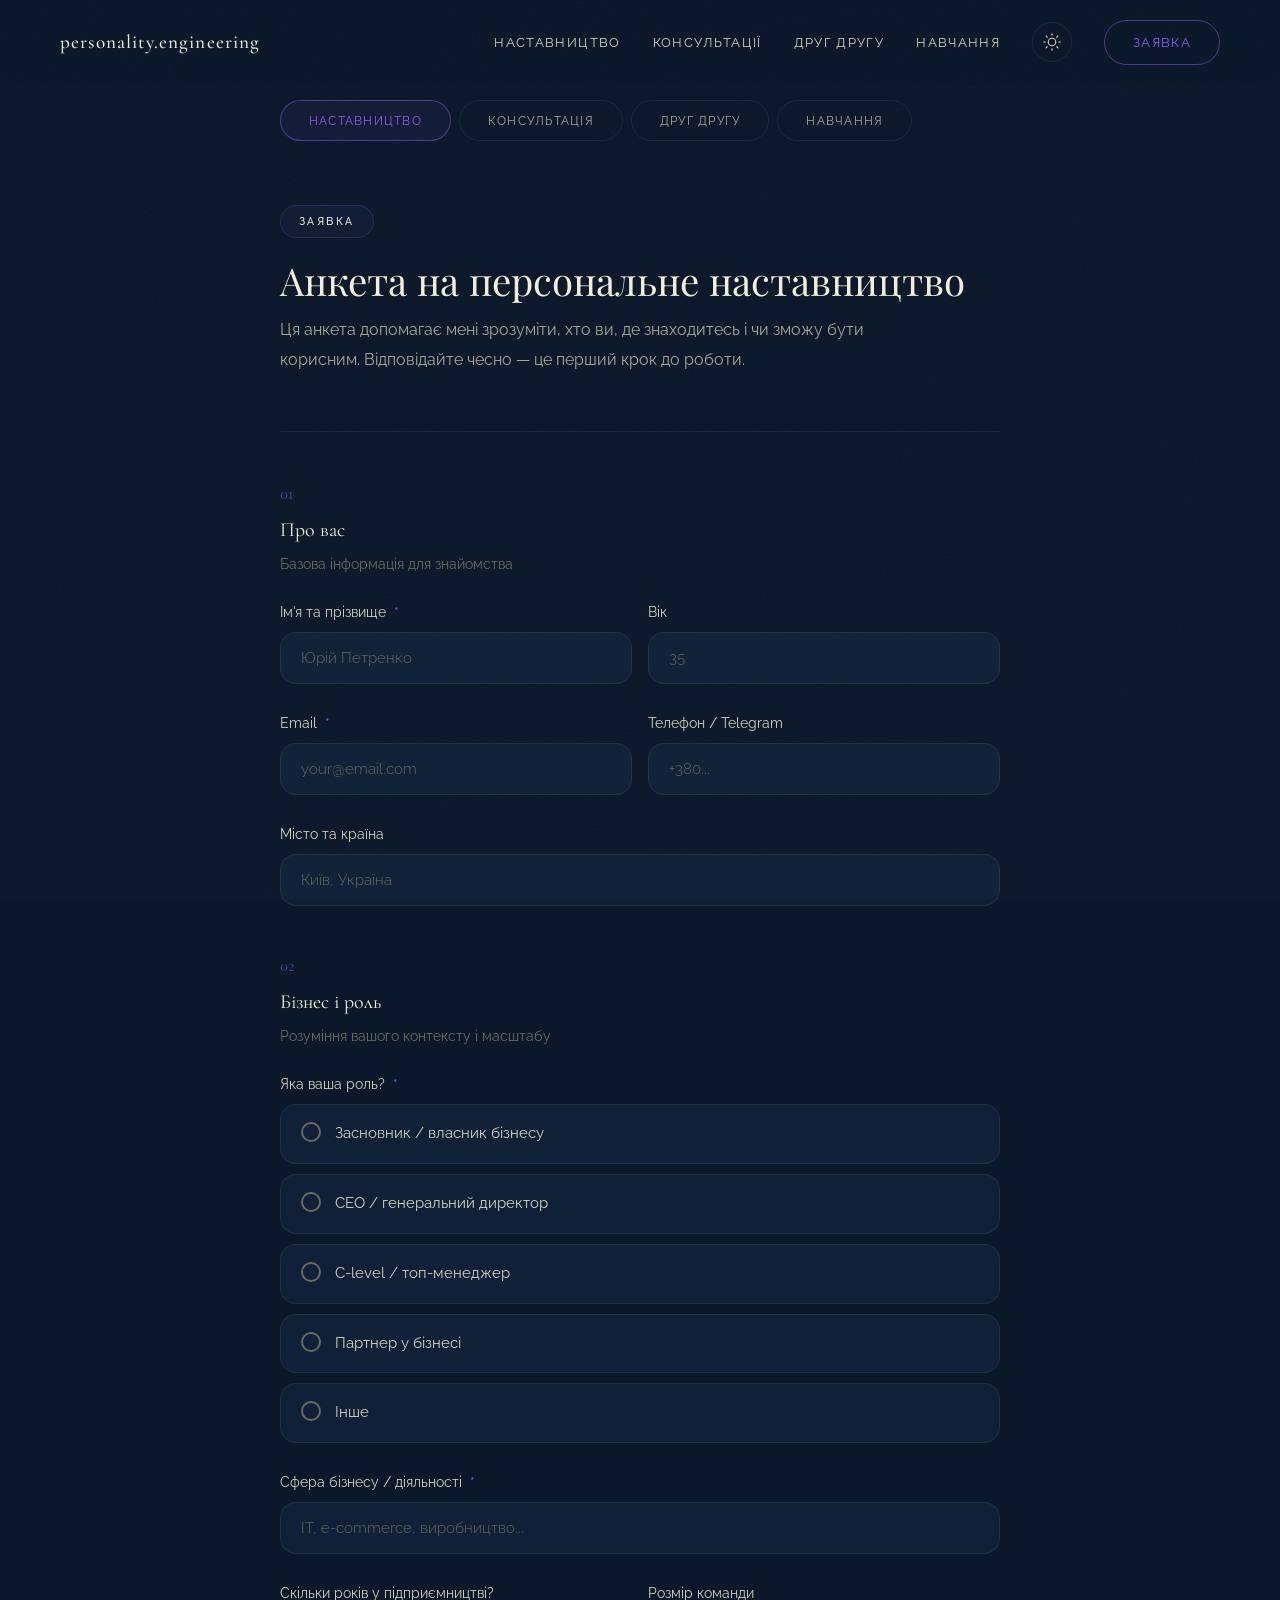
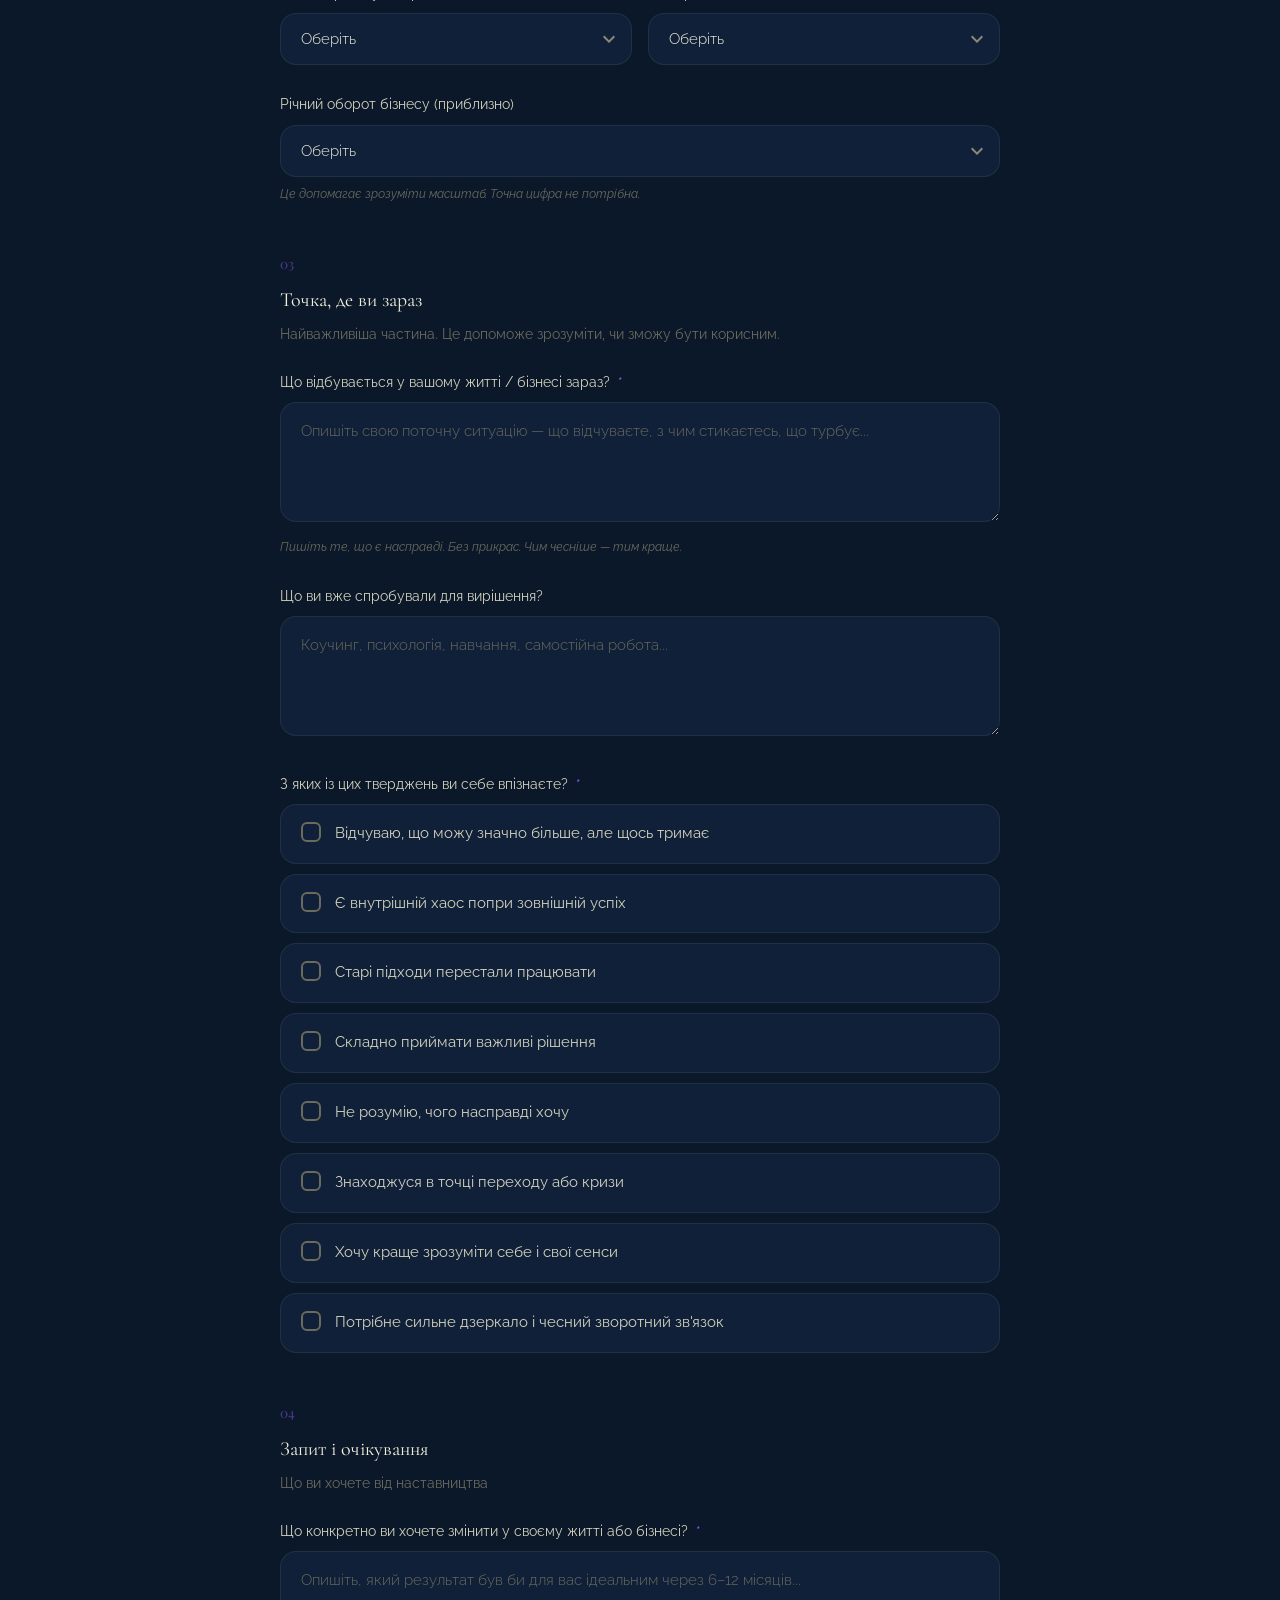
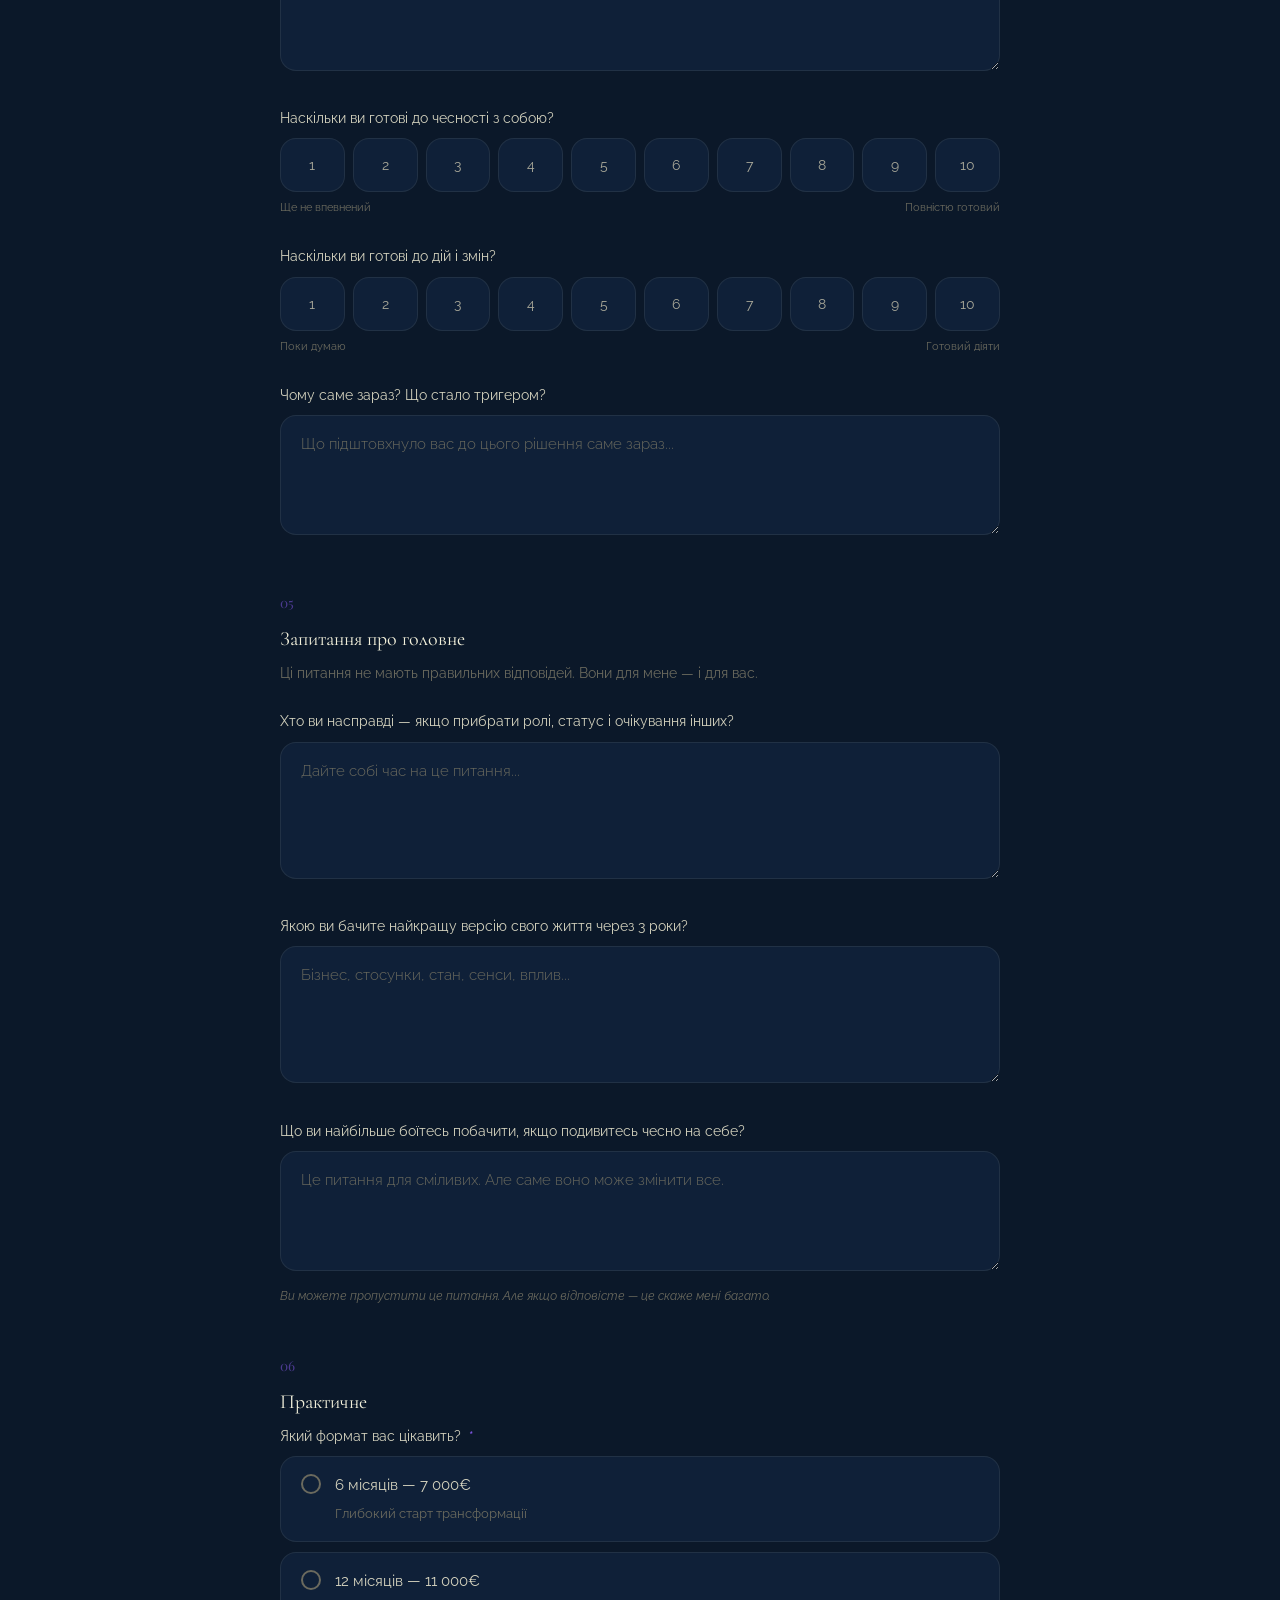
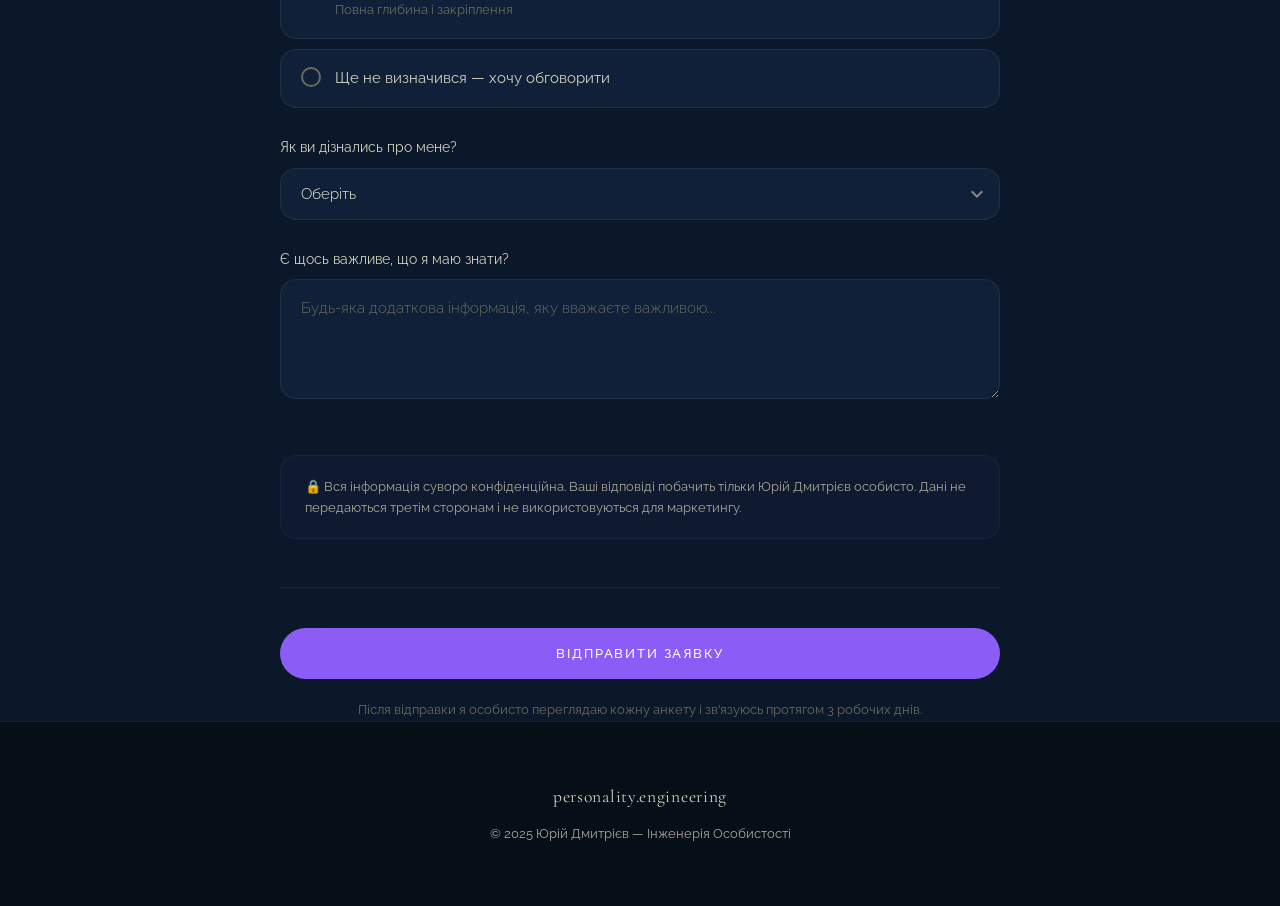
==== ankety.html @ 6b0eade9 "fix: native theme-aware particles (remove CSS invert hack) All 5 particle files now detect light/dar" ====
<!DOCTYPE html>
<html lang="uk">
<head>
<meta charset="UTF-8">
<meta name="viewport" content="width=device-width, initial-scale=1.0">
<title>Анкети — personality.engineering</title>
<link href="https://fonts.googleapis.com/css2?family=Cormorant+Garamond:ital,wght@0,300;0,400;0,500;0,600;0,700;1,300;1,400&family=Raleway:wght@300;400;500;600;700&family=Playfair+Display:ital,wght@0,400;0,500;0,600;0,700;1,400;1,500&display=swap" rel="stylesheet">
<link rel="stylesheet" href="/assets/global.css?v=6">
<style>
/* ====== ANKETY PAGE-SPECIFIC ====== */
/* Override nav for ankety - always scrolled-style */
nav{background:rgba(11,24,41,.95);backdrop-filter:blur(24px);padding:20px 60px;border-radius:0 0 var(--radius-lg) var(--radius-lg)}
nav.scrolled{padding:20px 60px}

.container{max-width:800px;margin:0 auto;padding:0 40px}

/* TABS */
.tabs-wrap{padding:100px 0 0;position:relative}
.tabs{display:flex;gap:8px;margin-bottom:60px;overflow-x:auto;-ms-overflow-style:none;scrollbar-width:none;padding-bottom:4px}
.tabs::-webkit-scrollbar{display:none}
.tab{padding:12px 28px;border:1px solid var(--border);border-radius:var(--radius-pill);font-size:.78rem;font-weight:400;letter-spacing:.1em;text-transform:uppercase;color:var(--light-muted);cursor:pointer;transition:all .4s;white-space:nowrap;background:none;font-family:var(--sans)}
.tab:hover{border-color:var(--border-hover);color:var(--light)}
.tab.active{border-color:var(--accent-dim);color:var(--accent);background:rgba(139,92,246,.06)}

/* FORM PANELS */
.form-panel{display:none;animation:panelIn .5s ease}
.form-panel.active{display:block}
@keyframes panelIn{from{opacity:0;transform:translateY(20px)}to{opacity:1;transform:translateY(0)}}

/* FORM HEADER */
.form-header{margin-bottom:50px;position:relative;padding-bottom:40px;border-bottom:1px solid var(--border)}
.form-header .label{font-family:var(--sans);font-size:.7rem;font-weight:500;letter-spacing:.22em;text-transform:uppercase;display:inline-block;padding:6px 18px;border:1px solid;border-radius:var(--radius-pill);margin-bottom:20px}
.form-header h1{font-family:var(--display);font-size:clamp(1.8rem,3vw,2.6rem);font-weight:400;margin-bottom:12px}
.form-header p{color:var(--light-muted);font-size:1rem;max-width:600px}

/* PROGRESS */
.progress-bar{display:flex;gap:4px;margin-bottom:40px}
.progress-step{flex:1;height:3px;border-radius:3px;background:var(--border);transition:background .4s}
.progress-step.done{background:var(--accent)}
.progress-step.current{background:var(--accent-dim)}
.progress-label{font-size:.72rem;color:var(--light-faint);letter-spacing:.1em;margin-bottom:12px}

/* FORM SECTIONS */
.form-section{margin-bottom:48px}
.form-section-title{font-family:var(--serif);font-size:1.25rem;color:var(--light);margin-bottom:6px}
.form-section-desc{font-size:.88rem;color:var(--light-faint);margin-bottom:24px}
.form-section-num{font-family:var(--display);font-size:.85rem;color:var(--accent-dim);margin-bottom:8px}

/* FIELDS */
.field{margin-bottom:28px}
.field-label{display:block;font-size:.85rem;color:var(--light-dim);margin-bottom:8px;font-weight:400}
.field-label .req{color:var(--accent);margin-left:4px}
.field-hint{font-size:.78rem;color:var(--light-faint);font-style:italic;margin-top:6px}
input[type="text"],input[type="email"],input[type="tel"],input[type="url"],input[type="number"],select{width:100%;padding:16px 20px;background:var(--space-light);border:1px solid var(--border);border-radius:var(--radius);color:var(--light);font-family:var(--sans);font-size:.95rem;font-weight:300;transition:all .3s;outline:none;-webkit-appearance:none}
input:focus,select:focus,textarea:focus{border-color:var(--accent-dim);box-shadow:0 0 0 3px var(--accent-glow)}
input::placeholder,textarea::placeholder{color:var(--light-faint)}
select{cursor:pointer;background-image:url("data:image/svg+xml,%3Csvg xmlns='http://www.w3.org/2000/svg' width='12' height='8' viewBox='0 0 12 8'%3E%3Cpath fill='%238a897a' d='M1.41.59L6 5.17 10.59.59 12 2 6 8 0 2z'/%3E%3C/svg%3E");background-repeat:no-repeat;background-position:right 16px center;padding-right:40px}
select option{background:var(--space-light);color:var(--light)}
textarea{width:100%;padding:16px 20px;background:var(--space-light);border:1px solid var(--border);border-radius:var(--radius);color:var(--light);font-family:var(--sans);font-size:.95rem;font-weight:300;transition:all .3s;outline:none;resize:vertical;min-height:120px;line-height:1.7}

/* RADIO / CHECKBOX */
.option-group{display:grid;gap:10px}
.option-item{display:flex;align-items:flex-start;gap:14px;padding:16px 20px;background:var(--space-light);border:1px solid var(--border);border-radius:var(--radius);cursor:pointer;transition:all .3s}
.option-item:hover{border-color:var(--border-hover);background:var(--space-mid)}
.option-item.selected{border-color:var(--accent-dim);background:rgba(139,92,246,.06)}
.option-item input{display:none}
.option-dot{width:20px;height:20px;border-radius:50%;border:2px solid var(--light-faint);flex-shrink:0;margin-top:1px;transition:all .3s;position:relative}
.option-item.selected .option-dot{border-color:var(--accent);background:var(--accent)}
.option-item.selected .option-dot::after{content:'';position:absolute;inset:4px;border-radius:50%;background:#fff}
.option-check{width:20px;height:20px;border-radius:6px;border:2px solid var(--light-faint);flex-shrink:0;margin-top:1px;transition:all .3s;position:relative;display:flex;align-items:center;justify-content:center}
.option-item.selected .option-check{border-color:var(--accent);background:var(--accent)}
.option-item.selected .option-check::after{content:'¹3';color:#fff;font-size:.7rem}
.option-text{font-size:.95rem;color:var(--light-dim)}
.option-text small{display:block;font-size:.82rem;color:var(--light-faint);margin-top:4px}

/* SCALE */
.scale-row{display:flex;gap:8px;margin-top:8px}
.scale-btn{flex:1;padding:14px 8px;text-align:center;background:var(--space-light);border:1px solid var(--border);border-radius:var(--radius);cursor:pointer;transition:all .3s;font-family:var(--sans);font-size:.9rem;color:var(--light-muted)}
.scale-btn:hover{border-color:var(--border-hover);color:var(--light)}
.scale-btn.selected{border-color:var(--accent-dim);background:rgba(139,92,246,.08);color:var(--accent)}
.scale-labels{display:flex;justify-content:space-between;margin-top:6px}
.scale-labels span{font-size:.7rem;color:var(--light-faint)}

/* ROW */
.field-row{display:grid;grid-template-columns:1fr 1fr;gap:16px}
.form-divider{height:1px;background:linear-gradient(90deg,transparent,var(--border),transparent);margin:48px 0}

/* SUBMIT */
.form-submit{margin-top:48px;padding-top:40px;border-top:1px solid var(--border)}
.form-submit .btn{width:100%;text-align:center;padding:18px 48px;font-size:.82rem}
.btn-violet{background:#8B5CF6;color:#fff}.btn-violet:hover{background:#A78BFA;box-shadow:0 12px 50px rgba(139,92,246,.15)}
.btn-indigo{background:#6366F1;color:#fff}.btn-indigo:hover{background:#818CF8}
.btn-pink{background:#E879F9;color:var(--space)}.btn-pink:hover{background:#F0ABFC}
.btn-emerald{background:#34D399;color:var(--space)}.btn-emerald:hover{background:#6EE7B7}
.submit-note{text-align:center;margin-top:20px;font-size:.82rem;color:var(--light-faint)}

/* PRIVACY */
.privacy-note{margin-top:24px;padding:20px 24px;background:rgba(139,92,246,.04);border:1px solid rgba(139,92,246,.1);border-radius:var(--radius);font-size:.82rem;color:var(--light-muted);line-height:1.6}

/* CONFIRMATION */
.confirmation{text-align:center;padding:80px 40px;display:none}
.confirmation.show{display:block}
.conf-icon{font-size:3rem;margin-bottom:20px}
.conf-title{font-family:var(--display);font-size:1.8rem;color:var(--light);margin-bottom:12px}
.conf-text{font-family:var(--serif);font-size:1.1rem;font-style:italic;color:var(--light-muted);max-width:460px;margin:0 auto}

@media(max-width:768px){.container{padding:0 20px}nav{padding:16px 24px}.tabs{gap:6px}.tab{padding:10px 20px;font-size:.72rem}.field-row{grid-template-columns:1fr}.scale-row{flex-wrap:wrap}.scale-btn{min-width:calc(20% - 8px)}}
</style>
</head>
<body>

<nav id="mainNav">
<a href="/" class="nav-logo">personality.engineering</a>
<div class="nav-links" id="navLinks"><canvas id="menuParticles" style="position:absolute;inset:0;z-index:0;pointer-events:none"></canvas>
<a href="/nastavnytstvo.html">Наставництво</a>
<a href="/konsultatsii.html">Консультації</a>
<a href="/druh-druhu.html">Друг Другу</a>
<a href="/navchannya.html">Навчання</a>
<button class="theme-toggle" id="themeToggle" aria-label="Toggle theme"><svg class="theme-icon-sun" viewBox="0 0 24 24"><circle cx="12" cy="12" r="5"/><path d="M12 1v2M12 21v2M4.22 4.22l1.42 1.42M18.36 18.36l1.42 1.42M1 12h2M21 12h2M4.22 19.78l1.42-1.42M18.36 5.64l1.42-1.42" stroke-linecap="round"/></svg><svg class="theme-icon-moon" viewBox="0 0 24 24"><path d="M21 12.79A9 9 0 1 1 11.21 3 7 7 0 0 0 21 12.79z" stroke-linejoin="round"/></svg></button><a href="/ankety.html" class="nav-cta">Заявка</a>
</div>
<div class="nav-overlay" id="navOverlay"></div>
<button class="menu-toggle" id="menuToggle" aria-label="Menu"><span></span><span></span><span></span></button>
</nav>

<div class="container">
<div class="tabs-wrap">

<!-- TABS -->
<div class="tabs">
<button class="tab active" onclick="showPanel('mentorship')">Наставництво</button>
<button class="tab" onclick="showPanel('consultation')">Консультація</button>
<button class="tab" onclick="showPanel('druh')">Друг Другу</button>
<button class="tab" onclick="showPanel('course')">Навчання</button>
</div>

<!-- ================================================================ -->
<!-- PANEL 1: НАСТАВНИЦТВО (найдетальніша анкета)                     -->
<!-- ================================================================ -->
<div class="form-panel active" id="panel-mentorship">

<div class="form-header">
<div class="label" style="color:var(--violet);border-color:rgba(139,92,246,.2);background:rgba(139,92,246,.05)">Заявка</div>
<h1>Анкета на персональне наставництво</h1>
<p>Ця анкета допомагає мені зрозуміти, хто ви, де знаходитесь і чи зможу бути корисним. Відповідайте чесно — це перший крок до роботи.</p>
</div>

<!-- Section 1: Про вас -->
<div class="form-section">
<div class="form-section-num">01</div>
<div class="form-section-title">Про вас</div>
<div class="form-section-desc">Базова інформація для знайомства</div>

<div class="field-row">
<div class="field">
<label class="field-label">Ім'я та прізвище <span class="req">*</span></label>
<input type="text" placeholder="Юрій Петренко">
</div>
<div class="field">
<label class="field-label">Вік</label>
<input type="number" placeholder="35">
</div>
</div>

<div class="field-row">
<div class="field">
<label class="field-label">Email <span class="req">*</span></label>
<input type="email" placeholder="your@email.com">
</div>
<div class="field">
<label class="field-label">Телефон / Telegram</label>
<input type="tel" placeholder="+380...">
</div>
</div>

<div class="field">
<label class="field-label">Місто та країна</label>
<input type="text" placeholder="Київ, Україна">
</div>
</div>

<!-- Section 2: Бізнес і роль -->
<div class="form-section">
<div class="form-section-num">02</div>
<div class="form-section-title">Бізнес і роль</div>
<div class="form-section-desc">Розуміння вашого контексту і масштабу</div>

<div class="field">
<label class="field-label">Яка ваша роль? <span class="req">*</span></label>
<div class="option-group">
<label class="option-item" onclick="selectRadio(this)"><input type="radio" name="role"><div class="option-dot"></div><div class="option-text">Засновник / власник бізнесу</div></label>
<label class="option-item" onclick="selectRadio(this)"><input type="radio" name="role"><div class="option-dot"></div><div class="option-text">CEO / генеральний директор</div></label>
<label class="option-item" onclick="selectRadio(this)"><input type="radio" name="role"><div class="option-dot"></div><div class="option-text">C-level / топ-менеджер</div></label>
<label class="option-item" onclick="selectRadio(this)"><input type="radio" name="role"><div class="option-dot"></div><div class="option-text">Партнер у бізнесі</div></label>
<label class="option-item" onclick="selectRadio(this)"><input type="radio" name="role"><div class="option-dot"></div><div class="option-text">Інше</div></label>
</div>
</div>

<div class="field">
<label class="field-label">Сфера бізнесу / діяльності <span class="req">*</span></label>
<input type="text" placeholder="IT, e-commerce, виробництво...">
</div>

<div class="field-row">
<div class="field">
<label class="field-label">Скільки років у підприємництві?</label>
<select>
<option value="">Оберіть</option>
<option>Менше 3 років</option>
<option>3–5 років</option>
<option>5–10 років</option>
<option>10–20 років</option>
<option>20+ років</option>
</select>
</div>
<div class="field">
<label class="field-label">Розмір команди</label>
<select>
<option value="">Оберіть</option>
<option>Solo</option>
<option>2–10 людей</option>
<option>10–50 людей</option>
<option>50–200 людей</option>
<option>200+ людей</option>
</select>
</div>
</div>

<div class="field">
<label class="field-label">Річний оборот бізнесу (приблизно)</label>
<select>
<option value="">Оберіть</option>
<option>До 100K €</option>
<option>100K – 500K €</option>
<option>500K – 1M €</option>
<option>1M – 5M €</option>
<option>5M+ €</option>
<option>Не хочу вказувати</option>
</select>
<div class="field-hint">Це допомагає зрозуміти масштаб. Точна цифра не потрібна.</div>
</div>
</div>

<!-- Section 3: Точка, де ви зараз -->
<div class="form-section">
<div class="form-section-num">03</div>
<div class="form-section-title">Точка, де ви зараз</div>
<div class="form-section-desc">Найважливіша частина. Це допоможе зрозуміти, чи зможу бути корисним.</div>

<div class="field">
<label class="field-label">Що відбувається у вашому житті / бізнесі зараз? <span class="req">*</span></label>
<textarea placeholder="Опишіть свою поточну ситуацію — що відчуваєте, з чим стикаєтесь, що турбує..."></textarea>
<div class="field-hint">Пишіть те, що є насправді. Без прикрас. Чим чесніше — тим краще.</div>
</div>

<div class="field">
<label class="field-label">Що ви вже спробували для вирішення?</label>
<textarea placeholder="Коучинг, психологія, навчання, самостійна робота..." rows="3"></textarea>
</div>

<div class="field">
<label class="field-label">З яких із цих тверджень ви себе впізнаєте? <span class="req">*</span></label>
<div class="option-group">
<label class="option-item" onclick="toggleCheck(this)"><input type="checkbox"><div class="option-check"></div><div class="option-text">Відчуваю, що можу значно більше, але щось тримає</div></label>
<label class="option-item" onclick="toggleCheck(this)"><input type="checkbox"><div class="option-check"></div><div class="option-text">Є внутрішній хаос попри зовнішній успіх</div></label>
<label class="option-item" onclick="toggleCheck(this)"><input type="checkbox"><div class="option-check"></div><div class="option-text">Старі підходи перестали працювати</div></label>
<label class="option-item" onclick="toggleCheck(this)"><input type="checkbox"><div class="option-check"></div><div class="option-text">Складно приймати важливі рішення</div></label>
<label class="option-item" onclick="toggleCheck(this)"><input type="checkbox"><div class="option-check"></div><div class="option-text">Не розумію, чого насправді хочу</div></label>
<label class="option-item" onclick="toggleCheck(this)"><input type="checkbox"><div class="option-check"></div><div class="option-text">Знаходжуся в точці переходу або кризи</div></label>
<label class="option-item" onclick="toggleCheck(this)"><input type="checkbox"><div class="option-check"></div><div class="option-text">Хочу краще зрозуміти себе і свої сенси</div></label>
<label class="option-item" onclick="toggleCheck(this)"><input type="checkbox"><div class="option-check"></div><div class="option-text">Потрібне сильне дзеркало і чесний зворотний зв'язок</div></label>
</div>
</div>
</div>

<!-- Section 4: Запит і очікування -->
<div class="form-section">
<div class="form-section-num">04</div>
<div class="form-section-title">Запит і очікування</div>
<div class="form-section-desc">Що ви хочете від наставництва</div>

<div class="field">
<label class="field-label">Що конкретно ви хочете змінити у своєму житті або бізнесі? <span class="req">*</span></label>
<textarea placeholder="Опишіть, який результат був би для вас ідеальним через 6–12 місяців..."></textarea>
</div>

<div class="field">
<label class="field-label">Наскільки ви готові до чесності з собою?</label>
<div class="scale-row">
<div class="scale-btn" onclick="selectScale(this)">1</div>
<div class="scale-btn" onclick="selectScale(this)">2</div>
<div class="scale-btn" onclick="selectScale(this)">3</div>
<div class="scale-btn" onclick="selectScale(this)">4</div>
<div class="scale-btn" onclick="selectScale(this)">5</div>
<div class="scale-btn" onclick="selectScale(this)">6</div>
<div class="scale-btn" onclick="selectScale(this)">7</div>
<div class="scale-btn" onclick="selectScale(this)">8</div>
<div class="scale-btn" onclick="selectScale(this)">9</div>
<div class="scale-btn" onclick="selectScale(this)">10</div>
</div>
<div class="scale-labels"><span>Ще не впевнений</span><span>Повністю готовий</span></div>
</div>

<div class="field">
<label class="field-label">Наскільки ви готові до дій і змін?</label>
<div class="scale-row">
<div class="scale-btn" onclick="selectScale(this)">1</div>
<div class="scale-btn" onclick="selectScale(this)">2</div>
<div class="scale-btn" onclick="selectScale(this)">3</div>
<div class="scale-btn" onclick="selectScale(this)">4</div>
<div class="scale-btn" onclick="selectScale(this)">5</div>
<div class="scale-btn" onclick="selectScale(this)">6</div>
<div class="scale-btn" onclick="selectScale(this)">7</div>
<div class="scale-btn" onclick="selectScale(this)">8</div>
<div class="scale-btn" onclick="selectScale(this)">9</div>
<div class="scale-btn" onclick="selectScale(this)">10</div>
</div>
<div class="scale-labels"><span>Поки думаю</span><span>Готовий діяти</span></div>
</div>

<div class="field">
<label class="field-label">Чому саме зараз? Що стало тригером?</label>
<textarea placeholder="Що підштовхнуло вас до цього рішення саме зараз..." rows="3"></textarea>
</div>
</div>

<!-- Section 5: Глибокі питання -->
<div class="form-section">
<div class="form-section-num">05</div>
<div class="form-section-title">Запитання про головне</div>
<div class="form-section-desc">Ці питання не мають правильних відповідей. Вони для мене — і для вас.</div>

<div class="field">
<label class="field-label">Хто ви насправді — якщо прибрати ролі, статус і очікування інших?</label>
<textarea placeholder="Дайте собі час на це питання..." rows="4"></textarea>
</div>

<div class="field">
<label class="field-label">Якою ви бачите найкращу версію свого життя через 3 роки?</label>
<textarea placeholder="Бізнес, стосунки, стан, сенси, вплив..." rows="4"></textarea>
</div>

<div class="field">
<label class="field-label">Що ви найбільше боїтесь побачити, якщо подивитесь чесно на себе?</label>
<textarea placeholder="Це питання для сміливих. Але саме воно може змінити все." rows="3"></textarea>
<div class="field-hint">Ви можете пропустити це питання. Але якщо відповісте — це скаже мені багато.</div>
</div>
</div>

<!-- Section 6: Практичне -->
<div class="form-section">
<div class="form-section-num">06</div>
<div class="form-section-title">Практичне</div>

<div class="field">
<label class="field-label">Який формат вас цікавить? <span class="req">*</span></label>
<div class="option-group">
<label class="option-item" onclick="selectRadio(this)"><input type="radio" name="format"><div class="option-dot"></div><div class="option-text">6 місяців — 7 000€<small>Глибокий старт трансформації</small></div></label>
<label class="option-item" onclick="selectRadio(this)"><input type="radio" name="format"><div class="option-dot"></div><div class="option-text">12 місяців — 11 000€<small>Повна глибина і закріплення</small></div></label>
<label class="option-item" onclick="selectRadio(this)"><input type="radio" name="format"><div class="option-dot"></div><div class="option-text">Ще не визначився — хочу обговорити</div></label>
</div>
</div>

<div class="field">
<label class="field-label">Як ви дізнались про мене?</label>
<select>
<option value="">Оберіть</option>
<option>Рекомендація знайомого</option>
<option>Instagram / соцмережі</option>
<option>Сайт / пошук</option>
<option>YBC / Board</option>
<option>Подкаст / інтерв'ю</option>
<option>Інше</option>
</select>
</div>

<div class="field">
<label class="field-label">Є щось важливе, що я маю знати?</label>
<textarea placeholder="Будь-яка додаткова інформація, яку вважаєте важливою..." rows="3"></textarea>
</div>
</div>

<div class="privacy-note">
🔒 Вся інформація суворо конфіденційна. Ваші відповіді побачить тільки Юрій Дмитрієв особисто. Дані не передаються третім сторонам і не використовуються для маркетингу.
</div>

<div class="form-submit">
<button class="btn btn-violet" onclick="showConfirmation('mentorship')">Відправити заявку</button>
<div class="submit-note">Після відправки я особисто переглядаю кожну анкету і зв'язуюсь протягом 3 робочих днів.</div>
</div>
</div>

<!-- ================================================================ -->
<!-- PANEL 2: КОНСУЛЬТАЦІЯ                                            -->
<!-- ================================================================ -->
<div class="form-panel" id="panel-consultation">

<div class="form-header">
<div class="label" style="color:var(--indigo-bright);border-color:rgba(99,102,241,.2);background:rgba(99,102,241,.05)">Запис</div>
<h1>Запис на разову консультацію</h1>
<p>Коротка анкета, щоб я міг підготуватися до нашої зустрічі і використати час максимально ефективно.</p>
</div>

<div class="field-row">
<div class="field"><label class="field-label">Ім'я <span class="req">*</span></label><input type="text" placeholder="Ваше ім'я"></div>
<div class="field"><label class="field-label">Email <span class="req">*</span></label><input type="email" placeholder="your@email.com"></div>
</div>

<div class="field-row">
<div class="field"><label class="field-label">Телефон / Telegram</label><input type="tel" placeholder="+380..."></div>
<div class="field"><label class="field-label">Роль</label><input type="text" placeholder="CEO, засновник..."></div>
</div>

<div class="field">
<label class="field-label">Сфера бізнесу</label>
<input type="text" placeholder="IT, retail, послуги...">
</div>

<div class="form-divider"></div>

<div class="field">
<label class="field-label">Що відбувається зараз? З яким запитом хочете прийти? <span class="req">*</span></label>
<textarea placeholder="Опишіть ситуацію і що хочете отримати від нашої розмови..." rows="5"></textarea>
<div class="field-hint">Чим конкретніше — тим ефективніше буде наша зустріч.</div>
</div>

<div class="field">
<label class="field-label">Який результат був би для вас ідеальним після консультації?</label>
<textarea placeholder="Ясність у конкретному питанні, рішення, новий погляд..." rows="3"></textarea>
</div>

<div class="field">
<label class="field-label">Чи є терміновість? <span class="req">*</span></label>
<div class="option-group">
<label class="option-item" onclick="selectRadio(this)"><input type="radio" name="urgency"><div class="option-dot"></div><div class="option-text">Так, потрібно найближчим часом<small>Протягом 1–3 днів</small></div></label>
<label class="option-item" onclick="selectRadio(this)"><input type="radio" name="urgency"><div class="option-dot"></div><div class="option-text">Цей тиждень</div></label>
<label class="option-item" onclick="selectRadio(this)"><input type="radio" name="urgency"><div class="option-dot"></div><div class="option-text">Не терміново — готовий чекати зручний час</div></label>
</div>
</div>

<div class="field">
<label class="field-label">Зручний час для зустрічі</label>
<div class="option-group">
<label class="option-item" onclick="toggleCheck(this)"><input type="checkbox"><div class="option-check"></div><div class="option-text">Ранок (9:00–12:00)</div></label>
<label class="option-item" onclick="toggleCheck(this)"><input type="checkbox"><div class="option-check"></div><div class="option-text">День (12:00–17:00)</div></label>
<label class="option-item" onclick="toggleCheck(this)"><input type="checkbox"><div class="option-check"></div><div class="option-text">Вечір (17:00–20:00)</div></label>
</div>
</div>

<div class="privacy-note">🔒 Конфіденційність гарантована. Вартість: 800€. Оплата після підтвердження дати.</div>

<div class="form-submit">
<button class="btn btn-indigo" onclick="showConfirmation('consultation')">Записатися</button>
<div class="submit-note">Зв'яжусь протягом 24 годин для узгодження дати і часу.</div>
</div>
</div>

<!-- ================================================================ -->
<!-- PANEL 3: ДРУГ ДРУГУ                                              -->
<!-- ================================================================ -->
<div class="form-panel" id="panel-druh">

<div class="form-header">
<div class="label" style="color:var(--pink);border-color:rgba(232,121,249,.2);background:rgba(232,121,249,.05)">Заявка</div>
<h1>Заявка на «Друг Другу»</h1>
<p>Я формую кожну групу особисто. Ця анкета допоможе зрозуміти, чи є match між вами і середовищем.</p>
</div>

<div class="field-row">
<div class="field"><label class="field-label">Ім'я та прізвище <span class="req">*</span></label><input type="text" placeholder="Юрій Петренко"></div>
<div class="field"><label class="field-label">Email <span class="req">*</span></label><input type="email" placeholder="your@email.com"></div>
</div>

<div class="field-row">
<div class="field"><label class="field-label">Телефон / Telegram</label><input type="tel" placeholder="+380..."></div>
<div class="field"><label class="field-label">Місто</label><input type="text" placeholder="Київ, Україна"></div>
</div>

<div class="field-row">
<div class="field"><label class="field-label">Роль <span class="req">*</span></label><input type="text" placeholder="Засновник, CEO..."></div>
<div class="field"><label class="field-label">Сфера бізнесу <span class="req">*</span></label><input type="text" placeholder="IT, виробництво..."></div>
</div>

<div class="field-row">
<div class="field"><label class="field-label">Років у підприємництві</label><select><option value="">Оберіть</option><option>3–5</option><option>5–10</option><option>10–20</option><option>20+</option></select></div>
<div class="field"><label class="field-label">Розмір команди</label><select><option value="">Оберіть</option><option>2–10</option><option>10–50</option><option>50–200</option><option>200+</option></select></div>
</div>

<div class="form-divider"></div>

<div class="field">
<label class="field-label">Чому вам цікавий цей формат? <span class="req">*</span></label>
<textarea placeholder="Що привернуло увагу і чого очікуєте від групи..." rows="4"></textarea>
</div>

<div class="field">
<label class="field-label">Що ви можете дати іншим учасникам?</label>
<textarea placeholder="Ваш досвід, експертиза, погляд, які можуть бути цінними для кола..." rows="3"></textarea>
<div class="field-hint">Це не тест. Це допомагає мені формувати збалансовану групу.</div>
</div>

<div class="field">
<label class="field-label">Які ваші цінності в роботі і житті?</label>
<textarea placeholder="Що для вас важливо? Чим ви керуєтесь у прийнятті рішень?" rows="3"></textarea>
</div>

<div class="field">
<label class="field-label">Що для вас означає чесність у колі? <span class="req">*</span></label>
<div class="option-group">
<label class="option-item" onclick="selectRadio(this)"><input type="radio" name="honesty"><div class="option-dot"></div><div class="option-text">Готовий говорити і чути правду, навіть якщо вона некомфортна</div></label>
<label class="option-item" onclick="selectRadio(this)"><input type="radio" name="honesty"><div class="option-dot"></div><div class="option-text">Готовий, але це для мене нове — потрібен час</div></label>
<label class="option-item" onclick="selectRadio(this)"><input type="radio" name="honesty"><div class="option-dot"></div><div class="option-text">Чесність важлива, але маю межі</div></label>
</div>
</div>

<div class="field">
<label class="field-label">Чи є у вас досвід участі в групах, mastermind або подібних форматах?</label>
<textarea placeholder="Якщо так — що працювало, що ні?" rows="3"></textarea>
</div>

<div class="privacy-note">🔒 Конфіденційність. Інвестиція: 2 400€ за 6 місяців (400€/міс, оплата наперед).</div>

<div class="form-submit">
<button class="btn btn-pink" onclick="showConfirmation('druh')">Подати заявку</button>
<div class="submit-note">Після перегляду анкети я запрошу вас на коротку знайомчу зустріч.</div>
</div>
</div>

<!-- ================================================================ -->
<!-- PANEL 4: НАВЧАННЯ                                                -->
<!-- ================================================================ -->
<div class="form-panel" id="panel-course">

<div class="form-header">
<div class="label" style="color:var(--emerald);border-color:rgba(52,211,153,.2);background:rgba(52,211,153,.05)">Інтерес</div>
<h1>Дізнатися більше про навчання</h1>
<p>Залиште контакт і я повідомлю про старт курсів та ранній доступ.</p>
</div>

<div class="field-row">
<div class="field"><label class="field-label">Ім'я <span class="req">*</span></label><input type="text" placeholder="Ваше ім'я"></div>
<div class="field"><label class="field-label">Email <span class="req">*</span></label><input type="email" placeholder="your@email.com"></div>
</div>

<div class="field">
<label class="field-label">Який курс вас цікавить? <span class="req">*</span></label>
<div class="option-group">
<label class="option-item" onclick="toggleCheck(this)"><input type="checkbox"><div class="option-check"></div><div class="option-text">«Стан» — повернення до себе через стан<small>Для тих, хто втомився триматися і хоче відчути життя</small></div></label>
<label class="option-item" onclick="toggleCheck(this)"><input type="checkbox"><div class="option-check"></div><div class="option-text">«Життя Мрії» — створення карти свого життя<small>Для тих, хто хоче зрозуміти, чого насправді хоче</small></div></label>
<label class="option-item" onclick="toggleCheck(this)"><input type="checkbox"><div class="option-check"></div><div class="option-text">«365 днів щастя» — система щоденного розвитку<small>Для тих, хто хоче зробити щастя звичкою</small></div></label>
<label class="option-item" onclick="toggleCheck(this)"><input type="checkbox"><div class="option-check"></div><div class="option-text">Цікавлять всі — хочу дізнатися більше</div></label>
</div>
</div>

<div class="field">
<label class="field-label">Що зараз для вас найактуальніше?</label>
<div class="option-group">
<label class="option-item" onclick="selectRadio(this)"><input type="radio" name="need"><div class="option-dot"></div><div class="option-text">Багато напруги і втоми — хочу спокою</div></label>
<label class="option-item" onclick="selectRadio(this)"><input type="radio" name="need"><div class="option-dot"></div><div class="option-text">Не розумію, чого хочу — потрібна ясність</div></label>
<label class="option-item" onclick="selectRadio(this)"><input type="radio" name="need"><div class="option-dot"></div><div class="option-text">Хочу більше радості і легкості</div></label>
<label class="option-item" onclick="selectRadio(this)"><input type="radio" name="need"><div class="option-dot"></div><div class="option-text">Хочу почати працювати з собою системно</div></label>
</div>
</div>

<div class="privacy-note">🔒 Email використовується тільки для повідомлень про курси. Без спаму.</div>

<div class="form-submit">
<button class="btn btn-emerald" onclick="showConfirmation('course')">Залишити заявку</button>
<div class="submit-note">Повідомлю про старт і дам ранній доступ.</div>
</div>
</div>

<!-- CONFIRMATION -->
<div class="confirmation" id="confirmation">
<div class="conf-icon">✨</div>
<div class="conf-title">Заявку відправлено</div>
<div class="conf-text">Дякую за вашу чесність і довіру. Я особисто переглядаю кожну анкету і зв'яжусь з вами найближчим часом.</div>
<div style="margin-top:32px"><a href="/" class="btn btn-violet" style="width:auto;padding:14px 36px">На головну</a></div>
</div>

</div></div>

<footer>
<div class="footer-brand">personality.engineering</div>
<p class="footer-copy">&copy; 2025 Юрій Дмитрієв — Інженерія Особистості</p>
</footer>

<script>
function showPanel(id) {
  document.querySelectorAll('.form-panel').forEach(p => p.classList.remove('active'));
  document.querySelectorAll('.tab').forEach(t => t.classList.remove('active'));
  const panel = document.getElementById('panel-' + id);
  if (panel) panel.classList.add('active');
  event.target.classList.add('active');
  document.getElementById('confirmation').style.display = 'none';
  window.scrollTo({ top: 0, behavior: 'smooth' });
}

function selectRadio(el) {
  const group = el.closest('.option-group');
  group.querySelectorAll('.option-item').forEach(i => i.classList.remove('selected'));
  el.classList.add('selected');
}

function toggleCheck(el) {
  el.classList.toggle('selected');
}

function selectScale(el) {
  el.parentElement.querySelectorAll('.scale-btn').forEach(b => b.classList.remove('selected'));
  el.classList.add('selected');
}

function showConfirmation(type) {
  document.querySelectorAll('.form-panel').forEach(p => p.classList.remove('active'));
  const conf = document.getElementById('confirmation');
  conf.style.display = 'block';
  conf.classList.add('show');
  window.scrollTo({ top: 0, behavior: 'smooth' });
}

// ====== THEME TOGGLE ======
var themeToggle=document.getElementById("themeToggle");
var savedTheme=localStorage.getItem("theme");
if(savedTheme)document.documentElement.setAttribute("data-theme",savedTheme);
themeToggle.addEventListener("click",function(){themeToggle.classList.add("switching");setTimeout(function(){themeToggle.classList.remove("switching")},500);var cur=document.documentElement.getAttribute("data-theme");var next=cur==="light"?"":"light";if(next)document.documentElement.setAttribute("data-theme",next);else document.documentElement.removeAttribute("data-theme");localStorage.setItem("theme",next)});

// NAV
const nav = document.getElementById('mainNav');
const menuToggle = document.getElementById('menuToggle');
const navLinks = document.getElementById('navLinks');
const navOverlay = document.getElementById('navOverlay');
window.addEventListener('scroll', () => { nav.classList.toggle('scrolled', scrollY > 60); }, { passive: true });
function toggleNav() { menuToggle.classList.toggle('active'); navLinks.classList.toggle('show');if(navLinks.classList.contains('show'))startMenuParticles();else stopMenuParticles(); navOverlay.classList.toggle('show'); }
function closeNav() { menuToggle.classList.remove('active'); navLinks.classList.remove('show');stopMenuParticles(); navOverlay.classList.remove('show'); }
menuToggle.addEventListener('click', toggleNav);
navOverlay.addEventListener('click', closeNav);
navLinks.querySelectorAll('a').forEach(a => a.addEventListener('click', closeNav));
</script>
<script src="/assets/menu-particles.js"></script>
</body>
</html>
---- assets/global.css ----
/* ========================================
   personality.engineering — Global Styles
   ======================================== */

/* ====== RESET ====== */
*,*::before,*::after{margin:0;padding:0;box-sizing:border-box}

/* ====== ROOT TOKENS ====== */
:root{
  --space:#0B1829;--space-light:#0f2038;--space-mid:#142a47;--space-surface:#1a3355;
  --light:#F2F0DB;--light-dim:#d4d2be;--light-muted:#a8a798;--light-faint:#6b6a5e;
  --accent:#8B5CF6;--accent-dim:rgba(139,92,246,.5);--accent-glow:rgba(139,92,246,.15);--accent-bright:#A78BFA;
  --accent2:#6366F1;--accent2-glow:rgba(99,102,241,.12);
  --pink:#E879F9;--pink-dim:rgba(232,121,249,.4);--pink-glow:rgba(232,121,249,.12);
  --anahata:#00CC44;--anahata-dim:rgba(0,204,68,.5);--anahata-glow:rgba(0,204,68,.12);
  --amber:#FBBF24;--amber-dim:rgba(251,191,36,.4);--amber-glow:rgba(251,191,36,.12);
  --border:rgba(242,240,219,.08);--border-hover:rgba(242,240,219,.18);
  --serif:'Cormorant Garamond','Georgia',serif;--sans:'Raleway',sans-serif;--display:'Playfair Display',serif;--mono:'JetBrains Mono',monospace;
  --radius:16px;--radius-lg:24px;--radius-pill:50px;
}

/* ====== PAGE ACCENT OVERRIDES ====== */
[data-accent="pink"]{--accent:#E879F9;--accent-dim:rgba(232,121,249,.45);--accent-glow:rgba(232,121,249,.12);--accent-bright:#F0ABFC}
[data-accent="indigo"]{--accent:#6366F1;--accent-dim:rgba(99,102,241,.5);--accent-glow:rgba(99,102,241,.15);--accent-bright:#818CF8}
[data-accent="emerald"]{--accent:#34D399;--accent-dim:rgba(52,211,153,.45);--accent-glow:rgba(52,211,153,.12);--accent-bright:#6EE7B7}

/* ====== BASE ====== */
html{scroll-behavior:smooth}
body{background:var(--space);color:var(--light);font-family:var(--sans);font-weight:400;line-height:1.7;overflow-x:hidden;font-size:16px;-webkit-font-smoothing:antialiased}
body.loading{overflow:hidden}
body::after{content:'';position:fixed;inset:0;background-image:url("data:image/svg+xml,%3Csvg viewBox='0 0 512 512' xmlns='http://www.w3.org/2000/svg'%3E%3Cfilter id='n'%3E%3CfeTurbulence type='fractalNoise' baseFrequency='0.75' numOctaves='4' stitchTiles='stitch'/%3E%3C/filter%3E%3Crect width='100%25' height='100%25' filter='url(%23n)' opacity='0.025'/%3E%3C/svg%3E");pointer-events:none;z-index:9999}

/* ====== SCROLLBAR ====== */
::-webkit-scrollbar{width:5px}
::-webkit-scrollbar-track{background:var(--space)}
::-webkit-scrollbar-thumb{background:var(--space-surface);border-radius:3px}

/* ====== THREE.JS CANVAS ====== */
#three-bg{position:fixed;inset:0;z-index:0;pointer-events:none}

/* ====== PRELOADER ====== */
#preloader{position:fixed;inset:0;z-index:10000;background:var(--space);display:flex;flex-direction:column;align-items:center;justify-content:center;transition:opacity .8s ease,visibility .8s ease}
#preloader.hidden{opacity:0;visibility:hidden;pointer-events:none}
#preloader svg{width:min(300px,60vw);height:auto;margin-bottom:40px}
#preloader svg path{fill:none;stroke:var(--accent);stroke-width:2}
#preloader svg .dot-path{stroke:var(--accent-bright);stroke-width:3}
.preloader-text{font-family:var(--sans);font-size:clamp(.8rem,2vw,1rem);font-weight:500;letter-spacing:.35em;text-transform:uppercase;color:var(--accent);overflow:hidden}
.preloader-text span{display:inline-block;opacity:0;transform:translateY(20px);animation:letterIn .4s forwards}
.preloader-skip{margin-top:50px;background:none;border:1px solid var(--accent-dim);color:var(--accent);font-family:var(--sans);font-size:.72rem;letter-spacing:.15em;text-transform:uppercase;padding:10px 32px;border-radius:var(--radius-pill);cursor:pointer;transition:all .3s;opacity:0;animation:fadeIn .5s .5s forwards}
.preloader-skip:hover{background:var(--accent);color:var(--space)}

/* ====== SCROLL PROGRESS ====== */
.scroll-progress{position:fixed;top:0;left:0;height:2px;background:linear-gradient(90deg,var(--accent),var(--accent-bright));z-index:1001;width:0%;transition:none;pointer-events:none}

/* ====== NAV ====== */
nav{position:fixed;top:0;left:0;right:0;z-index:1000;padding:24px 60px;display:flex;justify-content:space-between;align-items:center;transition:all .6s cubic-bezier(.22,1,.36,1)}
nav.scrolled{background:rgba(11,24,41,.92);backdrop-filter:blur(24px);-webkit-backdrop-filter:blur(24px);padding:16px 60px;border-bottom:1px solid var(--border);border-radius:0 0 var(--radius-lg) var(--radius-lg)}
.nav-logo{font-family:var(--serif);font-size:1.2rem;font-weight:500;color:var(--light);letter-spacing:.06em;text-decoration:none}
.nav-links{display:flex;gap:32px;align-items:center}
.nav-links a{color:var(--light-dim);text-decoration:none;font-size:.84rem;font-weight:400;letter-spacing:.1em;text-transform:uppercase;transition:color .3s;position:relative}
.nav-links a::after{content:'';position:absolute;bottom:-4px;left:0;width:0;height:1px;background:var(--accent);transition:width .4s cubic-bezier(.22,1,.36,1)}
.nav-links a:hover{color:var(--light)}
.nav-links a:hover::after{width:100%}
.nav-cta{padding:10px 28px!important;border:1px solid var(--accent-dim)!important;color:var(--accent)!important;transition:all .4s!important;border-radius:var(--radius-pill)!important}
.nav-cta::after{display:none!important}
.nav-cta:hover{background:var(--accent)!important;color:var(--space)!important}
.menu-toggle{display:none;flex-direction:column;gap:6px;cursor:pointer;background:none;border:none;padding:10px;z-index:1002;position:relative}
.menu-toggle span{display:block;width:24px;height:2px;background:var(--light);transition:all .4s cubic-bezier(.22,1,.36,1);transform-origin:center}
.menu-toggle.active span:nth-child(1){transform:rotate(45deg) translate(5px,5px);background:var(--accent-bright)}
.menu-toggle.active span:nth-child(2){opacity:0;transform:scaleX(0)}
.menu-toggle.active span:nth-child(3){transform:rotate(-45deg) translate(5px,-5px);background:var(--accent-bright)}
.nav-overlay{position:fixed;inset:0;background:rgba(0,0,0,.6);z-index:999;opacity:0;visibility:hidden;transition:all .5s cubic-bezier(.22,1,.36,1);backdrop-filter:blur(4px);-webkit-backdrop-filter:blur(4px)}
.nav-overlay.show{opacity:1;visibility:visible}

/* ====== REVEAL ====== */
.reveal{opacity:0;transform:translateY(40px);transition:opacity 1s cubic-bezier(.22,1,.36,1),transform 1s cubic-bezier(.22,1,.36,1)}
.reveal.visible{opacity:1;transform:translateY(0)}
.rd1{transition-delay:.15s}.rd2{transition-delay:.3s}.rd3{transition-delay:.45s}.rd4{transition-delay:.6s}

/* ====== LAYOUT ====== */
.section-pad{padding:130px 60px;position:relative;z-index:1}
.section-narrow{max-width:860px;margin:0 auto}
.section-wide{max-width:1200px;margin:0 auto}
.sep{width:60px;height:2px;background:linear-gradient(90deg,transparent,var(--accent-dim),transparent);margin:40px 0;border-radius:2px}
.sep-center{margin:40px auto}
.label{font-family:var(--sans);font-size:.76rem;font-weight:500;letter-spacing:.22em;text-transform:uppercase;color:var(--accent);margin-bottom:20px;display:inline-block;padding:6px 18px;border:1px solid rgba(139,92,246,.2);border-radius:var(--radius-pill);background:rgba(139,92,246,.05)}

/* ====== TYPOGRAPHY ====== */
h1{font-family:var(--display);font-size:clamp(2.4rem,5vw,3.8rem);font-weight:400;line-height:1.18;color:var(--light);margin-bottom:28px}
h2{font-family:var(--display);font-size:clamp(1.9rem,3.5vw,2.8rem);font-weight:400;line-height:1.22;color:var(--light);margin-bottom:24px}
h3{font-family:var(--serif);font-size:1.5rem;font-weight:500;color:var(--light);margin-bottom:16px}
p{color:var(--light-dim);font-size:1.05rem;line-height:1.85;margin-bottom:16px}

/* ====== BUTTONS ====== */
.btn{display:inline-block;padding:16px 44px;will-change:transform;font-family:var(--sans);font-size:.8rem;font-weight:500;letter-spacing:.14em;text-transform:uppercase;text-decoration:none;cursor:pointer;border:none;transition:all .5s cubic-bezier(.22,1,.36,1);border-radius:var(--radius-pill)}
.btn-primary{background:var(--accent);color:#fff}
.btn-primary:hover{background:var(--accent-bright);transform:translateY(-2px);box-shadow:0 12px 50px var(--accent-glow)}
.btn-outline{background:transparent;color:var(--light);border:1px solid rgba(242,240,219,.3);border-radius:var(--radius-pill)}
.btn-outline:hover{border-color:var(--light-dim);background:rgba(242,240,219,.05);transform:translateY(-2px)}
.btn-text-link{background:none;border:none;color:var(--accent-bright);font-size:.82rem;padding:12px 20px;text-decoration:underline;text-underline-offset:4px;text-decoration-color:rgba(167,139,250,.3)}
.btn-text-link:hover{text-decoration-color:var(--accent-bright);transform:translateY(-1px)}
.btn-group{display:flex;gap:20px;flex-wrap:wrap;margin-top:36px;justify-content:center}

/* ====== HERO ====== */
.hero{min-height:100vh;display:flex;align-items:center;justify-content:center;position:relative;overflow:hidden;padding:140px 60px 100px}
.orb{position:absolute;border-radius:50%;filter:blur(120px);pointer-events:none}
.orb-1{width:550px;height:550px;background:var(--accent-glow);top:8%;right:5%;animation:orbFloat 10s ease-in-out infinite alternate}
.orb-2{width:350px;height:350px;background:var(--accent2-glow);bottom:15%;left:8%;animation:orbFloat 12s 2s ease-in-out infinite alternate}
.hero-content{max-width:720px;position:relative;z-index:2}
.hero-name{font-size:.82rem;font-weight:500;letter-spacing:.25em;text-transform:uppercase;color:var(--accent);margin-bottom:8px;opacity:0;animation:fadeUp 1s .3s forwards}
.hero-role{font-family:var(--serif);font-size:1.05rem;font-weight:400;color:var(--light-dim);margin-bottom:40px;opacity:0;animation:fadeUp 1s .5s forwards}
.hero h1{opacity:0;animation:fadeUp 1s .5s forwards}
.hero h1 em{font-style:italic;color:var(--accent-bright)}
.hero-sub{font-family:var(--serif);font-size:1.2rem;font-style:italic;color:var(--light-dim);line-height:1.8;max-width:620px;opacity:0;animation:fadeUp 1s .6s forwards}
.hero-text{font-size:1.12rem;line-height:1.9;color:var(--light-dim);max-width:640px;margin:0 auto;opacity:0;animation:fadeUp 1s .9s forwards}
.hero-quote{font-family:var(--serif);font-size:1.2rem;font-style:italic;color:var(--light);margin:40px auto;padding:28px 32px;border:1px solid var(--border);line-height:1.7;opacity:0;animation:fadeUp 1s .9s forwards;background:rgba(15,32,56,.4);backdrop-filter:blur(12px);-webkit-backdrop-filter:blur(12px);border-radius:var(--radius-lg);max-width:600px}
.hero .btn-group{opacity:0;animation:fadeUp 1s 1s forwards}
.hero-badge{opacity:0;animation:fadeUp 1s .2s forwards}
.hero-killer{font-family:var(--display);font-size:clamp(1.2rem,2vw,1.6rem);font-style:italic;color:var(--accent-bright);margin-top:32px;opacity:0;animation:fadeUp 1s .8s forwards}
.trust-bar{margin-top:52px;display:flex;flex-wrap:wrap;justify-content:center;gap:14px;opacity:0;animation:fadeUp 1s 1.3s forwards}
.trust-item{display:flex;align-items:center;gap:8px;padding:10px 20px;background:rgba(15,32,56,.4);backdrop-filter:blur(8px);-webkit-backdrop-filter:blur(8px);border:1px solid rgba(139,92,246,.15);border-radius:var(--radius-pill);font-size:.78rem;color:var(--light-dim);letter-spacing:.02em;transition:all .4s cubic-bezier(.22,1,.36,1);white-space:nowrap}
.trust-item:hover{background:rgba(15,32,56,.6);border-color:rgba(139,92,246,.3);transform:translateY(-2px)}
.trust-item svg{width:16px;height:16px;stroke:var(--accent);stroke-width:1.5;fill:none;flex-shrink:0}
.trust-item:nth-child(1) svg{stroke:var(--accent-bright)}
.trust-item:nth-child(2) svg{stroke:var(--anahata)}
.trust-item:nth-child(3) svg{stroke:var(--pink)}
.trust-item:nth-child(4) svg{stroke:var(--accent2)}

/* ====== VISUAL DIVIDER ====== */
.visual-divider{position:relative;width:100%;height:clamp(200px,30vw,400px);overflow:hidden}
.visual-divider img{width:100%;height:100%;object-fit:cover;object-position:center 40%}
.visual-divider::before{content:'';position:absolute;inset:0;background:linear-gradient(180deg,var(--space) 0%,transparent 25%,transparent 75%,var(--space) 100%);z-index:1}
.visual-divider::after{content:'';position:absolute;inset:0;background:rgba(11,24,41,.35);z-index:0}

/* ====== FORMAT CARDS ====== */
.formats-grid{display:grid;grid-template-columns:repeat(3,1fr);gap:28px;margin-top:60px}
.format-card{background:rgba(15,32,56,.5);backdrop-filter:blur(12px);-webkit-backdrop-filter:blur(12px);border:1px solid var(--border);padding:48px 34px;position:relative;overflow:hidden;transition:all .6s cubic-bezier(.22,1,.36,1);border-radius:var(--radius-lg)}
.format-card::before{content:'';position:absolute;top:0;left:0;right:0;height:3px;transform:scaleX(0);transition:transform .6s cubic-bezier(.22,1,.36,1);border-radius:var(--radius-lg) var(--radius-lg) 0 0}
.format-card:nth-child(1)::before{background:var(--accent)}.format-card:nth-child(2)::before{background:var(--accent2)}.format-card:nth-child(3)::before{background:var(--pink)}
.format-card:hover{border-color:var(--border-hover);transform:translateY(-8px);box-shadow:0 30px 80px rgba(0,0,0,.5)}
.format-card:hover::before{transform:scaleX(1)}
.format-number{font-family:var(--display);font-size:4rem;font-weight:400;position:absolute;top:16px;right:20px;line-height:1}
.format-card:nth-child(1) .format-number{color:rgba(139,92,246,.12)}.format-card:nth-child(2) .format-number{color:rgba(99,102,241,.12)}.format-card:nth-child(3) .format-number{color:rgba(232,121,249,.12)}
.format-title{font-family:var(--display);font-size:1.45rem;margin-bottom:18px}
.format-card:nth-child(1) .format-title{color:var(--accent-bright)}.format-card:nth-child(2) .format-title{color:var(--accent2)}.format-card:nth-child(3) .format-title{color:var(--pink)}
.format-price{font-family:var(--display);font-size:1.6rem;color:var(--light);margin-bottom:28px;line-height:1}
.format-price span{font-family:var(--sans);font-size:.78rem;color:var(--light-muted);font-weight:300;margin-left:4px}
.format-desc{color:var(--light-dim);font-size:.96rem;line-height:1.8;margin-bottom:24px}
.format-features{list-style:none;margin-bottom:32px}
.format-features li{position:relative;padding-left:18px;color:var(--light-muted);font-size:1rem;margin-bottom:8px}
.format-features li::before{content:'\2014';position:absolute;left:0;color:var(--light-faint)}
.format-card .btn{width:100%;text-align:center;padding:14px 20px;font-size:.82rem;border-radius:var(--radius-pill)}
.format-card:nth-child(1) .btn-primary{background:var(--accent)}.format-card:nth-child(1) .btn-primary:hover{box-shadow:0 12px 40px var(--accent-glow)}
.format-card:nth-child(2) .btn{border-color:var(--accent2);color:var(--accent2)}.format-card:nth-child(2) .btn:hover{background:var(--accent2);color:#fff}
.format-card:nth-child(3) .btn{border-color:var(--pink-dim);color:var(--pink)}.format-card:nth-child(3) .btn:hover{background:var(--pink);color:var(--space)}

/* ====== COURSE CARDS ====== */
.courses-grid{display:grid;grid-template-columns:repeat(3,1fr);gap:28px;margin-top:50px}
.course-card{padding:40px 30px;border:1px solid var(--border);background:rgba(11,24,41,.6);backdrop-filter:blur(10px);-webkit-backdrop-filter:blur(10px);transition:all .4s;border-radius:var(--radius-lg)}
.course-card:hover{border-color:var(--border-hover);transform:translateY(-4px)}
.course-tag{font-size:.74rem;letter-spacing:.15em;text-transform:uppercase;margin-bottom:16px;display:inline-block;padding:4px 14px;border:1px solid;border-radius:var(--radius-pill)}
.course-card:nth-child(1) .course-tag{color:var(--anahata);border-color:var(--anahata-dim)}
.course-card:nth-child(2) .course-tag{color:var(--accent);border-color:var(--accent-dim)}
.course-card:nth-child(3) .course-tag{color:var(--pink);border-color:var(--pink-dim)}
.course-title{font-family:var(--display);font-size:1.35rem;color:var(--light);margin-bottom:16px}
.course-desc{color:var(--light-muted);font-size:1rem;line-height:1.7;margin:0}

/* ====== FAQ ====== */
.faq-list{max-width:800px;margin:50px auto 0}
.faq-item{border-bottom:1px solid var(--border);overflow:hidden;border-radius:var(--radius);margin-bottom:4px}
.faq-question{width:100%;background:none;border:none;color:var(--light);font-family:var(--serif);font-size:1.15rem;font-weight:400;text-align:left;padding:26px 40px 26px 20px;cursor:pointer;position:relative;transition:color .3s,background .3s;border-radius:var(--radius)}
.faq-question:hover{color:var(--accent);background:rgba(139,92,246,.06)}
.faq-question::after{content:'+';position:absolute;right:16px;top:50%;transform:translateY(-50%);font-family:var(--sans);font-size:1.3rem;font-weight:300;color:var(--light-faint);transition:all .3s}
.faq-item.active .faq-answer-inner{opacity:1;transform:translateY(0)}
.faq-item.active .faq-question::after{content:'\2212';color:var(--accent)}
.faq-answer{max-height:0;overflow:hidden;transition:max-height .6s cubic-bezier(.16,1,.3,1)}
.faq-answer-inner{padding:0 20px 26px;color:var(--light-dim);font-size:.96rem;line-height:1.85;opacity:0;transform:translateY(-8px);transition:opacity .4s .1s,transform .4s .1s}

/* ====== FINAL SECTION ====== */
.final-section{text-align:center;position:relative;overflow:hidden;background:linear-gradient(180deg,transparent 0%,#060e18 60%)}
.final-bg{position:absolute;inset:0;z-index:0}
.final-bg img{width:100%;height:100%;object-fit:cover;opacity:.2;filter:saturate(1.2)}
.final-bg::after{content:'';position:absolute;inset:0;background:radial-gradient(ellipse at 50% 50%,transparent 20%,#060e18 75%)}
.final-section .orb-3{position:absolute;width:600px;height:600px;top:50%;left:50%;transform:translate(-50%,-50%);background:radial-gradient(circle,var(--accent-glow),transparent 60%);filter:blur(80px);animation:finalPulse 5s ease-in-out infinite alternate;z-index:1}
.final-content{position:relative;z-index:2;max-width:680px;margin:0 auto}
.final-content h2{font-size:clamp(1.9rem,3.5vw,2.8rem);margin-bottom:28px}
.final-content p{font-family:var(--serif);font-size:1.1rem;line-height:1.9}

/* ====== FOOTER ====== */
footer{padding:60px;border-top:1px solid var(--border);text-align:center;background:#060e18;position:relative;z-index:10}
.footer-brand{font-family:var(--serif);font-size:1.1rem;color:var(--light-dim);margin-bottom:10px;letter-spacing:.04em}
.footer-copy{font-size:.8rem;color:var(--light-muted);margin:0}

/* ====== FOR-WHO ICON STYLES ====== */
.for-who-list{display:grid;gap:16px;margin-top:40px}
.for-who-item{display:flex;align-items:center;gap:18px;padding:22px 26px;background:rgba(15,32,56,.4);backdrop-filter:blur(8px);-webkit-backdrop-filter:blur(8px);border:1px solid var(--border);transition:all .5s;border-radius:var(--radius)}
.for-who-item:hover{border-color:var(--border-hover);transform:translateX(8px);background:rgba(20,42,71,.55)}
.for-who-text{font-size:1.02rem;color:var(--light-dim);margin:0}
.for-who-icon-wrap{width:44px;height:44px;flex-shrink:0;position:relative;display:flex;align-items:center;justify-content:center}
.for-who-icon-wrap svg{width:24px;height:24px;stroke-width:1.5;fill:none;transition:all .5s cubic-bezier(.22,1,.36,1)}
.for-who-icon-wrap::before{content:'';position:absolute;inset:0;border-radius:12px;background:rgba(139,92,246,.06);border:1px solid rgba(139,92,246,.1);transition:all .5s cubic-bezier(.22,1,.36,1)}
.for-who-item:hover .for-who-icon-wrap::before{background:rgba(139,92,246,.12);border-color:rgba(139,92,246,.25);transform:rotate(6deg) scale(1.08)}
.for-who-item:hover .for-who-icon-wrap svg{transform:scale(1.12)}
.for-who-icon-wrap::after{content:'';position:absolute;inset:-3px;border-radius:15px;border:1px solid var(--accent-dim);opacity:0;transition:all .6s}
.for-who-item:hover .for-who-icon-wrap::after{opacity:.6;inset:-7px;border-radius:17px}
.for-who-item:nth-child(1) .for-who-icon-wrap svg{stroke:var(--accent-bright)}
.for-who-item:nth-child(2) .for-who-icon-wrap svg{stroke:var(--anahata)}
.for-who-item:nth-child(3) .for-who-icon-wrap svg{stroke:var(--pink)}
.for-who-item:nth-child(4) .for-who-icon-wrap svg{stroke:var(--accent2)}
.for-who-item:nth-child(5) .for-who-icon-wrap svg{stroke:var(--accent-bright)}
.for-who-item:nth-child(6) .for-who-icon-wrap svg{stroke:var(--anahata)}
.for-who-item:nth-child(1) .for-who-icon-wrap::before{border-color:rgba(167,139,250,.15);background:rgba(167,139,250,.05)}
.for-who-item:nth-child(2) .for-who-icon-wrap::before{border-color:rgba(0,204,68,.15);background:rgba(0,204,68,.05)}
.for-who-item:nth-child(3) .for-who-icon-wrap::before{border-color:rgba(232,121,249,.15);background:rgba(232,121,249,.05)}
.for-who-item:nth-child(4) .for-who-icon-wrap::before{border-color:rgba(99,102,241,.15);background:rgba(99,102,241,.05)}
.for-who-item:nth-child(5) .for-who-icon-wrap::before{border-color:rgba(167,139,250,.15);background:rgba(167,139,250,.05)}
.for-who-item:nth-child(6) .for-who-icon-wrap::before{border-color:rgba(0,204,68,.15);background:rgba(0,204,68,.05)}
.for-who-icon-wrap svg path,.for-who-icon-wrap svg circle,.for-who-icon-wrap svg polyline,.for-who-icon-wrap svg line{stroke-dasharray:80;stroke-dashoffset:80;transition:stroke-dashoffset .8s cubic-bezier(.22,1,.36,1)}
.for-who-item.visible .for-who-icon-wrap svg path,.for-who-item.visible .for-who-icon-wrap svg circle,.for-who-item.visible .for-who-icon-wrap svg polyline,.for-who-item.visible .for-who-icon-wrap svg line{stroke-dashoffset:0}
.for-who-item:nth-child(2).visible .for-who-icon-wrap svg *{transition-delay:.12s}
.for-who-item:nth-child(3).visible .for-who-icon-wrap svg *{transition-delay:.24s}
.for-who-item:nth-child(4).visible .for-who-icon-wrap svg *{transition-delay:.36s}
.for-who-item:nth-child(5).visible .for-who-icon-wrap svg *{transition-delay:.48s}
.for-who-item:nth-child(6).visible .for-who-icon-wrap svg *{transition-delay:.6s}

/* ====== SECTION IMAGE ====== */
.section-image{position:relative;width:100%;height:clamp(250px,35vw,420px);overflow:hidden;border-radius:var(--radius-lg);margin-top:50px;border:1px solid var(--border)}
.section-image img{width:100%;height:100%;object-fit:cover;filter:brightness(.7) saturate(1.1);transition:all .6s}
.section-image:hover img{filter:brightness(.8) saturate(1.2);transform:scale(1.03)}
.section-image::after{content:'';position:absolute;inset:0;background:linear-gradient(180deg,transparent 40%,rgba(11,24,41,.7) 100%);pointer-events:none}
.section-image-caption{position:absolute;bottom:24px;left:28px;z-index:1;font-family:var(--serif);font-size:1.1rem;font-style:italic;color:var(--light-dim);max-width:400px;line-height:1.5}

/* Inline image (beside text) */
.section-image-inline{border-radius:var(--radius-lg);overflow:hidden;border:1px solid var(--border);height:100%;min-height:300px}
.section-image-inline img{width:100%;height:100%;object-fit:cover;filter:brightness(.75) saturate(1.1)}

/* ====== TEXT ACCENTS ====== */
.text-shimmer{background:linear-gradient(120deg,var(--accent-dim),var(--accent-bright),var(--accent-dim));background-size:200% auto;-webkit-background-clip:text;-webkit-text-fill-color:transparent;background-clip:text;animation:shimmer 3s linear forwards}
.text-accent{color:var(--accent-bright)}
.highlight-text{font-family:var(--display);font-size:1.5rem;font-style:italic;color:var(--accent-bright);margin:30px 0;line-height:1.5}

/* ====== FOCUS STATES ====== */
*:focus-visible{outline:2px solid var(--accent);outline-offset:3px;border-radius:4px}
.btn:focus-visible{outline-offset:4px}
.faq-question:focus-visible{outline-offset:-2px}

/* ====== SECTION FLOW GRADIENTS ====== */
.section-flow-top{position:relative}
.section-flow-top::before{content:'';position:absolute;top:-60px;left:0;right:0;height:120px;pointer-events:none;z-index:1}

/* ====== KEYFRAME ANIMATIONS ====== */
@keyframes fadeUp{from{opacity:0;transform:translateY(30px)}to{opacity:1;transform:translateY(0)}}
@keyframes fadeIn{to{opacity:1}}
@keyframes orbFloat{from{transform:translate(0,0)}to{transform:translate(40px,-40px)}}
@keyframes drawSvg{to{stroke-dashoffset:0}}
@keyframes letterIn{to{opacity:1;transform:translateY(0)}}
@keyframes shimmer{to{background-position:200% center}}
@keyframes finalPulse{from{transform:translate(-50%,-50%) scale(1);opacity:.5}to{transform:translate(-50%,-50%) scale(1.3);opacity:1}}

/* ====== LIGHT THEME ====== */
[data-theme="light"]{
  --space:#F8F7F4;--space-light:#EFEDE8;--space-mid:#E5E2DB;--space-surface:#DDD9D0;
  --light:#1C1C1E;--light-dim:#3A3A3C;--light-muted:#6B6B6E;--light-faint:#9A9A9D;
  --accent:#7C3AED;--accent-dim:rgba(124,58,237,.4);--accent-glow:rgba(124,58,237,.1);--accent-bright:#6D28D9;
  --accent2:#4F46E5;--accent2-glow:rgba(79,70,229,.1);
  --pink:#D946EF;--pink-dim:rgba(217,70,239,.35);--pink-glow:rgba(217,70,239,.08);
  --anahata:#059669;--anahata-dim:rgba(5,150,105,.4);--anahata-glow:rgba(5,150,105,.08);
  --amber:#D97706;--amber-dim:rgba(217,119,6,.35);--amber-glow:rgba(217,119,6,.08);
  --border:rgba(28,28,30,.1);--border-hover:rgba(28,28,30,.2);
}
/* Light: base overrides */
[data-theme="light"] body::after{opacity:.01}
[data-theme="light"] #three-bg{opacity:1}
[data-theme="light"] .orb-1{background:rgba(124,58,237,.06);filter:blur(140px)}
[data-theme="light"] .orb-2{background:rgba(79,70,229,.05);filter:blur(140px)}
/* Light: nav */
[data-theme="light"] nav.scrolled{background:rgba(248,247,244,.9);border-color:rgba(28,28,30,.06)}
[data-theme="light"] .nav-links a{color:var(--light-muted)}
[data-theme="light"] .nav-links a:hover{color:var(--light)}
[data-theme="light"] .nav-cta{color:var(--accent)!important;border-color:rgba(124,58,237,.3)!important}
[data-theme="light"] .nav-cta:hover{background:var(--accent)!important;color:#fff!important}
/* Light: hero */
[data-theme="light"] .hero-quote{background:rgba(255,255,255,.6);border-color:rgba(28,28,30,.08)}
[data-theme="light"] .hero h1 em{color:var(--accent)}
/* Light: trust badges */
[data-theme="light"] .trust-item{background:rgba(255,255,255,.6);border-color:rgba(124,58,237,.1)}
[data-theme="light"] .trust-item:hover{background:rgba(255,255,255,.8);border-color:rgba(124,58,237,.2)}
/* Light: glass cards */
[data-theme="light"] .format-card{background:rgba(255,255,255,.6);border-color:rgba(28,28,30,.06)}
[data-theme="light"] .format-card:hover{box-shadow:0 24px 60px rgba(0,0,0,.08);border-color:rgba(28,28,30,.12)}
[data-theme="light"] .format-number{opacity:.06}
[data-theme="light"] .course-card{background:rgba(255,255,255,.55);border-color:rgba(28,28,30,.06)}
[data-theme="light"] .for-who-item{background:rgba(255,255,255,.5);border-color:rgba(28,28,30,.06)}
[data-theme="light"] .for-who-item:hover{background:rgba(255,255,255,.7);border-color:rgba(28,28,30,.12)}
[data-theme="light"] .for-who-icon-wrap::before{border-color:rgba(124,58,237,.1);background:rgba(124,58,237,.04)}
/* Light: FAQ */
[data-theme="light"] .faq-question{color:var(--light)}
[data-theme="light"] .faq-question:hover{background:rgba(124,58,237,.04)}
[data-theme="light"] .faq-question::after{color:var(--light-faint)}
/* Light: labels & separators */
[data-theme="light"] .label{background:rgba(124,58,237,.06);border-color:rgba(124,58,237,.15)}
[data-theme="light"] .sep{background:linear-gradient(90deg,transparent,rgba(124,58,237,.3),transparent)}
[data-theme="light"] .highlight-text{color:var(--accent)}
[data-theme="light"] .text-accent{color:var(--accent)}
/* Light: btn outline */
[data-theme="light"] .btn-outline{border-color:rgba(28,28,30,.2);color:var(--light)}
[data-theme="light"] .btn-outline:hover{border-color:rgba(28,28,30,.35);background:rgba(28,28,30,.04)}
[data-theme="light"] .btn-primary{background:var(--accent);color:#fff}
[data-theme="light"] .btn-primary:hover{background:var(--accent-bright)}
[data-theme="light"] .btn-text-link{color:var(--accent)}
/* Light: sections */
[data-theme="light"] .glass-section{background:rgba(255,255,255,.3);border-color:rgba(28,28,30,.06)}
[data-theme="light"] .final-section{background:linear-gradient(180deg,transparent 0%,var(--space-light) 60%)}
[data-theme="light"] footer{background:var(--space-light)}
[data-theme="light"] .footer-brand{color:var(--light-muted)}
/* Light: preloader */
[data-theme="light"] #preloader{background:var(--space)}
[data-theme="light"] .preloader-skip{border-color:rgba(124,58,237,.3)}
/* Light: overlay */
[data-theme="light"] .nav-overlay{background:rgba(0,0,0,.2)}
/* Light: scrollbar */
[data-theme="light"] ::-webkit-scrollbar-track{background:var(--space)}
[data-theme="light"] ::-webkit-scrollbar-thumb{background:var(--space-mid)}
/* Light accent overrides per page */
[data-theme="light"][data-accent="pink"]{--accent:#C026D3;--accent-dim:rgba(192,38,211,.35);--accent-glow:rgba(192,38,211,.08);--accent-bright:#A21CAF}
[data-theme="light"][data-accent="indigo"]{--accent:#4F46E5;--accent-dim:rgba(79,70,229,.4);--accent-glow:rgba(79,70,229,.1);--accent-bright:#4338CA}
[data-theme="light"][data-accent="emerald"]{--accent:#059669;--accent-dim:rgba(5,150,105,.35);--accent-glow:rgba(5,150,105,.08);--accent-bright:#047857}

/* ====== THEME TOGGLE ====== */
.theme-toggle{background:none;border:1px solid var(--border);width:40px;height:40px;border-radius:50%;cursor:pointer;display:flex;align-items:center;justify-content:center;padding:0;transition:all .4s cubic-bezier(.22,1,.36,1);position:relative;overflow:hidden;flex-shrink:0}
.theme-toggle:hover{border-color:var(--accent-dim);background:var(--accent-glow);transform:rotate(15deg)}
.theme-toggle svg{width:18px;height:18px;stroke:var(--light-dim);stroke-width:1.5;fill:none;position:absolute;transition:all .5s cubic-bezier(.22,1,.36,1)}
.theme-icon-sun{opacity:1;transform:rotate(0deg) scale(1)}
.theme-icon-moon{opacity:0;transform:rotate(-90deg) scale(.5)}
[data-theme="light"] .theme-icon-sun{opacity:0;transform:rotate(90deg) scale(.5)}
[data-theme="light"] .theme-icon-moon{opacity:1;transform:rotate(0deg) scale(1)}
@keyframes themeSwitch{0%{transform:scale(1)}50%{transform:scale(.8) rotate(180deg)}100%{transform:scale(1) rotate(360deg)}}
.theme-toggle.switching{animation:themeSwitch .5s cubic-bezier(.22,1,.36,1)}

/* ====== RESPONSIVE: TABLET ====== */
@media(max-width:1024px){
  .section-pad{padding:100px 40px}
  nav{padding:16px 30px}
  .hero{padding:120px 40px 80px}
  .formats-grid,.courses-grid{grid-template-columns:1fr;max-width:560px;margin-left:auto;margin-right:auto}
  .for-who-list{grid-template-columns:1fr}
}

/* ====== RESPONSIVE: MOBILE ====== */
@media(max-width:768px){
  .nav-links{position:fixed;top:0;right:0;width:100%;height:100vh;background:rgba(11,24,41,.96);backdrop-filter:blur(40px);-webkit-backdrop-filter:blur(40px);flex-direction:column;justify-content:center;align-items:center;gap:0;padding:40px;z-index:1001;opacity:0;visibility:hidden;transition:all .5s cubic-bezier(.22,1,.36,1)}
  .nav-links.show{opacity:1;visibility:visible}
  .nav-links a{font-size:1.1rem;font-family:var(--serif);font-weight:400;letter-spacing:.06em;text-transform:none;padding:18px 0;border-bottom:1px solid var(--border);width:80%;text-align:center;opacity:0;transform:translateY(20px);transition:all .4s cubic-bezier(.22,1,.36,1);position:relative;z-index:2}
  .nav-links.show a{opacity:1;transform:translateY(0)}
  .nav-links.show a:nth-child(1){transition-delay:.1s}
  .nav-links.show a:nth-child(2){transition-delay:.18s}
  .nav-links.show a:nth-child(3){transition-delay:.26s}
  .nav-links.show a:nth-child(4){transition-delay:.34s}
  .nav-links.show a:nth-child(5){transition-delay:.42s}
  .nav-links a:hover{color:var(--accent-bright);border-color:var(--accent-dim)}
  .nav-links a::after{display:none}
  .nav-links .nav-cta{border:1px solid var(--accent-dim)!important;border-bottom:1px solid var(--accent-dim)!important;width:auto!important;padding:14px 40px!important;margin-top:20px;border-radius:var(--radius-pill)!important;z-index:2!important}
  .menu-toggle{display:flex}
  .theme-toggle{width:36px;height:36px}
  .theme-toggle svg{width:16px;height:16px}
  [data-theme="light"] .nav-links{background:rgba(248,247,244,.97)}
  /* Mobile menu particle canvas */
  .nav-links::before{content:'';position:absolute;inset:0;background:radial-gradient(ellipse at 50% 30%,var(--accent-glow),transparent 60%);opacity:0;transition:opacity .8s .2s;pointer-events:none}
  .nav-links.show::before{opacity:1}
  .nav-links::after{content:'';position:absolute;inset:0;background:radial-gradient(ellipse at 30% 70%,rgba(99,102,241,.08),transparent 50%);opacity:0;transition:opacity .8s .4s;pointer-events:none}
  .nav-links.show::after{opacity:1}
  .section-pad{padding:60px 24px}
  nav{padding:14px 24px}
  .hero{padding:100px 24px 60px}
  .trust-bar{gap:8px}.trust-item{padding:8px 14px;font-size:.76rem}
  .btn-group{flex-direction:column}
  .btn{width:100%;text-align:center}
  footer{padding:40px 24px}
  .visual-divider{height:180px}
  .for-who-list{grid-template-columns:1fr}
}
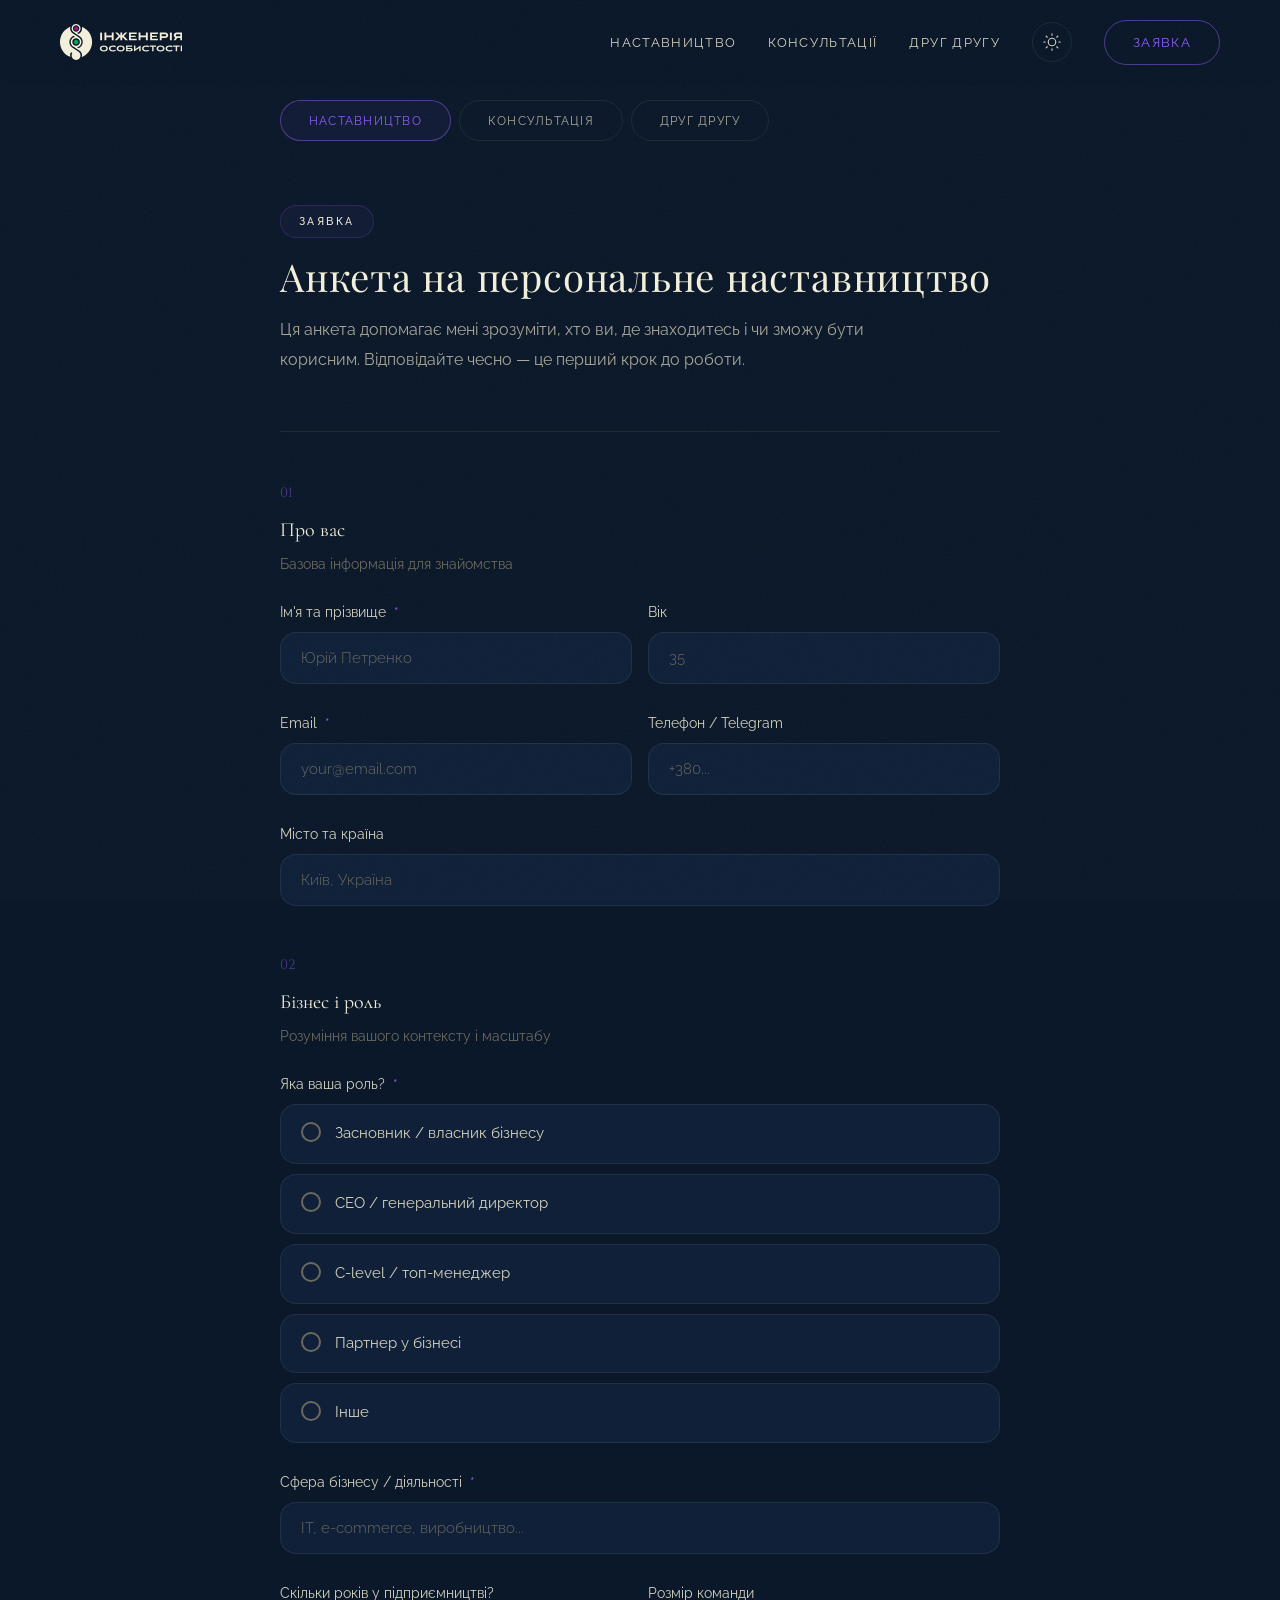
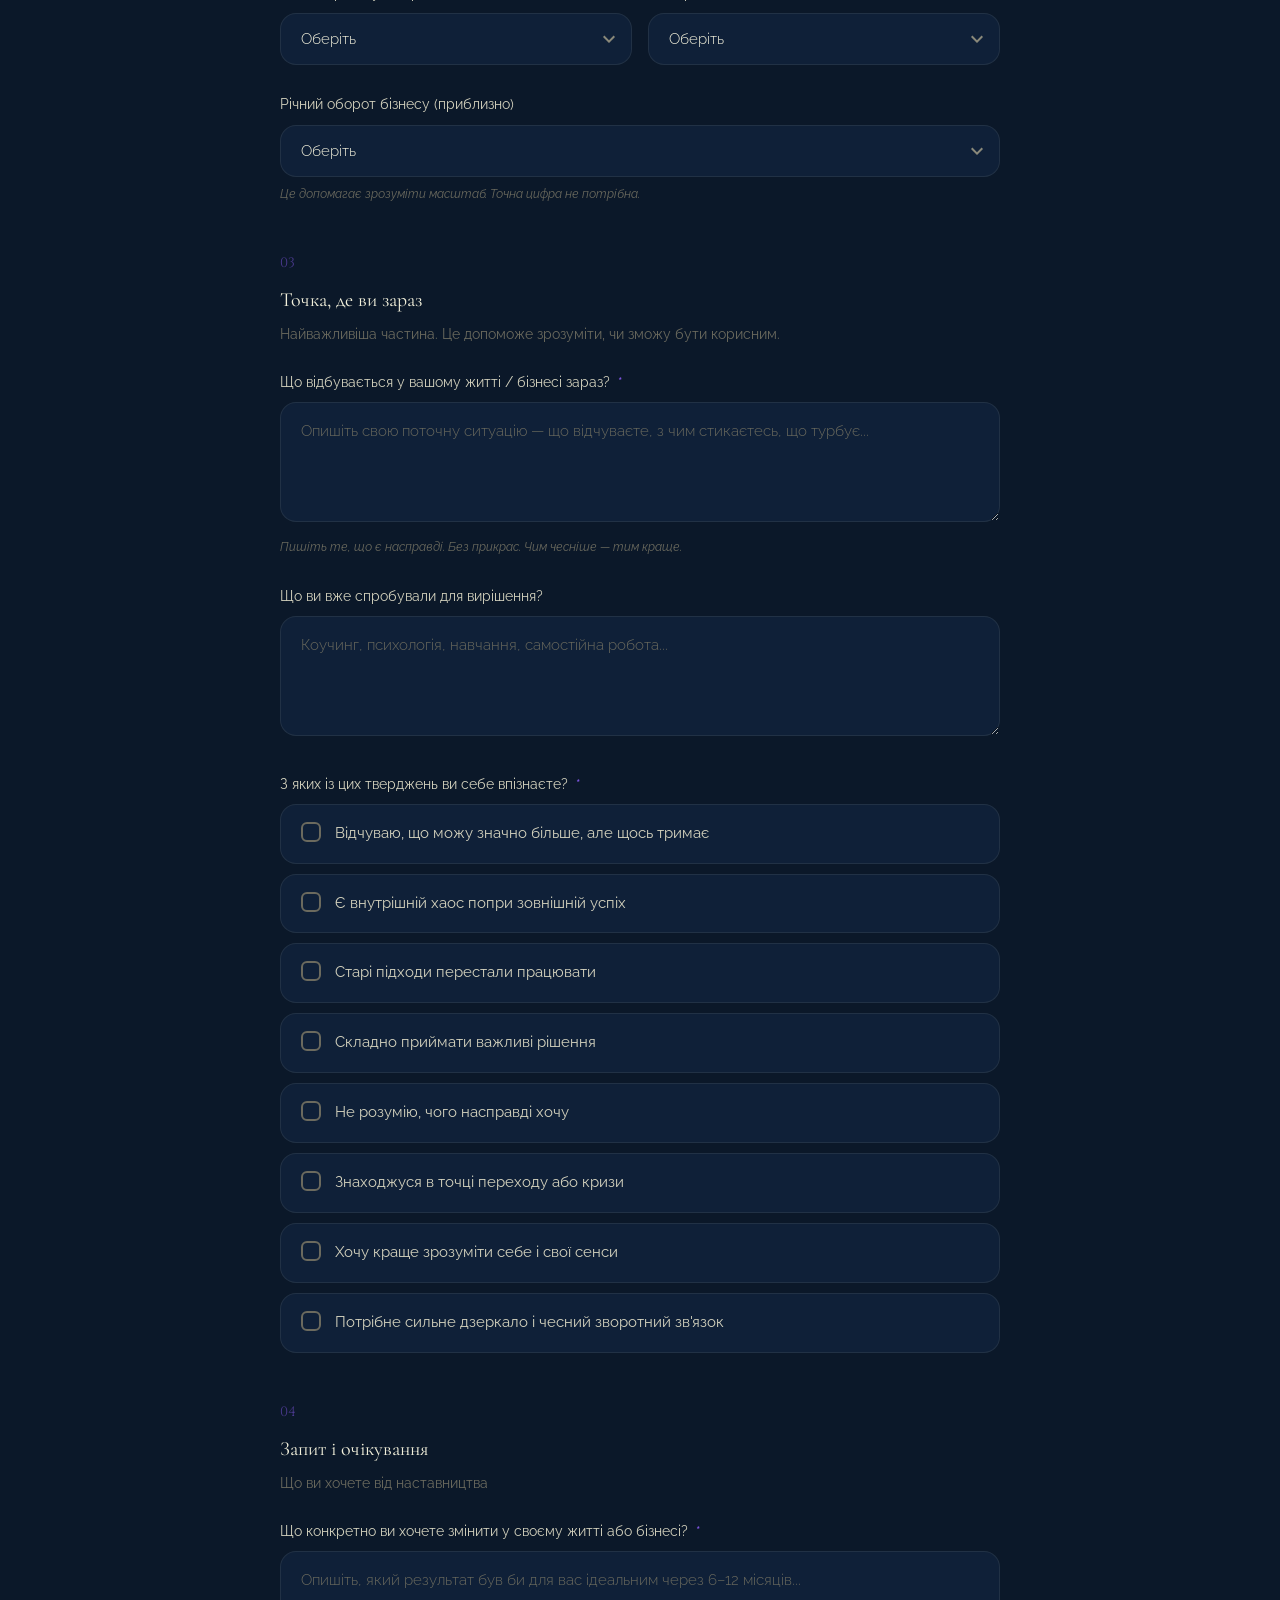
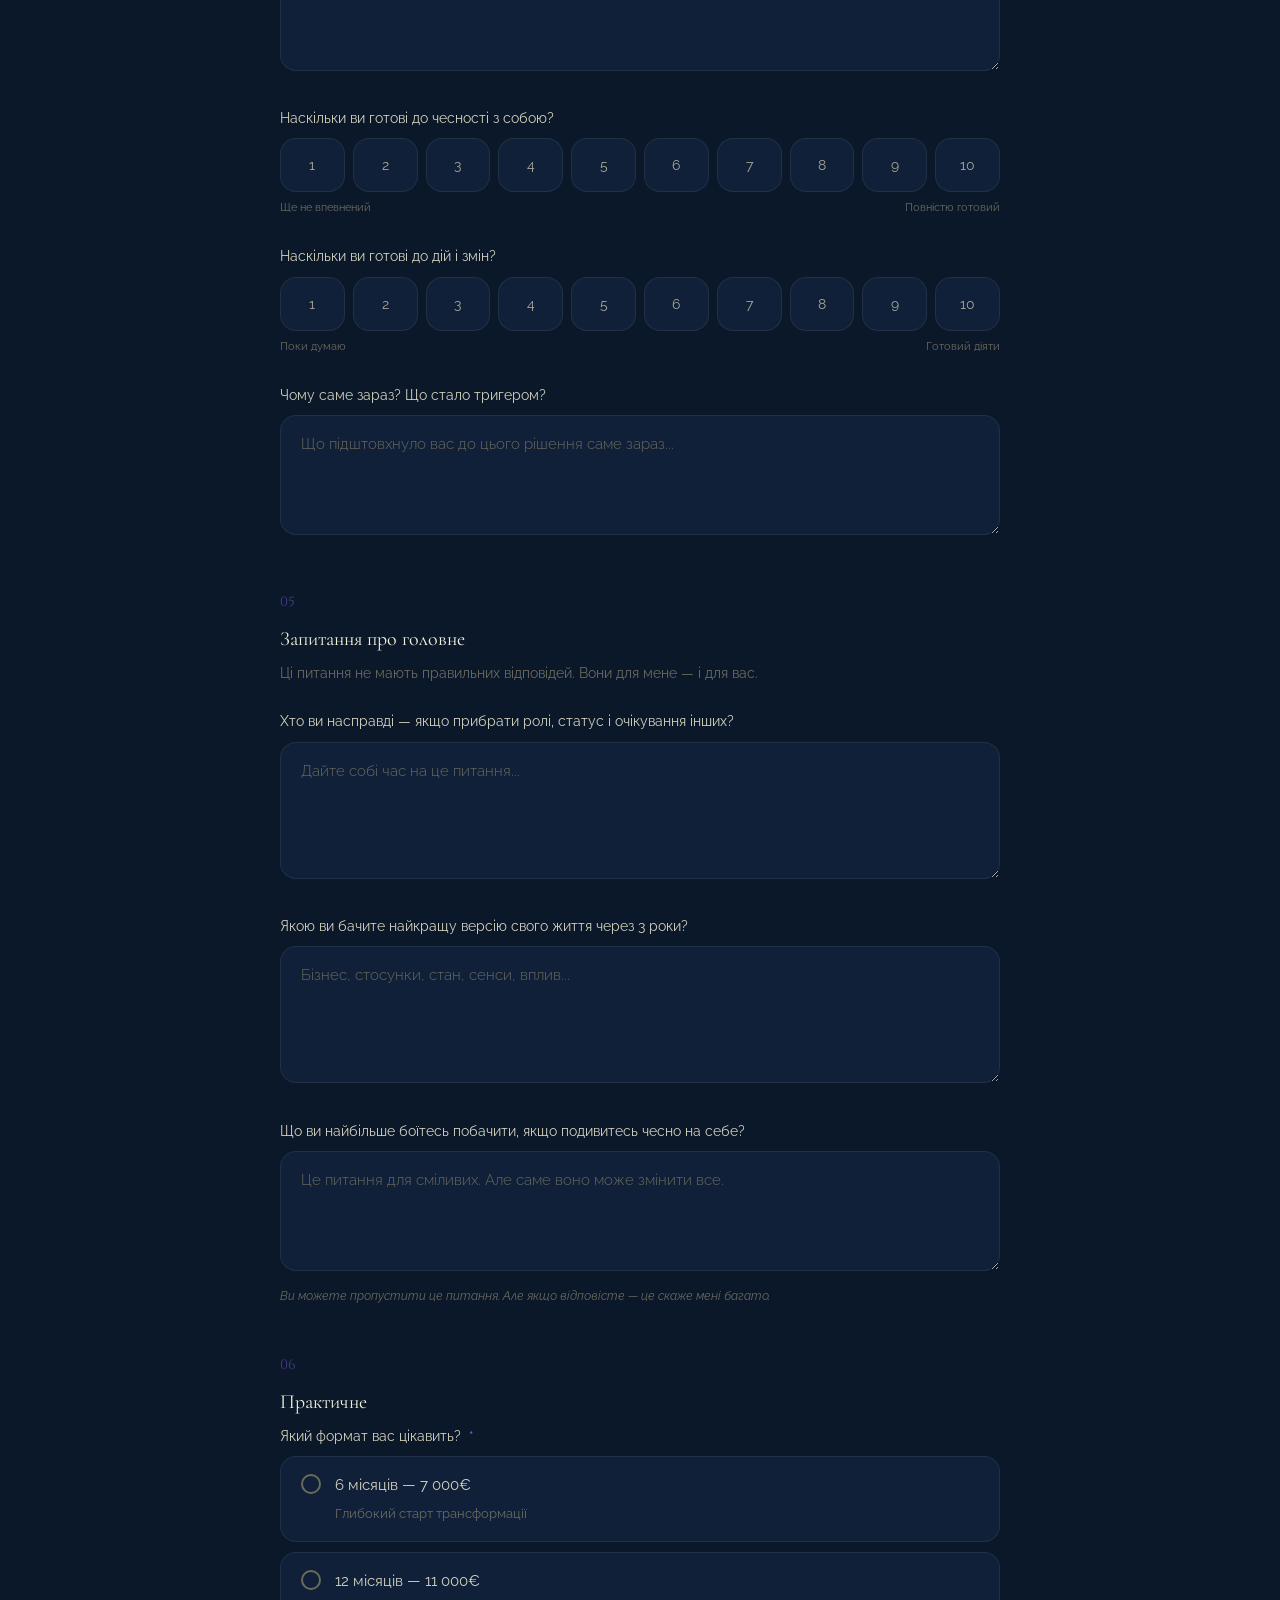
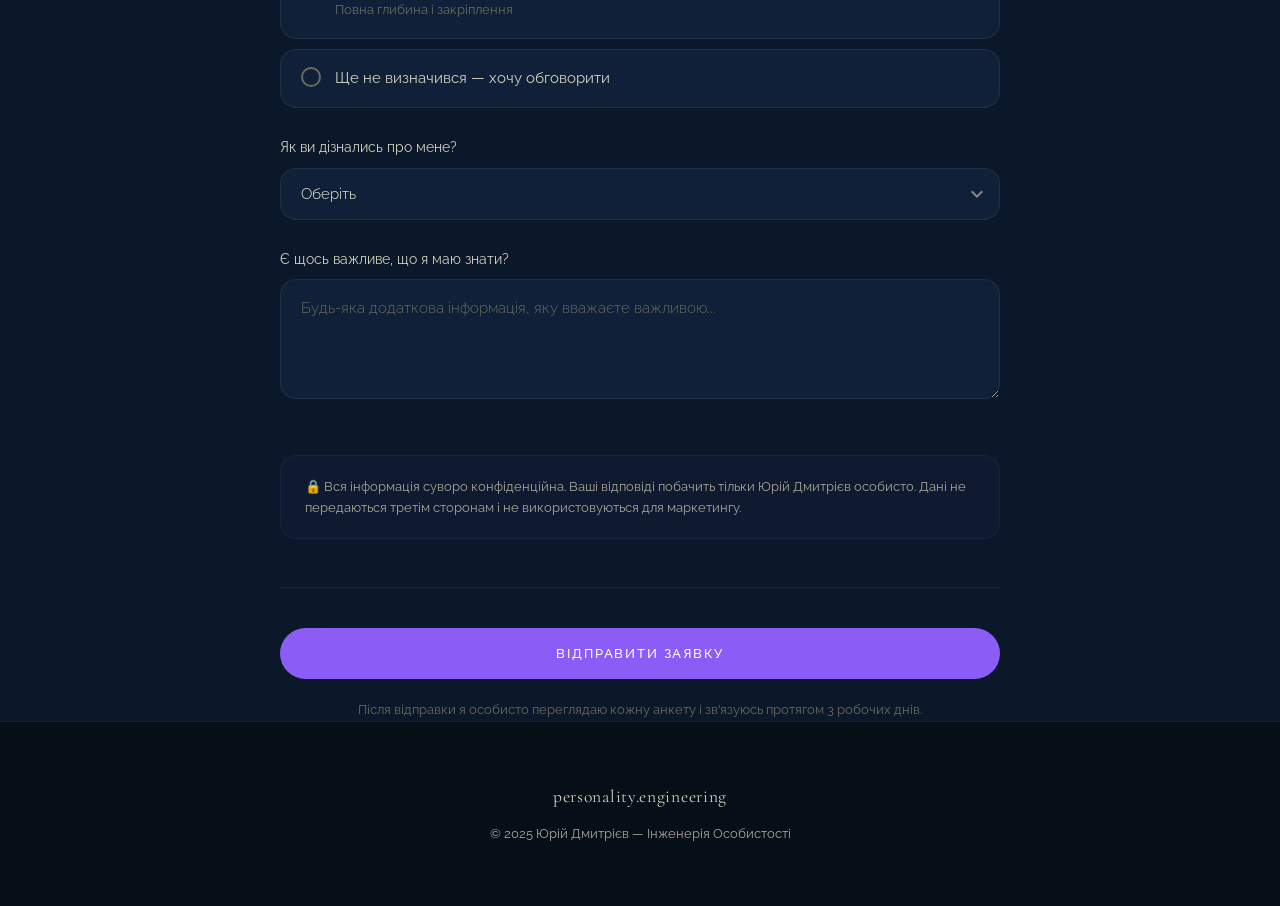
==== commit 32a4ce8f: "fix forms + replace logo with SVG + Cinzel font for headings Forms (ankety.html): - Fix checkbox opt" ====
--- a/ankety.html
+++ b/ankety.html
@@ -4,8 +4,8 @@
 <meta charset="UTF-8">
 <meta name="viewport" content="width=device-width, initial-scale=1.0">
 <title>Анкети — personality.engineering</title>
-<link href="https://fonts.googleapis.com/css2?family=Cormorant+Garamond:ital,wght@0,300;0,400;0,500;0,600;0,700;1,300;1,400&family=Raleway:wght@300;400;500;600;700&family=Playfair+Display:ital,wght@0,400;0,500;0,600;0,700;1,400;1,500&display=swap" rel="stylesheet">
-<link rel="stylesheet" href="/assets/global.css?v=6">
+<link href="https://fonts.googleapis.com/css2?family=Cinzel:wght@400;500;600;700&family=Cormorant+Garamond:ital,wght@0,300;0,400;0,500;0,600;0,700;1,300;1,400&family=Raleway:wght@300;400;500;600;700&family=Playfair+Display:ital,wght@0,400;0,500;0,600;0,700;1,400;1,500&display=swap" rel="stylesheet">
+<link rel="stylesheet" href="/assets/global.css?v=8">
 <style>
 /* ====== ANKETY PAGE-SPECIFIC ====== */
 /* Override nav for ankety - always scrolled-style */
@@ -110,12 +110,12 @@
 <body>
 
 <nav id="mainNav">
-<a href="/" class="nav-logo">personality.engineering</a>
+<a href="/" class="nav-logo" aria-label="personality.engineering"><svg xmlns="http://www.w3.org/2000/svg" viewBox="0 0 900 265" fill="none" aria-label="personality.engineering"><path d="M309.746 119.705H295.587V63.2729H309.746V119.705Z" fill="currentColor"/><path d="M394.844 119.705H381.191V97.3548H341.041V119.705H327.388V63.2729H341.041V85.4211H381.191V63.2729H394.844V119.705Z" fill="currentColor"/><path d="M458.034 119.705H444.381V101.501L440.943 98.0627L419.705 119.705H402.917L431.942 88.9607L406.76 63.2729H423.548L444.381 84.2075V63.2729H458.034V84.2075L478.867 63.2729H495.757L470.372 88.9607L499.6 119.705H482.711L461.371 98.1638L458.034 101.501V119.705Z" fill="currentColor"/><path d="M564.768 119.705H507.729V63.2729H564.768V74.0942H521.382V86.3313H556.88V96.3434H521.382V108.884H564.768V119.705Z" fill="currentColor"/><path d="M646.195 119.705H632.542V97.3548H592.392V119.705H578.739V63.2729H592.392V85.4211H632.542V63.2729H646.195V119.705Z" fill="currentColor"/><path d="M720.813 119.705H663.774V63.2729H720.813V74.0942H677.427V86.3313H712.925V96.3434H677.427V108.884H720.813V119.705Z" fill="currentColor"/><path d="M773.923 102.715H748.437V119.705H734.784V63.2729H773.923C790.913 63.2729 796.475 74.5998 796.475 82.8927C796.475 91.2868 790.913 102.715 773.923 102.715ZM770.889 75.2066H748.437V90.7811H770.889C780.395 90.7811 781.912 86.3313 781.912 82.8927C781.912 79.6565 780.395 75.2066 770.889 75.2066Z" fill="currentColor"/><path d="M823.311 119.705H809.153V63.2729H823.311V119.705Z" fill="currentColor"/><path d="M851.674 119.705H836.504L849.045 100.793C840.853 97.0514 837.819 89.2641 837.819 82.9939C837.819 74.701 843.483 63.2729 860.372 63.2729H899.409V119.705H885.756V102.917H862.799L851.674 119.705ZM885.756 75.4089H862.495C853.798 75.4089 852.382 79.7576 852.382 82.9939C852.382 86.5335 853.798 90.7811 862.495 90.7811H885.756V75.4089Z" fill="currentColor"/><path d="M352.462 180.119C352.462 193.784 339.253 202.135 322.854 202.135C306.608 202.135 293.246 193.784 293.246 180.119C293.246 166.454 306.608 158.255 322.854 158.255C339.253 158.255 352.462 166.454 352.462 180.119ZM341.454 180.119C341.454 172.148 333.71 167.365 322.854 167.365C311.998 167.365 304.254 172.148 304.254 180.119C304.254 188.09 311.998 193.101 322.854 193.101C333.71 193.101 341.454 188.09 341.454 180.119Z" fill="currentColor"/><path d="M409.777 189.457V198.567C404.159 200.997 398.161 202.135 390.721 202.135C371.59 202.135 359.975 194.24 359.975 180.119C359.975 165.998 371.59 158.255 390.721 158.255C398.086 158.255 404.159 159.469 409.777 161.975V171.616C405.905 169.491 399.452 167.289 390.873 167.289C378.195 167.289 370.983 172.072 370.983 180.119C370.983 188.166 378.043 193.177 391.177 193.177C399.3 193.177 406.285 191.279 409.777 189.457Z" fill="currentColor"/><path d="M476.274 180.119C476.274 193.784 463.064 202.135 446.666 202.135C430.42 202.135 417.058 193.784 417.058 180.119C417.058 166.454 430.42 158.255 446.666 158.255C463.064 158.255 476.274 166.454 476.274 180.119ZM465.266 180.119C465.266 172.148 457.522 167.365 446.666 167.365C435.81 167.365 428.066 172.148 428.066 180.119C428.066 188.09 435.81 193.101 446.666 193.101C457.522 193.101 465.266 188.09 465.266 180.119Z" fill="currentColor"/><path d="M517.115 183.459H496.844V193.177H517.115C521.138 193.177 524.023 192.114 524.023 188.318C524.023 184.522 521.138 183.459 517.115 183.459ZM531.159 158.938V167.061H496.844V175.944H517.266C524.555 175.944 535.031 177.993 535.031 188.318C535.031 199.099 525.238 201.3 517.266 201.3H486.595V158.938H531.159Z" fill="currentColor"/><path d="M583.439 176.855L544.72 202.135V158.938H554.969V183.459L593.688 158.255V201.3H583.439V176.855Z" fill="currentColor"/><path d="M653.916 189.457V198.567C648.298 200.997 642.301 202.135 634.861 202.135C615.729 202.135 604.114 194.24 604.114 180.119C604.114 165.998 615.729 158.255 634.861 158.255C642.225 158.255 648.298 159.469 653.916 161.975V171.616C650.044 169.491 643.591 167.289 635.013 167.289C622.334 167.289 615.122 172.072 615.122 180.119C615.122 188.166 622.182 193.177 635.316 193.177C643.44 193.177 650.424 191.279 653.916 189.457Z" fill="currentColor"/><path d="M688.669 201.3H678.42V167.82H659.668V158.938H707.345V167.82H688.669V201.3Z" fill="currentColor"/><path d="M769.864 180.119C769.864 193.784 756.654 202.135 740.256 202.135C724.009 202.135 710.648 193.784 710.648 180.119C710.648 166.454 724.009 158.255 740.256 158.255C756.654 158.255 769.864 166.454 769.864 180.119ZM758.856 180.119C758.856 172.148 751.112 167.365 740.256 167.365C729.4 167.365 721.656 172.148 721.656 180.119C721.656 188.09 729.4 193.101 740.256 193.101C751.112 193.101 758.856 188.09 758.856 180.119Z" fill="currentColor"/><path d="M827.179 189.457V198.567C821.561 200.997 815.563 202.135 808.123 202.135C788.992 202.135 777.376 194.24 777.376 180.119C777.376 165.998 788.992 158.255 808.123 158.255C815.487 158.255 821.561 159.469 827.179 161.975V171.616C823.307 169.491 816.854 167.289 808.275 167.289C795.597 167.289 788.384 172.072 788.384 180.119C788.384 188.166 795.445 193.177 808.579 193.177C816.702 193.177 823.686 191.279 827.179 189.457Z" fill="currentColor"/><path d="M861.931 201.3H851.682V167.82H832.931V158.938H880.607V167.82H861.931V201.3Z" fill="currentColor"/><path d="M899.501 201.3H888.873V158.938H899.501V201.3Z" fill="currentColor"/><path d="M129.069 242.578C134.944 236.659 134.944 227.063 129.069 221.145C123.194 215.227 113.669 215.227 107.794 221.145C101.919 227.063 101.919 236.659 107.794 242.578C113.669 248.496 123.194 248.496 129.069 242.578Z" fill="#EB2020"/><path d="M122.276 148.657C131.284 146.516 136.862 137.424 134.736 128.35C132.61 119.276 123.585 113.656 114.578 115.797C105.57 117.939 99.9919 127.031 102.118 136.105C104.244 145.179 113.269 150.799 122.276 148.657Z" fill="#00A652"/><path d="M129.069 43.447C134.944 37.5286 134.944 27.9329 129.069 22.0144C123.194 16.096 113.669 16.096 107.794 22.0144C101.919 27.9329 101.919 37.5286 107.794 43.447C113.669 49.3654 123.194 49.3654 129.069 43.447Z" fill="#A4108C"/><path d="M172.426 26.4961C168.648 24.5236 164.75 22.7499 160.75 21.1911C161.736 24.8704 162.263 28.7377 162.263 32.7313C162.263 33.0402 162.26 33.349 162.254 33.6561C162.192 36.7394 161.815 39.745 161.155 42.6405C160.508 45.4853 159.588 48.2254 158.424 50.8301C157.282 53.3895 155.904 55.819 154.319 58.0894C152.619 60.5279 150.679 62.7839 148.536 64.825C144.932 68.2569 140.753 71.0783 136.156 73.1266L124.148 64.9532C128.406 64.191 132.38 62.5943 135.892 60.3346C138.737 58.5049 141.282 56.2416 143.432 53.6352C145.242 51.4406 146.774 49.0021 147.971 46.3758C149.144 43.8073 149.994 41.0582 150.473 38.1826C150.767 36.4071 150.921 34.5863 150.921 32.7277C150.921 31.5374 150.858 30.3597 150.734 29.2019C150.257 24.7115 148.879 20.4939 146.784 16.7332C141.219 6.75001 130.606 0 118.43 0C106.254 0 95.7615 6.67234 90.1727 16.5652C88.0552 20.3132 86.6513 24.5254 86.1475 29.0104C86.0094 30.2314 85.9395 31.4741 85.9395 32.7313C85.9395 34.5231 86.0829 36.2788 86.3573 37.993C86.8181 40.8703 87.6536 43.6231 88.8101 46.1988C89.9898 48.8323 91.5085 51.2798 93.3069 53.4871C95.4423 56.1062 97.9722 58.3857 100.805 60.2317L101.669 60.7772L119.294 72.7726L124.684 76.4411L136.398 84.4139L144.47 89.9068C145.302 90.436 146.101 90.9815 146.883 91.5505C159.33 100.571 167.425 115.279 167.425 131.892C167.425 152.806 154.591 170.699 136.425 178.018L126.04 171.165C144.154 167.594 157.82 151.515 157.82 132.22C157.82 117.974 150.37 105.484 139.18 98.4829L122.05 87.3581L114.374 82.3747C114.374 82.3747 92.6309 68.9848 88.1287 64.6444C85.9987 62.5925 84.073 60.3238 82.3858 57.8763C80.8134 55.595 79.4525 53.1583 78.3247 50.5916C77.1754 47.978 76.2717 45.2343 75.6406 42.384C74.9987 39.4849 74.6401 36.4775 74.5953 33.3942C74.5917 33.1756 74.5899 32.9535 74.5899 32.7331C74.5899 28.6473 75.1404 24.6916 76.1713 20.9364C72.1604 22.4717 68.2535 24.222 64.4649 26.1728C26.2027 45.8628 0 85.9583 0 132.22C0 178.482 26.2188 218.605 64.508 238.29C68.1961 240.186 71.9955 241.893 75.8934 243.396C74.8571 239.632 74.303 235.665 74.303 231.568C74.303 231.35 74.303 231.133 74.3084 230.916C74.3532 227.829 74.71 224.818 75.3537 221.918C75.9831 219.067 76.8885 216.32 78.0378 213.706C79.0562 211.389 80.2683 209.174 81.6525 207.088L91.1338 213.569C90.1835 215.03 89.3462 216.571 88.6343 218.182C87.494 220.765 86.6746 223.523 86.23 226.406C85.9736 228.059 85.8409 229.751 85.8409 231.476C85.8409 232.808 85.9198 234.119 86.074 235.409C86.6083 239.913 88.0516 244.136 90.214 247.888C95.8386 257.645 106.324 264.208 118.332 264.208C130.339 264.208 140.905 257.595 146.512 247.776C148.66 244.017 150.087 239.787 150.603 235.278C150.749 234.03 150.82 232.762 150.82 231.476C150.82 229.706 150.681 227.97 150.413 226.276C149.958 223.395 149.126 220.639 147.975 218.061C146.801 215.431 145.291 212.986 143.503 210.78C141.635 208.477 139.462 206.434 137.045 204.718L136.066 204.048C135.429 203.631 134.788 203.239 134.131 202.872L117.32 191.238L112.296 187.804L100.495 179.738L93.0989 174.682C91.3184 173.625 89.6115 172.455 87.9835 171.185C76.3345 162.101 68.8398 147.881 68.8398 131.897C68.8398 111.024 81.622 93.1581 99.7329 85.812L110.993 93.2448C92.7923 96.7471 79.0347 112.868 79.0347 132.224C79.0347 145.971 85.9736 158.086 96.5145 165.21L97.5957 165.916L114.342 176.839L121.408 181.448C121.408 181.448 142.817 194.594 147.234 198.55C149.843 200.885 152.174 203.53 154.17 206.427C155.742 208.707 157.103 211.145 158.233 213.71C159.382 216.324 160.286 219.071 160.917 221.921C161.56 224.822 161.919 227.833 161.962 230.92L161.967 231.572C161.967 235.67 161.413 239.635 160.377 243.399C164.497 241.81 168.506 239.995 172.392 237.966C210.338 218.168 236.27 178.248 236.27 132.224C236.27 86.2003 210.356 46.3054 172.428 26.4997L172.426 26.4961ZM118.47 56.1477C112.904 56.1477 107.794 54.1771 103.794 50.8897C101.363 48.8938 99.3403 46.4138 97.8718 43.5924C96.5665 41.0889 95.7005 38.3199 95.3724 35.3865C95.2738 34.5159 95.2254 33.629 95.2254 32.7313C95.2254 30.5421 95.5248 28.4234 96.0824 26.4112C97.4756 21.3844 100.493 17.0421 104.527 13.9913C108.411 11.0525 113.238 9.31129 118.471 9.31129C123.705 9.31129 128.636 11.0905 132.541 14.0871C136.552 17.1649 139.539 21.5271 140.9 26.5629C141.432 28.5281 141.716 30.5945 141.716 32.7295C141.716 33.6814 141.66 34.6189 141.549 35.5419C141.201 38.4716 140.315 41.237 138.994 43.7315C137.507 46.542 135.469 49.0094 133.025 50.989C129.041 54.215 123.981 56.1477 118.471 56.1477H118.47ZM90.5349 132.22C90.5349 116.699 103.025 104.117 118.432 104.117C133.839 104.117 146.327 116.699 146.327 132.22C146.327 147.742 133.837 160.322 118.432 160.322C103.027 160.322 90.5349 147.74 90.5349 132.22Z" fill="currentColor"/></svg></a>
 <div class="nav-links" id="navLinks"><canvas id="menuParticles" style="position:absolute;inset:0;z-index:0;pointer-events:none"></canvas>
 <a href="/nastavnytstvo.html">Наставництво</a>
 <a href="/konsultatsii.html">Консультації</a>
 <a href="/druh-druhu.html">Друг Другу</a>
-<a href="/navchannya.html">Навчання</a>
+<!-- <a href="/navchannya.html">Навчання</a> -->
 <button class="theme-toggle" id="themeToggle" aria-label="Toggle theme"><svg class="theme-icon-sun" viewBox="0 0 24 24"><circle cx="12" cy="12" r="5"/><path d="M12 1v2M12 21v2M4.22 4.22l1.42 1.42M18.36 18.36l1.42 1.42M1 12h2M21 12h2M4.22 19.78l1.42-1.42M18.36 5.64l1.42-1.42" stroke-linecap="round"/></svg><svg class="theme-icon-moon" viewBox="0 0 24 24"><path d="M21 12.79A9 9 0 1 1 11.21 3 7 7 0 0 0 21 12.79z" stroke-linejoin="round"/></svg></button><a href="/ankety.html" class="nav-cta">Заявка</a>
 </div>
 <div class="nav-overlay" id="navOverlay"></div>
@@ -130,7 +130,7 @@
 <button class="tab active" onclick="showPanel('mentorship')">Наставництво</button>
 <button class="tab" onclick="showPanel('consultation')">Консультація</button>
 <button class="tab" onclick="showPanel('druh')">Друг Другу</button>
-<button class="tab" onclick="showPanel('course')">Навчання</button>
+<!-- course tab hidden until launch -->
 </div>
 
 <!-- ================================================================ -->
@@ -187,11 +187,11 @@
 <div class="field">
 <label class="field-label">Яка ваша роль? <span class="req">*</span></label>
 <div class="option-group">
-<label class="option-item" onclick="selectRadio(this)"><input type="radio" name="role"><div class="option-dot"></div><div class="option-text">Засновник / власник бізнесу</div></label>
-<label class="option-item" onclick="selectRadio(this)"><input type="radio" name="role"><div class="option-dot"></div><div class="option-text">CEO / генеральний директор</div></label>
-<label class="option-item" onclick="selectRadio(this)"><input type="radio" name="role"><div class="option-dot"></div><div class="option-text">C-level / топ-менеджер</div></label>
-<label class="option-item" onclick="selectRadio(this)"><input type="radio" name="role"><div class="option-dot"></div><div class="option-text">Партнер у бізнесі</div></label>
-<label class="option-item" onclick="selectRadio(this)"><input type="radio" name="role"><div class="option-dot"></div><div class="option-text">Інше</div></label>
+<div class="option-item" onclick="selectRadio(this)"><input type="radio" name="role"><div class="option-dot"></div><div class="option-text">Засновник / власник бізнесу</div></div>
+<div class="option-item" onclick="selectRadio(this)"><input type="radio" name="role"><div class="option-dot"></div><div class="option-text">CEO / генеральний директор</div></div>
+<div class="option-item" onclick="selectRadio(this)"><input type="radio" name="role"><div class="option-dot"></div><div class="option-text">C-level / топ-менеджер</div></div>
+<div class="option-item" onclick="selectRadio(this)"><input type="radio" name="role"><div class="option-dot"></div><div class="option-text">Партнер у бізнесі</div></div>
+<div class="option-item" onclick="selectRadio(this)"><input type="radio" name="role"><div class="option-dot"></div><div class="option-text">Інше</div></div>
 </div>
 </div>
 
@@ -260,14 +260,14 @@
 <div class="field">
 <label class="field-label">З яких із цих тверджень ви себе впізнаєте? <span class="req">*</span></label>
 <div class="option-group">
-<label class="option-item" onclick="toggleCheck(this)"><input type="checkbox"><div class="option-check"></div><div class="option-text">Відчуваю, що можу значно більше, але щось тримає</div></label>
-<label class="option-item" onclick="toggleCheck(this)"><input type="checkbox"><div class="option-check"></div><div class="option-text">Є внутрішній хаос попри зовнішній успіх</div></label>
-<label class="option-item" onclick="toggleCheck(this)"><input type="checkbox"><div class="option-check"></div><div class="option-text">Старі підходи перестали працювати</div></label>
-<label class="option-item" onclick="toggleCheck(this)"><input type="checkbox"><div class="option-check"></div><div class="option-text">Складно приймати важливі рішення</div></label>
-<label class="option-item" onclick="toggleCheck(this)"><input type="checkbox"><div class="option-check"></div><div class="option-text">Не розумію, чого насправді хочу</div></label>
-<label class="option-item" onclick="toggleCheck(this)"><input type="checkbox"><div class="option-check"></div><div class="option-text">Знаходжуся в точці переходу або кризи</div></label>
-<label class="option-item" onclick="toggleCheck(this)"><input type="checkbox"><div class="option-check"></div><div class="option-text">Хочу краще зрозуміти себе і свої сенси</div></label>
-<label class="option-item" onclick="toggleCheck(this)"><input type="checkbox"><div class="option-check"></div><div class="option-text">Потрібне сильне дзеркало і чесний зворотний зв'язок</div></label>
+<div class="option-item" onclick="toggleCheck(this)"><input type="checkbox"><div class="option-check"></div><div class="option-text">Відчуваю, що можу значно більше, але щось тримає</div></div>
+<div class="option-item" onclick="toggleCheck(this)"><input type="checkbox"><div class="option-check"></div><div class="option-text">Є внутрішній хаос попри зовнішній успіх</div></div>
+<div class="option-item" onclick="toggleCheck(this)"><input type="checkbox"><div class="option-check"></div><div class="option-text">Старі підходи перестали працювати</div></div>
+<div class="option-item" onclick="toggleCheck(this)"><input type="checkbox"><div class="option-check"></div><div class="option-text">Складно приймати важливі рішення</div></div>
+<div class="option-item" onclick="toggleCheck(this)"><input type="checkbox"><div class="option-check"></div><div class="option-text">Не розумію, чого насправді хочу</div></div>
+<div class="option-item" onclick="toggleCheck(this)"><input type="checkbox"><div class="option-check"></div><div class="option-text">Знаходжуся в точці переходу або кризи</div></div>
+<div class="option-item" onclick="toggleCheck(this)"><input type="checkbox"><div class="option-check"></div><div class="option-text">Хочу краще зрозуміти себе і свої сенси</div></div>
+<div class="option-item" onclick="toggleCheck(this)"><input type="checkbox"><div class="option-check"></div><div class="option-text">Потрібне сильне дзеркало і чесний зворотний зв'язок</div></div>
 </div>
 </div>
 </div>
@@ -354,9 +354,9 @@
 <div class="field">
 <label class="field-label">Який формат вас цікавить? <span class="req">*</span></label>
 <div class="option-group">
-<label class="option-item" onclick="selectRadio(this)"><input type="radio" name="format"><div class="option-dot"></div><div class="option-text">6 місяців — 7 000€<small>Глибокий старт трансформації</small></div></label>
-<label class="option-item" onclick="selectRadio(this)"><input type="radio" name="format"><div class="option-dot"></div><div class="option-text">12 місяців — 11 000€<small>Повна глибина і закріплення</small></div></label>
-<label class="option-item" onclick="selectRadio(this)"><input type="radio" name="format"><div class="option-dot"></div><div class="option-text">Ще не визначився — хочу обговорити</div></label>
+<div class="option-item" onclick="selectRadio(this)"><input type="radio" name="format"><div class="option-dot"></div><div class="option-text">6 місяців — 7 000€<small>Глибокий старт трансформації</small></div></div>
+<div class="option-item" onclick="selectRadio(this)"><input type="radio" name="format"><div class="option-dot"></div><div class="option-text">12 місяців — 11 000€<small>Повна глибина і закріплення</small></div></div>
+<div class="option-item" onclick="selectRadio(this)"><input type="radio" name="format"><div class="option-dot"></div><div class="option-text">Ще не визначився — хочу обговорити</div></div>
 </div>
 </div>
 
@@ -384,7 +384,7 @@
 </div>
 
 <div class="form-submit">
-<button class="btn btn-violet" onclick="showConfirmation('mentorship')">Відправити заявку</button>
+<button class="btn btn-violet" onclick="submitForm('mentorship')">Відправити заявку</button>
 <div class="submit-note">Після відправки я особисто переглядаю кожну анкету і зв'язуюсь протягом 3 робочих днів.</div>
 </div>
 </div>
@@ -431,25 +431,25 @@
 <div class="field">
 <label class="field-label">Чи є терміновість? <span class="req">*</span></label>
 <div class="option-group">
-<label class="option-item" onclick="selectRadio(this)"><input type="radio" name="urgency"><div class="option-dot"></div><div class="option-text">Так, потрібно найближчим часом<small>Протягом 1–3 днів</small></div></label>
-<label class="option-item" onclick="selectRadio(this)"><input type="radio" name="urgency"><div class="option-dot"></div><div class="option-text">Цей тиждень</div></label>
-<label class="option-item" onclick="selectRadio(this)"><input type="radio" name="urgency"><div class="option-dot"></div><div class="option-text">Не терміново — готовий чекати зручний час</div></label>
+<div class="option-item" onclick="selectRadio(this)"><input type="radio" name="urgency"><div class="option-dot"></div><div class="option-text">Так, потрібно найближчим часом<small>Протягом 1–3 днів</small></div></div>
+<div class="option-item" onclick="selectRadio(this)"><input type="radio" name="urgency"><div class="option-dot"></div><div class="option-text">Цей тиждень</div></div>
+<div class="option-item" onclick="selectRadio(this)"><input type="radio" name="urgency"><div class="option-dot"></div><div class="option-text">Не терміново — готовий чекати зручний час</div></div>
 </div>
 </div>
 
 <div class="field">
 <label class="field-label">Зручний час для зустрічі</label>
 <div class="option-group">
-<label class="option-item" onclick="toggleCheck(this)"><input type="checkbox"><div class="option-check"></div><div class="option-text">Ранок (9:00–12:00)</div></label>
-<label class="option-item" onclick="toggleCheck(this)"><input type="checkbox"><div class="option-check"></div><div class="option-text">День (12:00–17:00)</div></label>
-<label class="option-item" onclick="toggleCheck(this)"><input type="checkbox"><div class="option-check"></div><div class="option-text">Вечір (17:00–20:00)</div></label>
+<div class="option-item" onclick="toggleCheck(this)"><input type="checkbox"><div class="option-check"></div><div class="option-text">Ранок (9:00–12:00)</div></div>
+<div class="option-item" onclick="toggleCheck(this)"><input type="checkbox"><div class="option-check"></div><div class="option-text">День (12:00–17:00)</div></div>
+<div class="option-item" onclick="toggleCheck(this)"><input type="checkbox"><div class="option-check"></div><div class="option-text">Вечір (17:00–20:00)</div></div>
 </div>
 </div>
 
 <div class="privacy-note">🔒 Конфіденційність гарантована. Вартість: 800€. Оплата після підтвердження дати.</div>
 
 <div class="form-submit">
-<button class="btn btn-indigo" onclick="showConfirmation('consultation')">Записатися</button>
+<button class="btn btn-indigo" onclick="submitForm('consultation')">Записатися</button>
 <div class="submit-note">Зв'яжусь протягом 24 годин для узгодження дати і часу.</div>
 </div>
 </div>
@@ -506,9 +506,9 @@
 <div class="field">
 <label class="field-label">Що для вас означає чесність у колі? <span class="req">*</span></label>
 <div class="option-group">
-<label class="option-item" onclick="selectRadio(this)"><input type="radio" name="honesty"><div class="option-dot"></div><div class="option-text">Готовий говорити і чути правду, навіть якщо вона некомфортна</div></label>
-<label class="option-item" onclick="selectRadio(this)"><input type="radio" name="honesty"><div class="option-dot"></div><div class="option-text">Готовий, але це для мене нове — потрібен час</div></label>
-<label class="option-item" onclick="selectRadio(this)"><input type="radio" name="honesty"><div class="option-dot"></div><div class="option-text">Чесність важлива, але маю межі</div></label>
+<div class="option-item" onclick="selectRadio(this)"><input type="radio" name="honesty"><div class="option-dot"></div><div class="option-text">Готовий говорити і чути правду, навіть якщо вона некомфортна</div></div>
+<div class="option-item" onclick="selectRadio(this)"><input type="radio" name="honesty"><div class="option-dot"></div><div class="option-text">Готовий, але це для мене нове — потрібен час</div></div>
+<div class="option-item" onclick="selectRadio(this)"><input type="radio" name="honesty"><div class="option-dot"></div><div class="option-text">Чесність важлива, але маю межі</div></div>
 </div>
 </div>
 
@@ -520,7 +520,7 @@
 <div class="privacy-note">🔒 Конфіденційність. Інвестиція: 2 400€ за 6 місяців (400€/міс, оплата наперед).</div>
 
 <div class="form-submit">
-<button class="btn btn-pink" onclick="showConfirmation('druh')">Подати заявку</button>
+<button class="btn btn-pink" onclick="submitForm('druh')">Подати заявку</button>
 <div class="submit-note">Після перегляду анкети я запрошу вас на коротку знайомчу зустріч.</div>
 </div>
 </div>
@@ -544,27 +544,27 @@
 <div class="field">
 <label class="field-label">Який курс вас цікавить? <span class="req">*</span></label>
 <div class="option-group">
-<label class="option-item" onclick="toggleCheck(this)"><input type="checkbox"><div class="option-check"></div><div class="option-text">«Стан» — повернення до себе через стан<small>Для тих, хто втомився триматися і хоче відчути життя</small></div></label>
-<label class="option-item" onclick="toggleCheck(this)"><input type="checkbox"><div class="option-check"></div><div class="option-text">«Життя Мрії» — створення карти свого життя<small>Для тих, хто хоче зрозуміти, чого насправді хоче</small></div></label>
-<label class="option-item" onclick="toggleCheck(this)"><input type="checkbox"><div class="option-check"></div><div class="option-text">«365 днів щастя» — система щоденного розвитку<small>Для тих, хто хоче зробити щастя звичкою</small></div></label>
-<label class="option-item" onclick="toggleCheck(this)"><input type="checkbox"><div class="option-check"></div><div class="option-text">Цікавлять всі — хочу дізнатися більше</div></label>
+<div class="option-item" onclick="toggleCheck(this)"><input type="checkbox"><div class="option-check"></div><div class="option-text">«Стан» — повернення до себе через стан<small>Для тих, хто втомився триматися і хоче відчути життя</small></div></div>
+<div class="option-item" onclick="toggleCheck(this)"><input type="checkbox"><div class="option-check"></div><div class="option-text">«Життя Мрії» — створення карти свого життя<small>Для тих, хто хоче зрозуміти, чого насправді хоче</small></div></div>
+<div class="option-item" onclick="toggleCheck(this)"><input type="checkbox"><div class="option-check"></div><div class="option-text">«365 днів щастя» — система щоденного розвитку<small>Для тих, хто хоче зробити щастя звичкою</small></div></div>
+<div class="option-item" onclick="toggleCheck(this)"><input type="checkbox"><div class="option-check"></div><div class="option-text">Цікавлять всі — хочу дізнатися більше</div></div>
 </div>
 </div>
 
 <div class="field">
 <label class="field-label">Що зараз для вас найактуальніше?</label>
 <div class="option-group">
-<label class="option-item" onclick="selectRadio(this)"><input type="radio" name="need"><div class="option-dot"></div><div class="option-text">Багато напруги і втоми — хочу спокою</div></label>
-<label class="option-item" onclick="selectRadio(this)"><input type="radio" name="need"><div class="option-dot"></div><div class="option-text">Не розумію, чого хочу — потрібна ясність</div></label>
-<label class="option-item" onclick="selectRadio(this)"><input type="radio" name="need"><div class="option-dot"></div><div class="option-text">Хочу більше радості і легкості</div></label>
-<label class="option-item" onclick="selectRadio(this)"><input type="radio" name="need"><div class="option-dot"></div><div class="option-text">Хочу почати працювати з собою системно</div></label>
+<div class="option-item" onclick="selectRadio(this)"><input type="radio" name="need"><div class="option-dot"></div><div class="option-text">Багато напруги і втоми — хочу спокою</div></div>
+<div class="option-item" onclick="selectRadio(this)"><input type="radio" name="need"><div class="option-dot"></div><div class="option-text">Не розумію, чого хочу — потрібна ясність</div></div>
+<div class="option-item" onclick="selectRadio(this)"><input type="radio" name="need"><div class="option-dot"></div><div class="option-text">Хочу більше радості і легкості</div></div>
+<div class="option-item" onclick="selectRadio(this)"><input type="radio" name="need"><div class="option-dot"></div><div class="option-text">Хочу почати працювати з собою системно</div></div>
 </div>
 </div>
 
 <div class="privacy-note">🔒 Email використовується тільки для повідомлень про курси. Без спаму.</div>
 
 <div class="form-submit">
-<button class="btn btn-emerald" onclick="showConfirmation('course')">Залишити заявку</button>
+<button class="btn btn-emerald" onclick="submitForm('course')">Залишити заявку</button>
 <div class="submit-note">Повідомлю про старт і дам ранній доступ.</div>
 </div>
 </div>
@@ -608,6 +608,121 @@
 function selectScale(el) {
   el.parentElement.querySelectorAll('.scale-btn').forEach(b => b.classList.remove('selected'));
   el.classList.add('selected');
+}
+
+const FORM_TITLES = {
+  mentorship: 'Заявка: Персональне наставництво',
+  consultation: 'Заявка: Разова консультація',
+  druh: 'Заявка: Друг Другу',
+  course: 'Заявка: Навчання'
+};
+
+function collectFormData(type) {
+  const panel = document.getElementById('panel-' + type);
+  if (!panel) return null;
+
+  const data = {
+    _subject: FORM_TITLES[type] || ('Заявка: ' + type),
+    _captcha: 'false',
+    _template: 'table',
+    'Тип заявки': FORM_TITLES[type]
+  };
+
+  let userEmail = '';
+
+  // Iterate sections for context
+  panel.querySelectorAll('.form-section').forEach(section => {
+    const sectionTitle = section.querySelector('.form-section-title')?.textContent.trim() || '';
+
+    section.querySelectorAll('.field').forEach(field => {
+      const labelEl = field.querySelector('.field-label');
+      if (!labelEl) return;
+      const label = labelEl.textContent.replace('*', '').trim();
+      const key = sectionTitle ? sectionTitle + ' / ' + label : label;
+
+      // Text/email/tel/number/url inputs and selects
+      const input = field.querySelector('input[type="text"], input[type="email"], input[type="tel"], input[type="number"], input[type="url"], select');
+      if (input && input.value.trim()) {
+        data[key] = input.value.trim();
+        if (input.type === 'email') userEmail = input.value.trim();
+        return;
+      }
+
+      // Textareas
+      const textarea = field.querySelector('textarea');
+      if (textarea && textarea.value.trim()) {
+        data[key] = textarea.value.trim();
+        return;
+      }
+
+      // Radio (single selected option-item)
+      const radioGroup = field.querySelector('.option-group');
+      if (radioGroup) {
+        const isCheckbox = radioGroup.querySelector('input[type="checkbox"]');
+        const selected = Array.from(radioGroup.querySelectorAll('.option-item.selected'))
+          .map(el => el.querySelector('.option-text')?.textContent.trim())
+          .filter(Boolean);
+        if (selected.length) {
+          data[key] = isCheckbox ? selected.join(', ') : selected[0];
+        }
+        return;
+      }
+
+      // Scale (1-5 / 1-10)
+      const scale = field.querySelector('.scale-row, .scale-buttons');
+      if (scale) {
+        const sel = scale.querySelector('.scale-btn.selected');
+        if (sel) data[key] = sel.textContent.trim();
+        return;
+      }
+    });
+  });
+
+  if (userEmail) data._replyto = userEmail;
+
+  return data;
+}
+
+async function submitForm(type) {
+  const btn = event.target;
+  const originalText = btn.textContent;
+  const data = collectFormData(type);
+
+  if (!data) {
+    alert('Помилка: форма не знайдена');
+    return;
+  }
+
+  // Basic validation: email + name required
+  const hasName = Object.entries(data).some(([k, v]) => k.toLowerCase().includes("ім'я") && v);
+  const hasEmail = !!data._replyto;
+  if (!hasName || !hasEmail) {
+    alert("Будь ласка, заповніть ім'я та email — вони обов'язкові.");
+    return;
+  }
+
+  btn.disabled = true;
+  btn.textContent = 'Відправляється...';
+  btn.style.opacity = '.7';
+
+  try {
+    const res = await fetch('https://formsubmit.co/ajax/dmitrievcomp@gmail.com', {
+      method: 'POST',
+      headers: { 'Content-Type': 'application/json', 'Accept': 'application/json' },
+      body: JSON.stringify(data)
+    });
+    const result = await res.json();
+    if (result.success === 'true' || result.success === true) {
+      showConfirmation(type);
+    } else {
+      throw new Error(result.message || 'Помилка відправки');
+    }
+  } catch (err) {
+    btn.disabled = false;
+    btn.textContent = originalText;
+    btn.style.opacity = '1';
+    alert("Не вдалось відправити заявку. Спробуй ще раз або напиши на email напряму: dmitrievcomp@gmail.com\n\n" + err.message);
+  }
 }
 
 function showConfirmation(type) {
--- a/assets/global.css
+++ b/assets/global.css
@@ -15,7 +15,7 @@
   --anahata:#00CC44;--anahata-dim:rgba(0,204,68,.5);--anahata-glow:rgba(0,204,68,.12);
   --amber:#FBBF24;--amber-dim:rgba(251,191,36,.4);--amber-glow:rgba(251,191,36,.12);
   --border:rgba(242,240,219,.08);--border-hover:rgba(242,240,219,.18);
-  --serif:'Cormorant Garamond','Georgia',serif;--sans:'Raleway',sans-serif;--display:'Playfair Display',serif;--mono:'JetBrains Mono',monospace;
+  --serif:'Cormorant Garamond','Georgia',serif;--sans:'Raleway',sans-serif;--display:'Cinzel','Aviano Sans','Playfair Display',serif;--headline:'Cinzel','Aviano Sans','Playfair Display',serif;--mono:'JetBrains Mono',monospace;
   --radius:16px;--radius-lg:24px;--radius-pill:50px;
 }
 
@@ -55,7 +55,10 @@
 /* ====== NAV ====== */
 nav{position:fixed;top:0;left:0;right:0;z-index:1000;padding:24px 60px;display:flex;justify-content:space-between;align-items:center;transition:all .6s cubic-bezier(.22,1,.36,1)}
 nav.scrolled{background:rgba(11,24,41,.92);backdrop-filter:blur(24px);-webkit-backdrop-filter:blur(24px);padding:16px 60px;border-bottom:1px solid var(--border);border-radius:0 0 var(--radius-lg) var(--radius-lg)}
-.nav-logo{font-family:var(--serif);font-size:1.2rem;font-weight:500;color:var(--light);letter-spacing:.06em;text-decoration:none}
+.nav-logo{display:inline-flex;align-items:center;color:var(--light);text-decoration:none;height:36px;transition:opacity .3s}
+.nav-logo:hover{opacity:.8}
+.nav-logo svg{height:100%;width:auto;display:block}
+nav.scrolled .nav-logo{height:32px}
 .nav-links{display:flex;gap:32px;align-items:center}
 .nav-links a{color:var(--light-dim);text-decoration:none;font-size:.84rem;font-weight:400;letter-spacing:.1em;text-transform:uppercase;transition:color .3s;position:relative}
 .nav-links a::after{content:'';position:absolute;bottom:-4px;left:0;width:0;height:1px;background:var(--accent);transition:width .4s cubic-bezier(.22,1,.36,1)}
@@ -86,9 +89,9 @@
 .label{font-family:var(--sans);font-size:.76rem;font-weight:500;letter-spacing:.22em;text-transform:uppercase;color:var(--accent);margin-bottom:20px;display:inline-block;padding:6px 18px;border:1px solid rgba(139,92,246,.2);border-radius:var(--radius-pill);background:rgba(139,92,246,.05)}
 
 /* ====== TYPOGRAPHY ====== */
-h1{font-family:var(--display);font-size:clamp(2.4rem,5vw,3.8rem);font-weight:400;line-height:1.18;color:var(--light);margin-bottom:28px}
-h2{font-family:var(--display);font-size:clamp(1.9rem,3.5vw,2.8rem);font-weight:400;line-height:1.22;color:var(--light);margin-bottom:24px}
-h3{font-family:var(--serif);font-size:1.5rem;font-weight:500;color:var(--light);margin-bottom:16px}
+h1{font-family:var(--headline);font-size:clamp(2.1rem,4.5vw,3.4rem);font-weight:500;line-height:1.18;color:var(--light);margin-bottom:28px;letter-spacing:.02em}
+h2{font-family:var(--headline);font-size:clamp(1.7rem,3.2vw,2.5rem);font-weight:500;line-height:1.22;color:var(--light);margin-bottom:24px;letter-spacing:.02em}
+h3{font-family:var(--headline);font-size:1.3rem;font-weight:500;color:var(--light);margin-bottom:16px;letter-spacing:.02em}
 p{color:var(--light-dim);font-size:1.05rem;line-height:1.85;margin-bottom:16px}
 
 /* ====== BUTTONS ====== */
@@ -259,7 +262,7 @@
 
 /* ====== LIGHT THEME ====== */
 [data-theme="light"]{
-  --space:#F8F7F4;--space-light:#EFEDE8;--space-mid:#E5E2DB;--space-surface:#DDD9D0;
+  --space:#dde3fe;--space-light:#d0d8f8;--space-mid:#c3cdf2;--space-surface:#b6c2ec;
   --light:#1C1C1E;--light-dim:#3A3A3C;--light-muted:#6B6B6E;--light-faint:#9A9A9D;
   --accent:#7C3AED;--accent-dim:rgba(124,58,237,.4);--accent-glow:rgba(124,58,237,.1);--accent-bright:#6D28D9;
   --accent2:#4F46E5;--accent2-glow:rgba(79,70,229,.1);
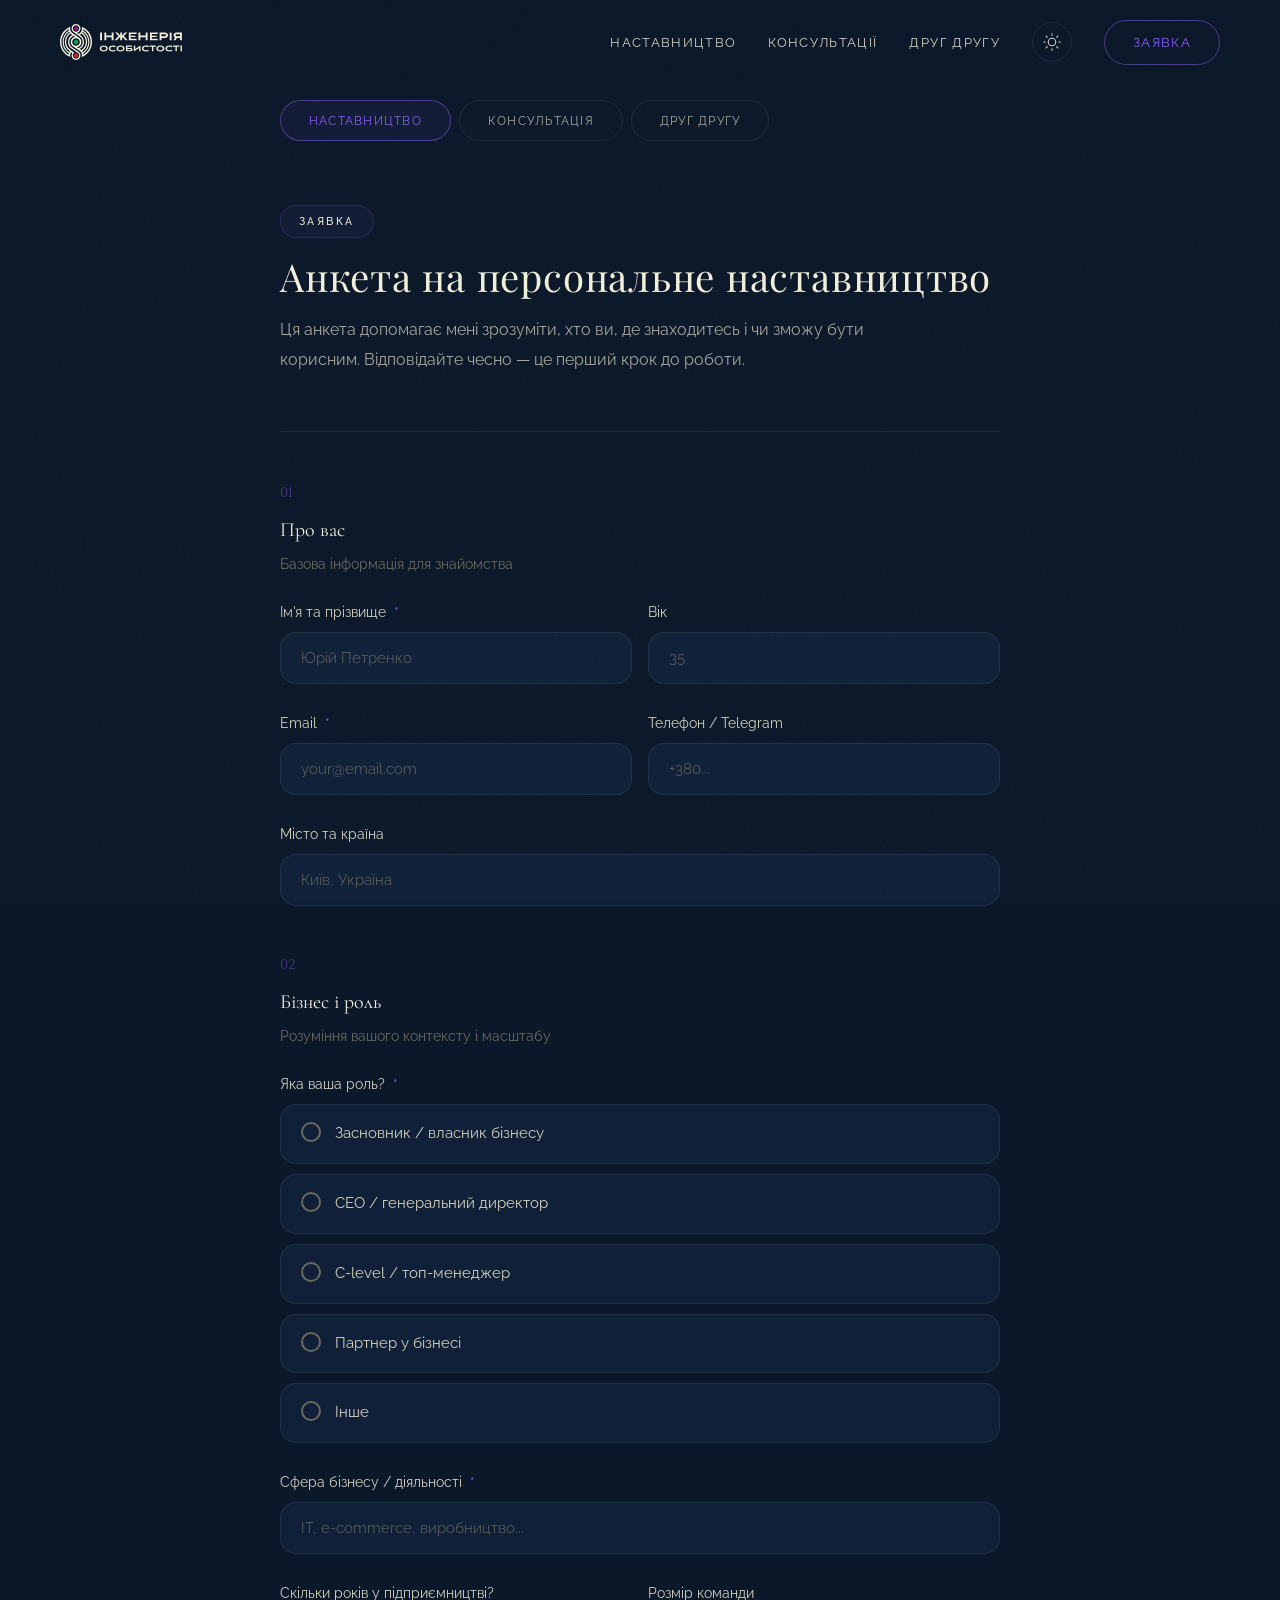
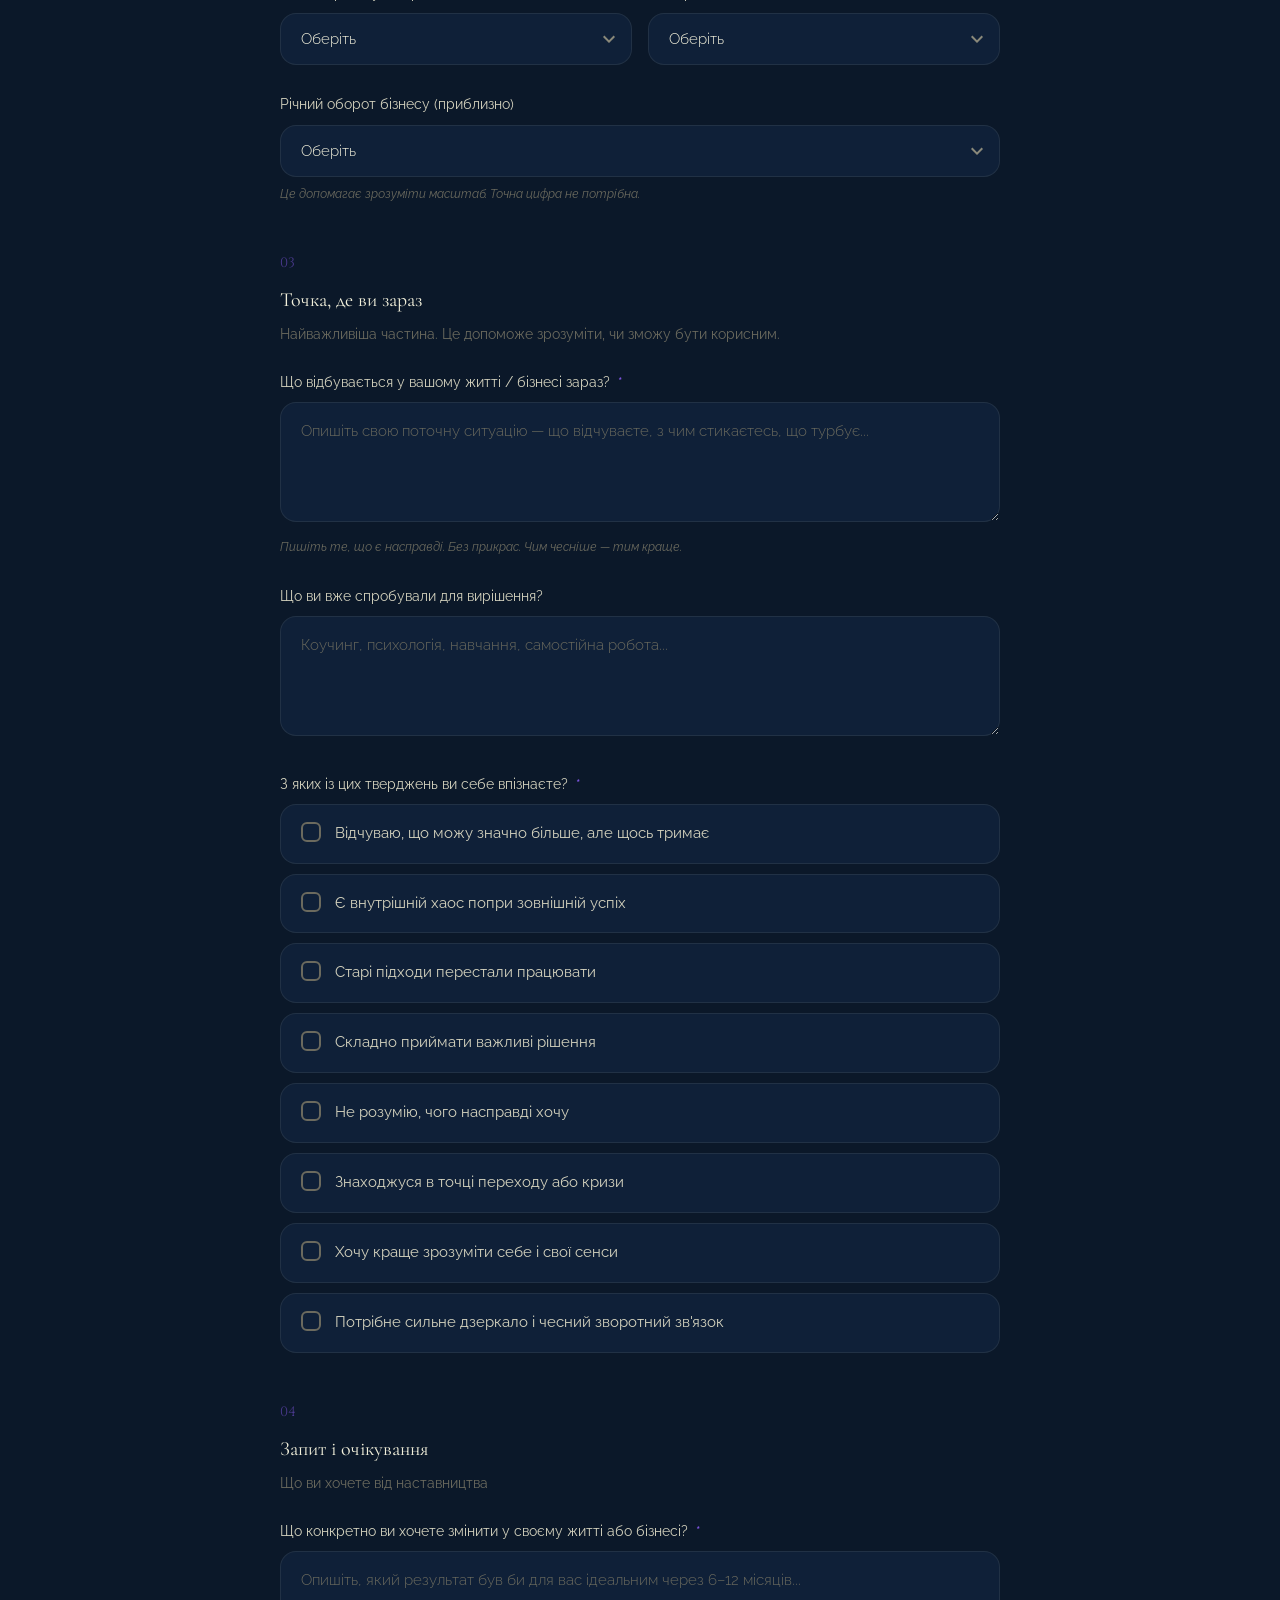
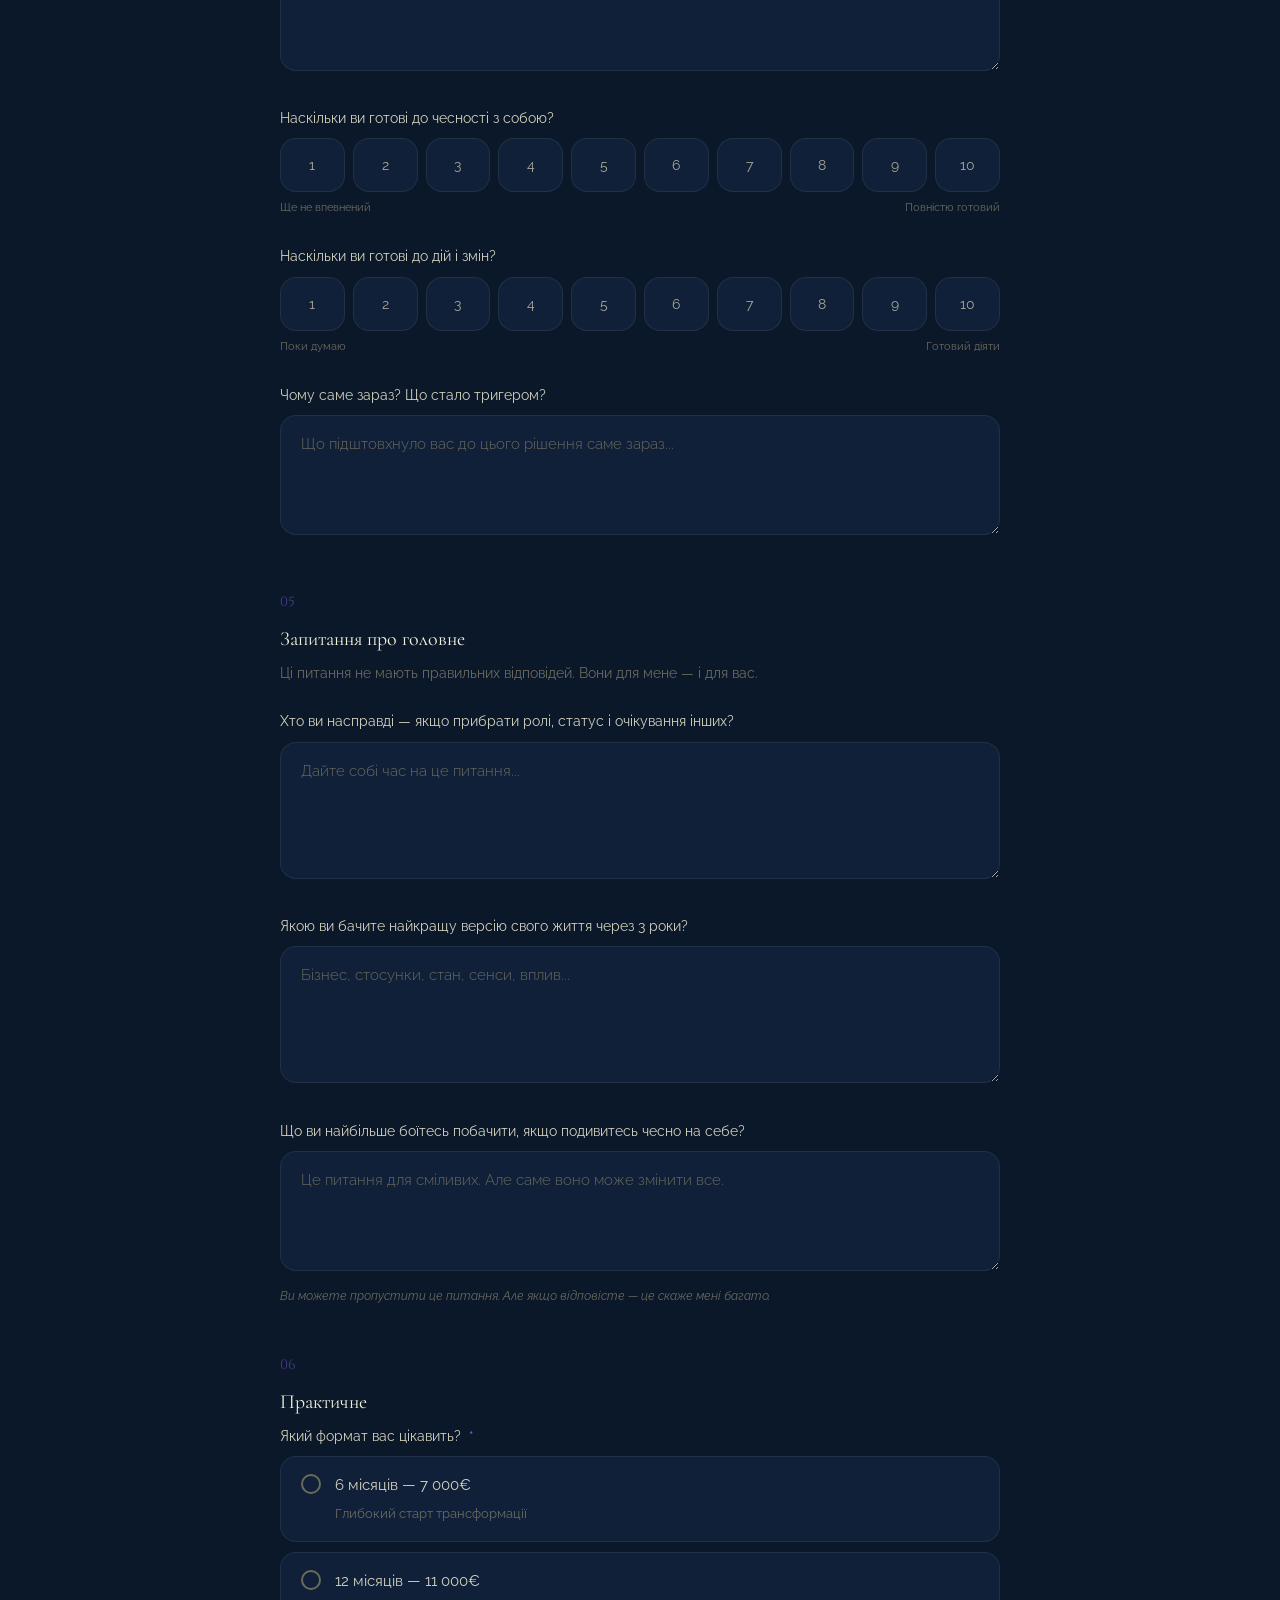
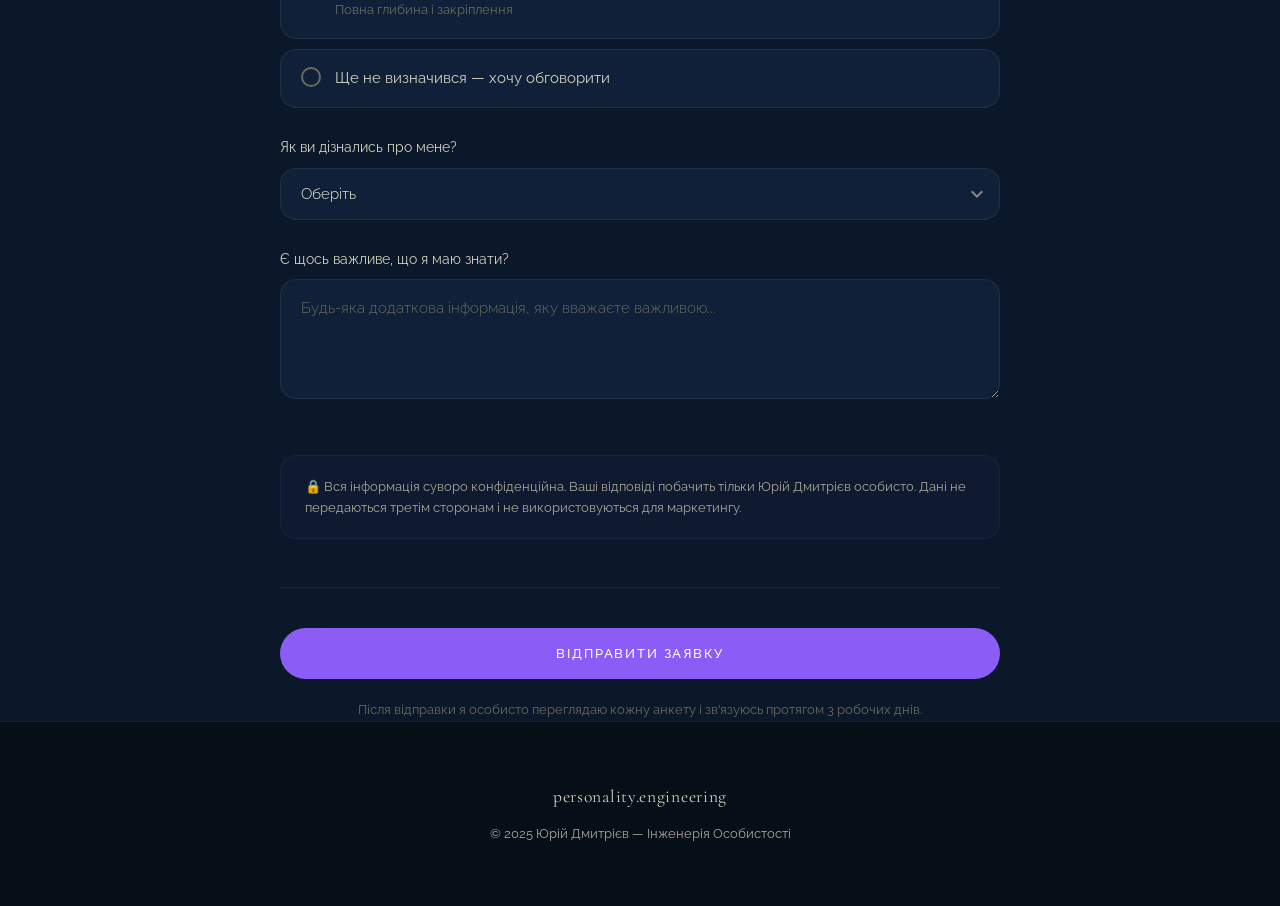
==== commit a04ff5c5: "feat: theme-aware logo (light/dark SVG variants) Replace inline SVG logo with two image variants: - " ====
--- a/ankety.html
+++ b/ankety.html
@@ -5,7 +5,7 @@
 <meta name="viewport" content="width=device-width, initial-scale=1.0">
 <title>Анкети — personality.engineering</title>
 <link href="https://fonts.googleapis.com/css2?family=Cinzel:wght@400;500;600;700&family=Cormorant+Garamond:ital,wght@0,300;0,400;0,500;0,600;0,700;1,300;1,400&family=Raleway:wght@300;400;500;600;700&family=Playfair+Display:ital,wght@0,400;0,500;0,600;0,700;1,400;1,500&display=swap" rel="stylesheet">
-<link rel="stylesheet" href="/assets/global.css?v=8">
+<link rel="stylesheet" href="/assets/global.css?v=9">
 <style>
 /* ====== ANKETY PAGE-SPECIFIC ====== */
 /* Override nav for ankety - always scrolled-style */
@@ -110,7 +110,7 @@
 <body>
 
 <nav id="mainNav">
-<a href="/" class="nav-logo" aria-label="personality.engineering"><svg xmlns="http://www.w3.org/2000/svg" viewBox="0 0 900 265" fill="none" aria-label="personality.engineering"><path d="M309.746 119.705H295.587V63.2729H309.746V119.705Z" fill="currentColor"/><path d="M394.844 119.705H381.191V97.3548H341.041V119.705H327.388V63.2729H341.041V85.4211H381.191V63.2729H394.844V119.705Z" fill="currentColor"/><path d="M458.034 119.705H444.381V101.501L440.943 98.0627L419.705 119.705H402.917L431.942 88.9607L406.76 63.2729H423.548L444.381 84.2075V63.2729H458.034V84.2075L478.867 63.2729H495.757L470.372 88.9607L499.6 119.705H482.711L461.371 98.1638L458.034 101.501V119.705Z" fill="currentColor"/><path d="M564.768 119.705H507.729V63.2729H564.768V74.0942H521.382V86.3313H556.88V96.3434H521.382V108.884H564.768V119.705Z" fill="currentColor"/><path d="M646.195 119.705H632.542V97.3548H592.392V119.705H578.739V63.2729H592.392V85.4211H632.542V63.2729H646.195V119.705Z" fill="currentColor"/><path d="M720.813 119.705H663.774V63.2729H720.813V74.0942H677.427V86.3313H712.925V96.3434H677.427V108.884H720.813V119.705Z" fill="currentColor"/><path d="M773.923 102.715H748.437V119.705H734.784V63.2729H773.923C790.913 63.2729 796.475 74.5998 796.475 82.8927C796.475 91.2868 790.913 102.715 773.923 102.715ZM770.889 75.2066H748.437V90.7811H770.889C780.395 90.7811 781.912 86.3313 781.912 82.8927C781.912 79.6565 780.395 75.2066 770.889 75.2066Z" fill="currentColor"/><path d="M823.311 119.705H809.153V63.2729H823.311V119.705Z" fill="currentColor"/><path d="M851.674 119.705H836.504L849.045 100.793C840.853 97.0514 837.819 89.2641 837.819 82.9939C837.819 74.701 843.483 63.2729 860.372 63.2729H899.409V119.705H885.756V102.917H862.799L851.674 119.705ZM885.756 75.4089H862.495C853.798 75.4089 852.382 79.7576 852.382 82.9939C852.382 86.5335 853.798 90.7811 862.495 90.7811H885.756V75.4089Z" fill="currentColor"/><path d="M352.462 180.119C352.462 193.784 339.253 202.135 322.854 202.135C306.608 202.135 293.246 193.784 293.246 180.119C293.246 166.454 306.608 158.255 322.854 158.255C339.253 158.255 352.462 166.454 352.462 180.119ZM341.454 180.119C341.454 172.148 333.71 167.365 322.854 167.365C311.998 167.365 304.254 172.148 304.254 180.119C304.254 188.09 311.998 193.101 322.854 193.101C333.71 193.101 341.454 188.09 341.454 180.119Z" fill="currentColor"/><path d="M409.777 189.457V198.567C404.159 200.997 398.161 202.135 390.721 202.135C371.59 202.135 359.975 194.24 359.975 180.119C359.975 165.998 371.59 158.255 390.721 158.255C398.086 158.255 404.159 159.469 409.777 161.975V171.616C405.905 169.491 399.452 167.289 390.873 167.289C378.195 167.289 370.983 172.072 370.983 180.119C370.983 188.166 378.043 193.177 391.177 193.177C399.3 193.177 406.285 191.279 409.777 189.457Z" fill="currentColor"/><path d="M476.274 180.119C476.274 193.784 463.064 202.135 446.666 202.135C430.42 202.135 417.058 193.784 417.058 180.119C417.058 166.454 430.42 158.255 446.666 158.255C463.064 158.255 476.274 166.454 476.274 180.119ZM465.266 180.119C465.266 172.148 457.522 167.365 446.666 167.365C435.81 167.365 428.066 172.148 428.066 180.119C428.066 188.09 435.81 193.101 446.666 193.101C457.522 193.101 465.266 188.09 465.266 180.119Z" fill="currentColor"/><path d="M517.115 183.459H496.844V193.177H517.115C521.138 193.177 524.023 192.114 524.023 188.318C524.023 184.522 521.138 183.459 517.115 183.459ZM531.159 158.938V167.061H496.844V175.944H517.266C524.555 175.944 535.031 177.993 535.031 188.318C535.031 199.099 525.238 201.3 517.266 201.3H486.595V158.938H531.159Z" fill="currentColor"/><path d="M583.439 176.855L544.72 202.135V158.938H554.969V183.459L593.688 158.255V201.3H583.439V176.855Z" fill="currentColor"/><path d="M653.916 189.457V198.567C648.298 200.997 642.301 202.135 634.861 202.135C615.729 202.135 604.114 194.24 604.114 180.119C604.114 165.998 615.729 158.255 634.861 158.255C642.225 158.255 648.298 159.469 653.916 161.975V171.616C650.044 169.491 643.591 167.289 635.013 167.289C622.334 167.289 615.122 172.072 615.122 180.119C615.122 188.166 622.182 193.177 635.316 193.177C643.44 193.177 650.424 191.279 653.916 189.457Z" fill="currentColor"/><path d="M688.669 201.3H678.42V167.82H659.668V158.938H707.345V167.82H688.669V201.3Z" fill="currentColor"/><path d="M769.864 180.119C769.864 193.784 756.654 202.135 740.256 202.135C724.009 202.135 710.648 193.784 710.648 180.119C710.648 166.454 724.009 158.255 740.256 158.255C756.654 158.255 769.864 166.454 769.864 180.119ZM758.856 180.119C758.856 172.148 751.112 167.365 740.256 167.365C729.4 167.365 721.656 172.148 721.656 180.119C721.656 188.09 729.4 193.101 740.256 193.101C751.112 193.101 758.856 188.09 758.856 180.119Z" fill="currentColor"/><path d="M827.179 189.457V198.567C821.561 200.997 815.563 202.135 808.123 202.135C788.992 202.135 777.376 194.24 777.376 180.119C777.376 165.998 788.992 158.255 808.123 158.255C815.487 158.255 821.561 159.469 827.179 161.975V171.616C823.307 169.491 816.854 167.289 808.275 167.289C795.597 167.289 788.384 172.072 788.384 180.119C788.384 188.166 795.445 193.177 808.579 193.177C816.702 193.177 823.686 191.279 827.179 189.457Z" fill="currentColor"/><path d="M861.931 201.3H851.682V167.82H832.931V158.938H880.607V167.82H861.931V201.3Z" fill="currentColor"/><path d="M899.501 201.3H888.873V158.938H899.501V201.3Z" fill="currentColor"/><path d="M129.069 242.578C134.944 236.659 134.944 227.063 129.069 221.145C123.194 215.227 113.669 215.227 107.794 221.145C101.919 227.063 101.919 236.659 107.794 242.578C113.669 248.496 123.194 248.496 129.069 242.578Z" fill="#EB2020"/><path d="M122.276 148.657C131.284 146.516 136.862 137.424 134.736 128.35C132.61 119.276 123.585 113.656 114.578 115.797C105.57 117.939 99.9919 127.031 102.118 136.105C104.244 145.179 113.269 150.799 122.276 148.657Z" fill="#00A652"/><path d="M129.069 43.447C134.944 37.5286 134.944 27.9329 129.069 22.0144C123.194 16.096 113.669 16.096 107.794 22.0144C101.919 27.9329 101.919 37.5286 107.794 43.447C113.669 49.3654 123.194 49.3654 129.069 43.447Z" fill="#A4108C"/><path d="M172.426 26.4961C168.648 24.5236 164.75 22.7499 160.75 21.1911C161.736 24.8704 162.263 28.7377 162.263 32.7313C162.263 33.0402 162.26 33.349 162.254 33.6561C162.192 36.7394 161.815 39.745 161.155 42.6405C160.508 45.4853 159.588 48.2254 158.424 50.8301C157.282 53.3895 155.904 55.819 154.319 58.0894C152.619 60.5279 150.679 62.7839 148.536 64.825C144.932 68.2569 140.753 71.0783 136.156 73.1266L124.148 64.9532C128.406 64.191 132.38 62.5943 135.892 60.3346C138.737 58.5049 141.282 56.2416 143.432 53.6352C145.242 51.4406 146.774 49.0021 147.971 46.3758C149.144 43.8073 149.994 41.0582 150.473 38.1826C150.767 36.4071 150.921 34.5863 150.921 32.7277C150.921 31.5374 150.858 30.3597 150.734 29.2019C150.257 24.7115 148.879 20.4939 146.784 16.7332C141.219 6.75001 130.606 0 118.43 0C106.254 0 95.7615 6.67234 90.1727 16.5652C88.0552 20.3132 86.6513 24.5254 86.1475 29.0104C86.0094 30.2314 85.9395 31.4741 85.9395 32.7313C85.9395 34.5231 86.0829 36.2788 86.3573 37.993C86.8181 40.8703 87.6536 43.6231 88.8101 46.1988C89.9898 48.8323 91.5085 51.2798 93.3069 53.4871C95.4423 56.1062 97.9722 58.3857 100.805 60.2317L101.669 60.7772L119.294 72.7726L124.684 76.4411L136.398 84.4139L144.47 89.9068C145.302 90.436 146.101 90.9815 146.883 91.5505C159.33 100.571 167.425 115.279 167.425 131.892C167.425 152.806 154.591 170.699 136.425 178.018L126.04 171.165C144.154 167.594 157.82 151.515 157.82 132.22C157.82 117.974 150.37 105.484 139.18 98.4829L122.05 87.3581L114.374 82.3747C114.374 82.3747 92.6309 68.9848 88.1287 64.6444C85.9987 62.5925 84.073 60.3238 82.3858 57.8763C80.8134 55.595 79.4525 53.1583 78.3247 50.5916C77.1754 47.978 76.2717 45.2343 75.6406 42.384C74.9987 39.4849 74.6401 36.4775 74.5953 33.3942C74.5917 33.1756 74.5899 32.9535 74.5899 32.7331C74.5899 28.6473 75.1404 24.6916 76.1713 20.9364C72.1604 22.4717 68.2535 24.222 64.4649 26.1728C26.2027 45.8628 0 85.9583 0 132.22C0 178.482 26.2188 218.605 64.508 238.29C68.1961 240.186 71.9955 241.893 75.8934 243.396C74.8571 239.632 74.303 235.665 74.303 231.568C74.303 231.35 74.303 231.133 74.3084 230.916C74.3532 227.829 74.71 224.818 75.3537 221.918C75.9831 219.067 76.8885 216.32 78.0378 213.706C79.0562 211.389 80.2683 209.174 81.6525 207.088L91.1338 213.569C90.1835 215.03 89.3462 216.571 88.6343 218.182C87.494 220.765 86.6746 223.523 86.23 226.406C85.9736 228.059 85.8409 229.751 85.8409 231.476C85.8409 232.808 85.9198 234.119 86.074 235.409C86.6083 239.913 88.0516 244.136 90.214 247.888C95.8386 257.645 106.324 264.208 118.332 264.208C130.339 264.208 140.905 257.595 146.512 247.776C148.66 244.017 150.087 239.787 150.603 235.278C150.749 234.03 150.82 232.762 150.82 231.476C150.82 229.706 150.681 227.97 150.413 226.276C149.958 223.395 149.126 220.639 147.975 218.061C146.801 215.431 145.291 212.986 143.503 210.78C141.635 208.477 139.462 206.434 137.045 204.718L136.066 204.048C135.429 203.631 134.788 203.239 134.131 202.872L117.32 191.238L112.296 187.804L100.495 179.738L93.0989 174.682C91.3184 173.625 89.6115 172.455 87.9835 171.185C76.3345 162.101 68.8398 147.881 68.8398 131.897C68.8398 111.024 81.622 93.1581 99.7329 85.812L110.993 93.2448C92.7923 96.7471 79.0347 112.868 79.0347 132.224C79.0347 145.971 85.9736 158.086 96.5145 165.21L97.5957 165.916L114.342 176.839L121.408 181.448C121.408 181.448 142.817 194.594 147.234 198.55C149.843 200.885 152.174 203.53 154.17 206.427C155.742 208.707 157.103 211.145 158.233 213.71C159.382 216.324 160.286 219.071 160.917 221.921C161.56 224.822 161.919 227.833 161.962 230.92L161.967 231.572C161.967 235.67 161.413 239.635 160.377 243.399C164.497 241.81 168.506 239.995 172.392 237.966C210.338 218.168 236.27 178.248 236.27 132.224C236.27 86.2003 210.356 46.3054 172.428 26.4997L172.426 26.4961ZM118.47 56.1477C112.904 56.1477 107.794 54.1771 103.794 50.8897C101.363 48.8938 99.3403 46.4138 97.8718 43.5924C96.5665 41.0889 95.7005 38.3199 95.3724 35.3865C95.2738 34.5159 95.2254 33.629 95.2254 32.7313C95.2254 30.5421 95.5248 28.4234 96.0824 26.4112C97.4756 21.3844 100.493 17.0421 104.527 13.9913C108.411 11.0525 113.238 9.31129 118.471 9.31129C123.705 9.31129 128.636 11.0905 132.541 14.0871C136.552 17.1649 139.539 21.5271 140.9 26.5629C141.432 28.5281 141.716 30.5945 141.716 32.7295C141.716 33.6814 141.66 34.6189 141.549 35.5419C141.201 38.4716 140.315 41.237 138.994 43.7315C137.507 46.542 135.469 49.0094 133.025 50.989C129.041 54.215 123.981 56.1477 118.471 56.1477H118.47ZM90.5349 132.22C90.5349 116.699 103.025 104.117 118.432 104.117C133.839 104.117 146.327 116.699 146.327 132.22C146.327 147.742 133.837 160.322 118.432 160.322C103.027 160.322 90.5349 147.74 90.5349 132.22Z" fill="currentColor"/></svg></a>
+<a href="/" class="nav-logo" aria-label="personality.engineering"><img src="/assets/img/logo-light.svg" alt="personality.engineering" class="logo-img logo-on-dark"><img src="/assets/img/logo-dark.svg" alt="personality.engineering" class="logo-img logo-on-light"></a>
 <div class="nav-links" id="navLinks"><canvas id="menuParticles" style="position:absolute;inset:0;z-index:0;pointer-events:none"></canvas>
 <a href="/nastavnytstvo.html">Наставництво</a>
 <a href="/konsultatsii.html">Консультації</a>
@@ -629,56 +629,61 @@
   };
 
   let userEmail = '';
-
-  // Iterate sections for context
-  panel.querySelectorAll('.form-section').forEach(section => {
-    const sectionTitle = section.querySelector('.form-section-title')?.textContent.trim() || '';
-
-    section.querySelectorAll('.field').forEach(field => {
-      const labelEl = field.querySelector('.field-label');
-      if (!labelEl) return;
-      const label = labelEl.textContent.replace('*', '').trim();
-      const key = sectionTitle ? sectionTitle + ' / ' + label : label;
-
-      // Text/email/tel/number/url inputs and selects
-      const input = field.querySelector('input[type="text"], input[type="email"], input[type="tel"], input[type="number"], input[type="url"], select');
-      if (input && input.value.trim()) {
-        data[key] = input.value.trim();
-        if (input.type === 'email') userEmail = input.value.trim();
-        return;
+  let userName = '';
+
+  // Iterate ALL .field within the panel (some are outside form-sections)
+  panel.querySelectorAll('.field').forEach(field => {
+    const labelEl = field.querySelector('.field-label');
+    if (!labelEl) return;
+    const label = labelEl.textContent.replace('*', '').trim();
+
+    // Find section context (if any)
+    const section = field.closest('.form-section');
+    const sectionTitle = section?.querySelector('.form-section-title')?.textContent.trim() || '';
+    const key = sectionTitle ? sectionTitle + ' / ' + label : label;
+
+    // Text/email/tel/number/url inputs and selects
+    const input = field.querySelector('input[type="text"], input[type="email"], input[type="tel"], input[type="number"], input[type="url"], select');
+    if (input && input.value.trim()) {
+      data[key] = input.value.trim();
+      const lowerLabel = label.toLowerCase();
+      if (input.type === 'email') userEmail = input.value.trim();
+      if (lowerLabel.indexOf("ім'я") !== -1 || lowerLabel.indexOf('имя') !== -1 || lowerLabel.indexOf('name') !== -1) userName = input.value.trim();
+      return;
+    }
+
+    // Textareas
+    const textarea = field.querySelector('textarea');
+    if (textarea && textarea.value.trim()) {
+      data[key] = textarea.value.trim();
+      return;
+    }
+
+    // Radio / Checkbox group (single or multi)
+    const radioGroup = field.querySelector('.option-group');
+    if (radioGroup) {
+      const isCheckbox = !!radioGroup.querySelector('input[type="checkbox"]');
+      const selected = Array.from(radioGroup.querySelectorAll('.option-item.selected'))
+        .map(el => el.querySelector('.option-text')?.textContent.trim())
+        .filter(Boolean);
+      if (selected.length) {
+        data[key] = isCheckbox ? selected.join(', ') : selected[0];
       }
-
-      // Textareas
-      const textarea = field.querySelector('textarea');
-      if (textarea && textarea.value.trim()) {
-        data[key] = textarea.value.trim();
-        return;
-      }
-
-      // Radio (single selected option-item)
-      const radioGroup = field.querySelector('.option-group');
-      if (radioGroup) {
-        const isCheckbox = radioGroup.querySelector('input[type="checkbox"]');
-        const selected = Array.from(radioGroup.querySelectorAll('.option-item.selected'))
-          .map(el => el.querySelector('.option-text')?.textContent.trim())
-          .filter(Boolean);
-        if (selected.length) {
-          data[key] = isCheckbox ? selected.join(', ') : selected[0];
-        }
-        return;
-      }
-
-      // Scale (1-5 / 1-10)
-      const scale = field.querySelector('.scale-row, .scale-buttons');
-      if (scale) {
-        const sel = scale.querySelector('.scale-btn.selected');
-        if (sel) data[key] = sel.textContent.trim();
-        return;
-      }
-    });
+      return;
+    }
+
+    // Scale (1-5 / 1-10)
+    const scale = field.querySelector('.scale-row, .scale-buttons');
+    if (scale) {
+      const sel = scale.querySelector('.scale-btn.selected');
+      if (sel) data[key] = sel.textContent.trim();
+      return;
+    }
   });
 
   if (userEmail) data._replyto = userEmail;
+  data.__hasName = !!userName;
+  data.__hasEmail = !!userEmail;
 
   return data;
 }
@@ -694,10 +699,16 @@
   }
 
   // Basic validation: email + name required
-  const hasName = Object.entries(data).some(([k, v]) => k.toLowerCase().includes("ім'я") && v);
-  const hasEmail = !!data._replyto;
-  if (!hasName || !hasEmail) {
-    alert("Будь ласка, заповніть ім'я та email — вони обов'язкові.");
+  const hasName = data.__hasName;
+  const hasEmail = data.__hasEmail;
+  delete data.__hasName;
+  delete data.__hasEmail;
+  if (!hasName) {
+    alert("Будь ласка, заповніть поле «Ім'я».");
+    return;
+  }
+  if (!hasEmail) {
+    alert("Будь ласка, заповніть поле «Email».");
     return;
   }
 
--- a/assets/global.css
+++ b/assets/global.css
@@ -55,9 +55,12 @@
 /* ====== NAV ====== */
 nav{position:fixed;top:0;left:0;right:0;z-index:1000;padding:24px 60px;display:flex;justify-content:space-between;align-items:center;transition:all .6s cubic-bezier(.22,1,.36,1)}
 nav.scrolled{background:rgba(11,24,41,.92);backdrop-filter:blur(24px);-webkit-backdrop-filter:blur(24px);padding:16px 60px;border-bottom:1px solid var(--border);border-radius:0 0 var(--radius-lg) var(--radius-lg)}
-.nav-logo{display:inline-flex;align-items:center;color:var(--light);text-decoration:none;height:36px;transition:opacity .3s}
+.nav-logo{display:inline-flex;align-items:center;text-decoration:none;height:36px;transition:opacity .3s}
 .nav-logo:hover{opacity:.8}
-.nav-logo svg{height:100%;width:auto;display:block}
+.nav-logo .logo-img{height:100%;width:auto;display:block}
+.nav-logo .logo-on-light{display:none}
+[data-theme="light"] .nav-logo .logo-on-dark{display:none}
+[data-theme="light"] .nav-logo .logo-on-light{display:block}
 nav.scrolled .nav-logo{height:32px}
 .nav-links{display:flex;gap:32px;align-items:center}
 .nav-links a{color:var(--light-dim);text-decoration:none;font-size:.84rem;font-weight:400;letter-spacing:.1em;text-transform:uppercase;transition:color .3s;position:relative}
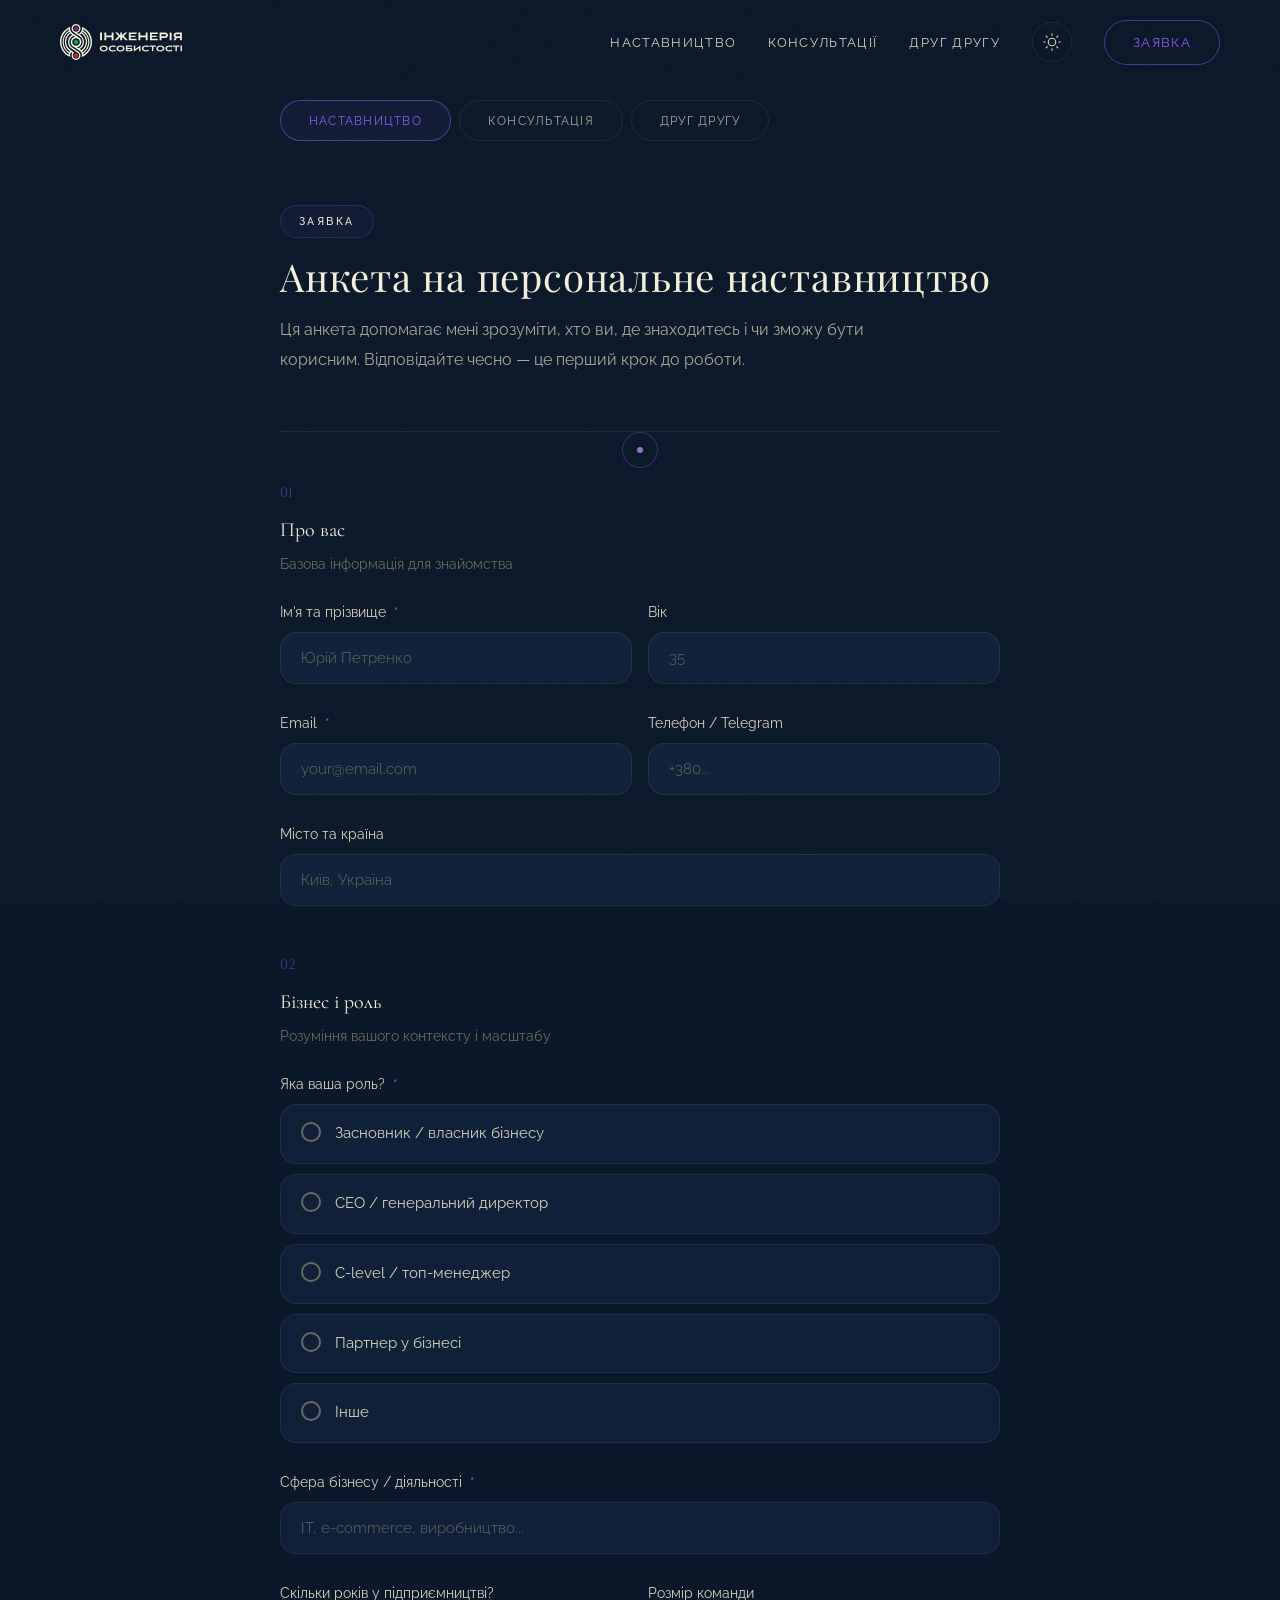
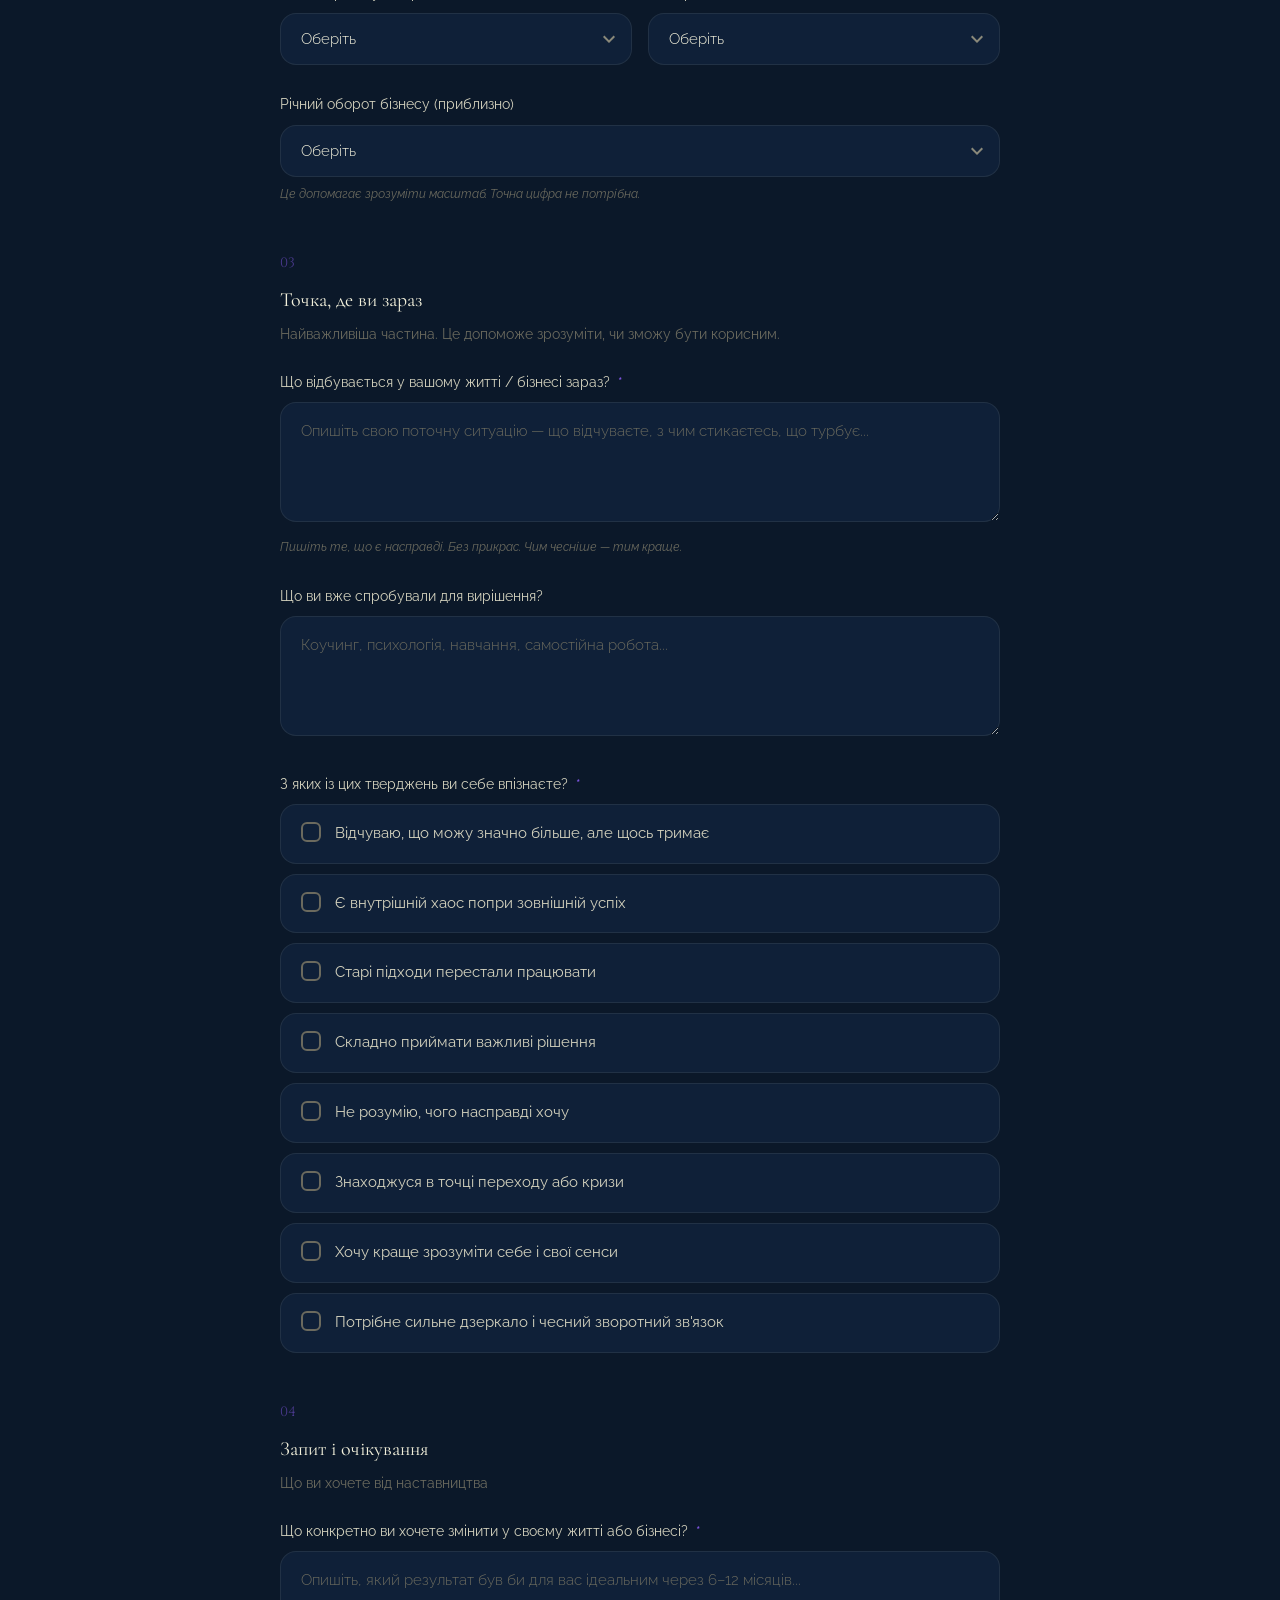
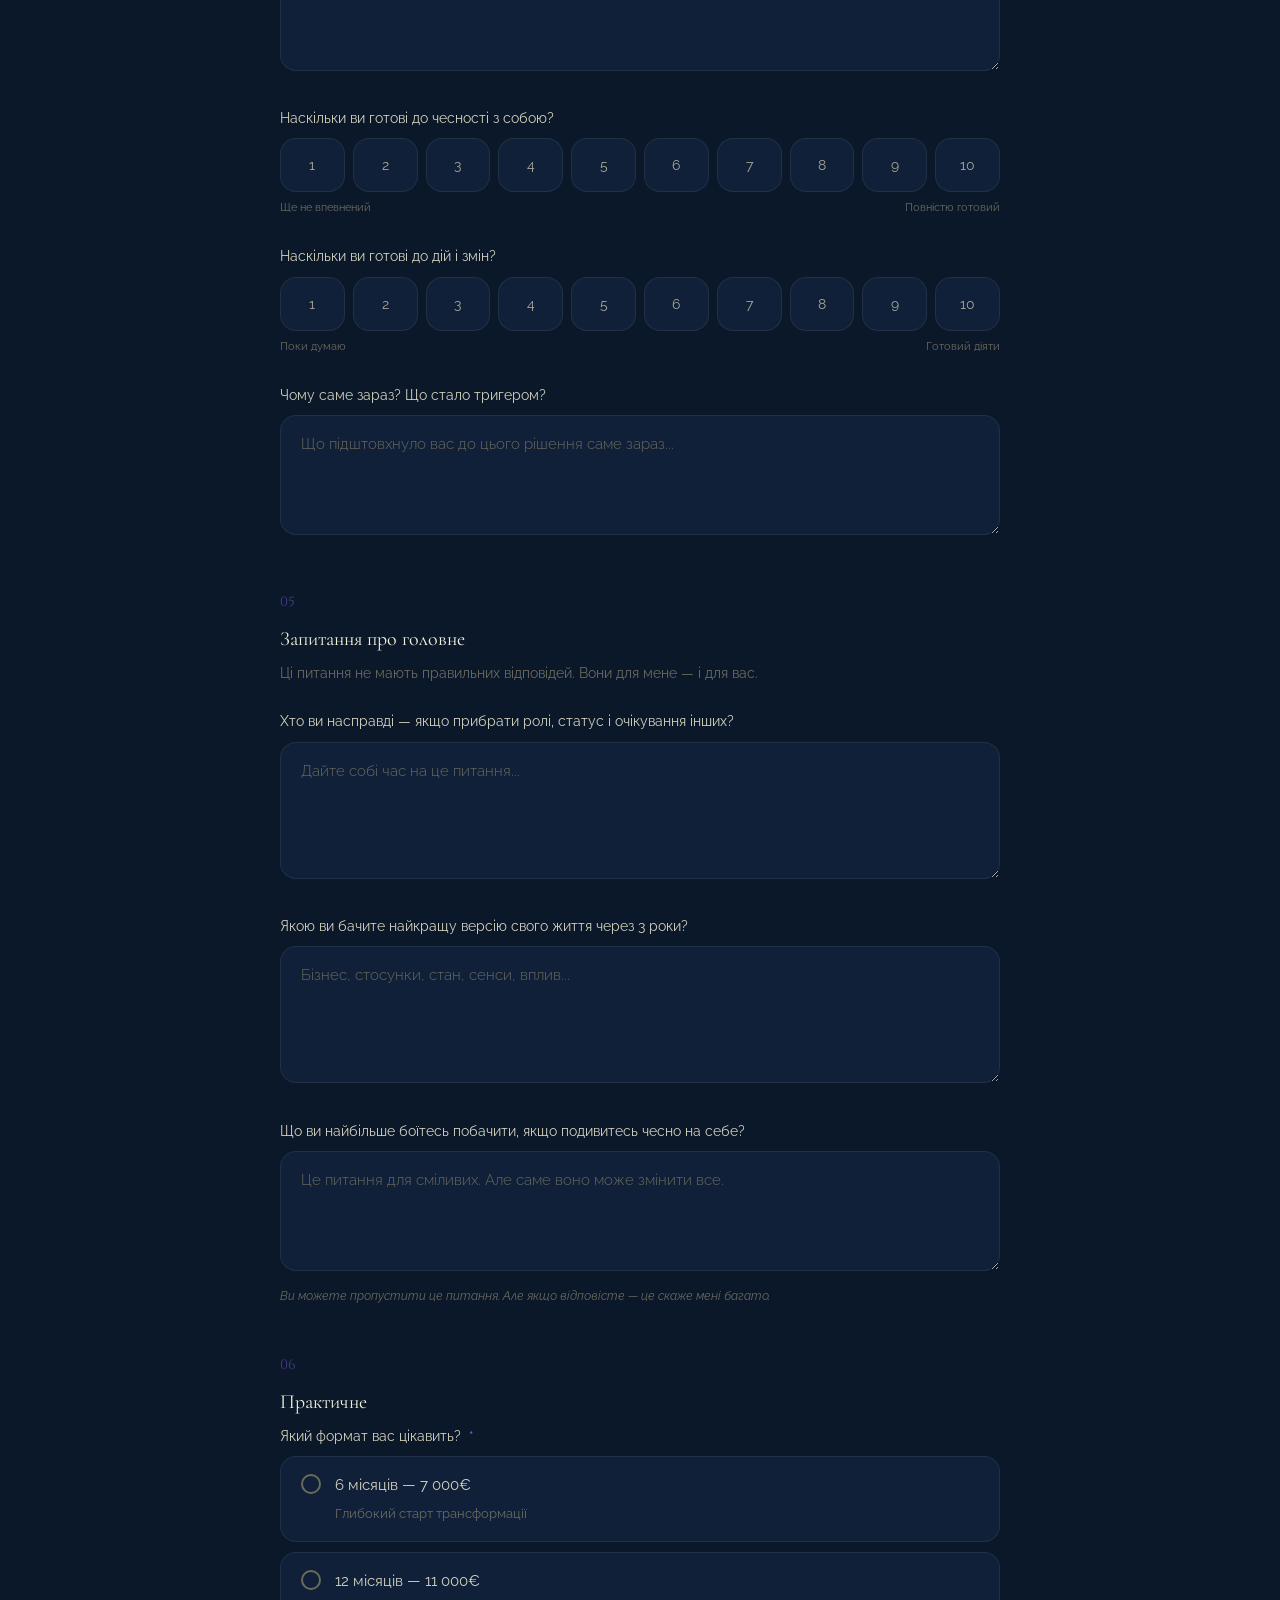
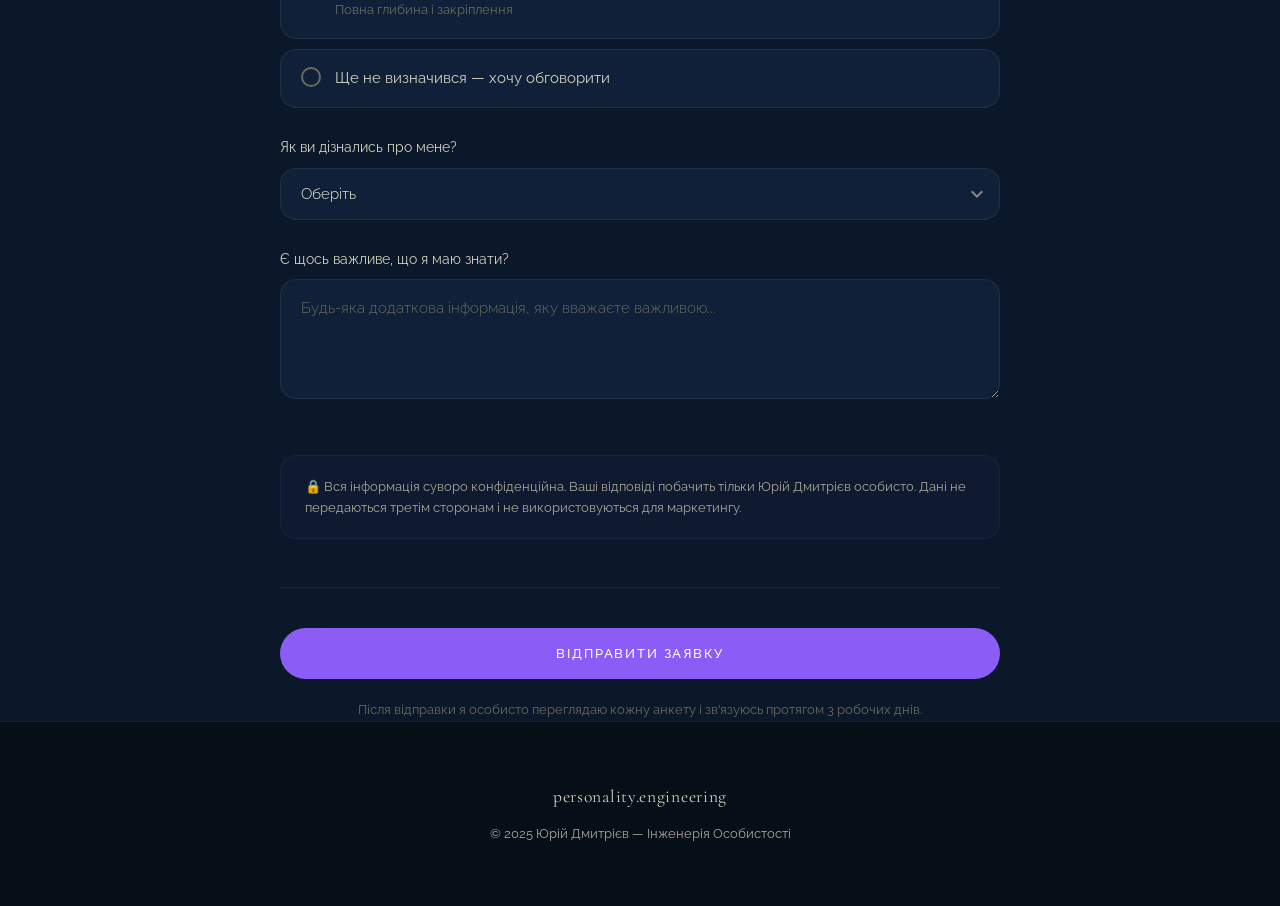
==== commit 9cd80dc3: "feat: custom cursor (awwwards-style) + particle mouse repulsion Custom cursor (assets/cursor.js): - " ====
--- a/ankety.html
+++ b/ankety.html
@@ -5,7 +5,7 @@
 <meta name="viewport" content="width=device-width, initial-scale=1.0">
 <title>Анкети — personality.engineering</title>
 <link href="https://fonts.googleapis.com/css2?family=Cinzel:wght@400;500;600;700&family=Cormorant+Garamond:ital,wght@0,300;0,400;0,500;0,600;0,700;1,300;1,400&family=Raleway:wght@300;400;500;600;700&family=Playfair+Display:ital,wght@0,400;0,500;0,600;0,700;1,400;1,500&display=swap" rel="stylesheet">
-<link rel="stylesheet" href="/assets/global.css?v=9">
+<link rel="stylesheet" href="/assets/global.css?v=10">
 <style>
 /* ====== ANKETY PAGE-SPECIFIC ====== */
 /* Override nav for ankety - always scrolled-style */
@@ -590,10 +590,28 @@
   document.querySelectorAll('.tab').forEach(t => t.classList.remove('active'));
   const panel = document.getElementById('panel-' + id);
   if (panel) panel.classList.add('active');
-  event.target.classList.add('active');
-  document.getElementById('confirmation').style.display = 'none';
+  const ev = (typeof event !== 'undefined') ? event : null;
+  if (ev && ev.target && ev.target.classList && ev.target.classList.contains('tab')) {
+    ev.target.classList.add('active');
+  } else {
+    const tab = Array.from(document.querySelectorAll('.tab')).find(t =>
+      (t.getAttribute('onclick') || '').indexOf("'" + id + "'") !== -1
+    );
+    if (tab) tab.classList.add('active');
+  }
+  const conf = document.getElementById('confirmation');
+  if (conf) conf.style.display = 'none';
   window.scrollTo({ top: 0, behavior: 'smooth' });
+  if (history.replaceState) history.replaceState(null, '', '#' + id);
 }
+
+// Open form from URL hash on load
+window.addEventListener('DOMContentLoaded', function() {
+  const hash = (location.hash || '').replace('#', '');
+  if (['mentorship','consultation','druh','course'].indexOf(hash) !== -1) {
+    showPanel(hash);
+  }
+});
 
 function selectRadio(el) {
   const group = el.closest('.option-group');
@@ -763,5 +781,6 @@
 navLinks.querySelectorAll('a').forEach(a => a.addEventListener('click', closeNav));
 </script>
 <script src="/assets/menu-particles.js"></script>
+<script src="/assets/cursor.js"></script>
 </body>
 </html>
--- a/assets/global.css
+++ b/assets/global.css
@@ -244,6 +244,21 @@
 .text-shimmer{background:linear-gradient(120deg,var(--accent-dim),var(--accent-bright),var(--accent-dim));background-size:200% auto;-webkit-background-clip:text;-webkit-text-fill-color:transparent;background-clip:text;animation:shimmer 3s linear forwards}
 .text-accent{color:var(--accent-bright)}
 .highlight-text{font-family:var(--display);font-size:1.5rem;font-style:italic;color:var(--accent-bright);margin:30px 0;line-height:1.5}
+
+/* ====== CUSTOM CURSOR ====== */
+@media (hover: hover) and (pointer: fine) {
+  body, a, button, .btn, input, textarea, select, .option-item, .tab, .scale-btn, .menu-toggle, .theme-toggle, .faq-question { cursor: none }
+  .cursor-dot, .cursor-ring { position:fixed; top:0; left:0; pointer-events:none; z-index:99998; will-change:transform; mix-blend-mode:difference }
+  .cursor-dot { width:6px; height:6px; background:var(--accent-bright); border-radius:50%; transition:width .25s cubic-bezier(.22,1,.36,1), height .25s cubic-bezier(.22,1,.36,1), opacity .25s, background .3s }
+  .cursor-ring { width:36px; height:36px; border:1.5px solid var(--accent-dim); border-radius:50%; transition:width .35s cubic-bezier(.22,1,.36,1), height .35s cubic-bezier(.22,1,.36,1), border-color .3s, background .3s, opacity .25s }
+  .cursor-dot.hover { width:0; height:0; opacity:0 }
+  .cursor-ring.hover { width:64px; height:64px; border-color:var(--accent); background:rgba(139,92,246,.06); border-width:1px }
+  .cursor-ring.click { width:24px; height:24px; border-color:var(--accent-bright) }
+  .cursor-dot.hidden, .cursor-ring.hidden { opacity:0 }
+  [data-theme="light"] .cursor-dot { background:var(--accent) }
+  [data-theme="light"] .cursor-ring { border-color:rgba(124,58,237,.4) }
+  [data-theme="light"] .cursor-ring.hover { background:rgba(124,58,237,.06); border-color:var(--accent) }
+}
 
 /* ====== FOCUS STATES ====== */
 *:focus-visible{outline:2px solid var(--accent);outline-offset:3px;border-radius:4px}
